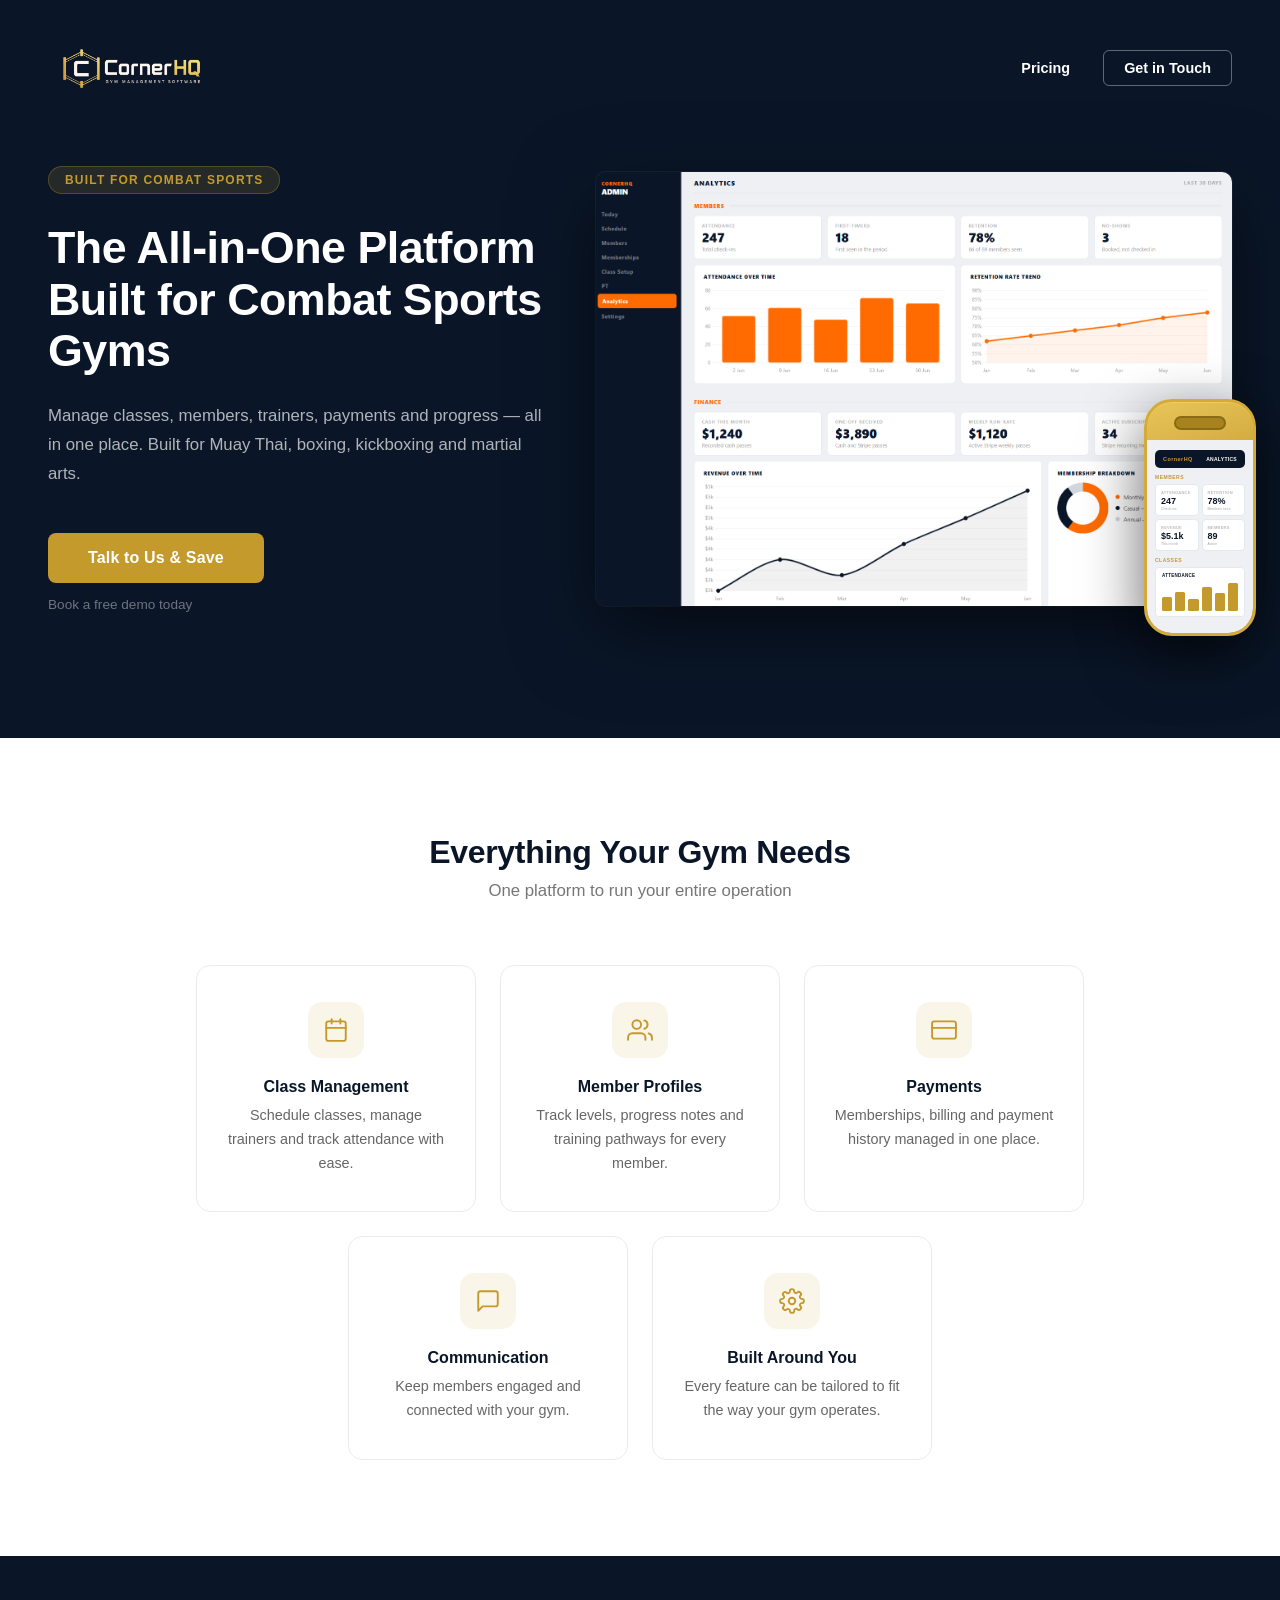
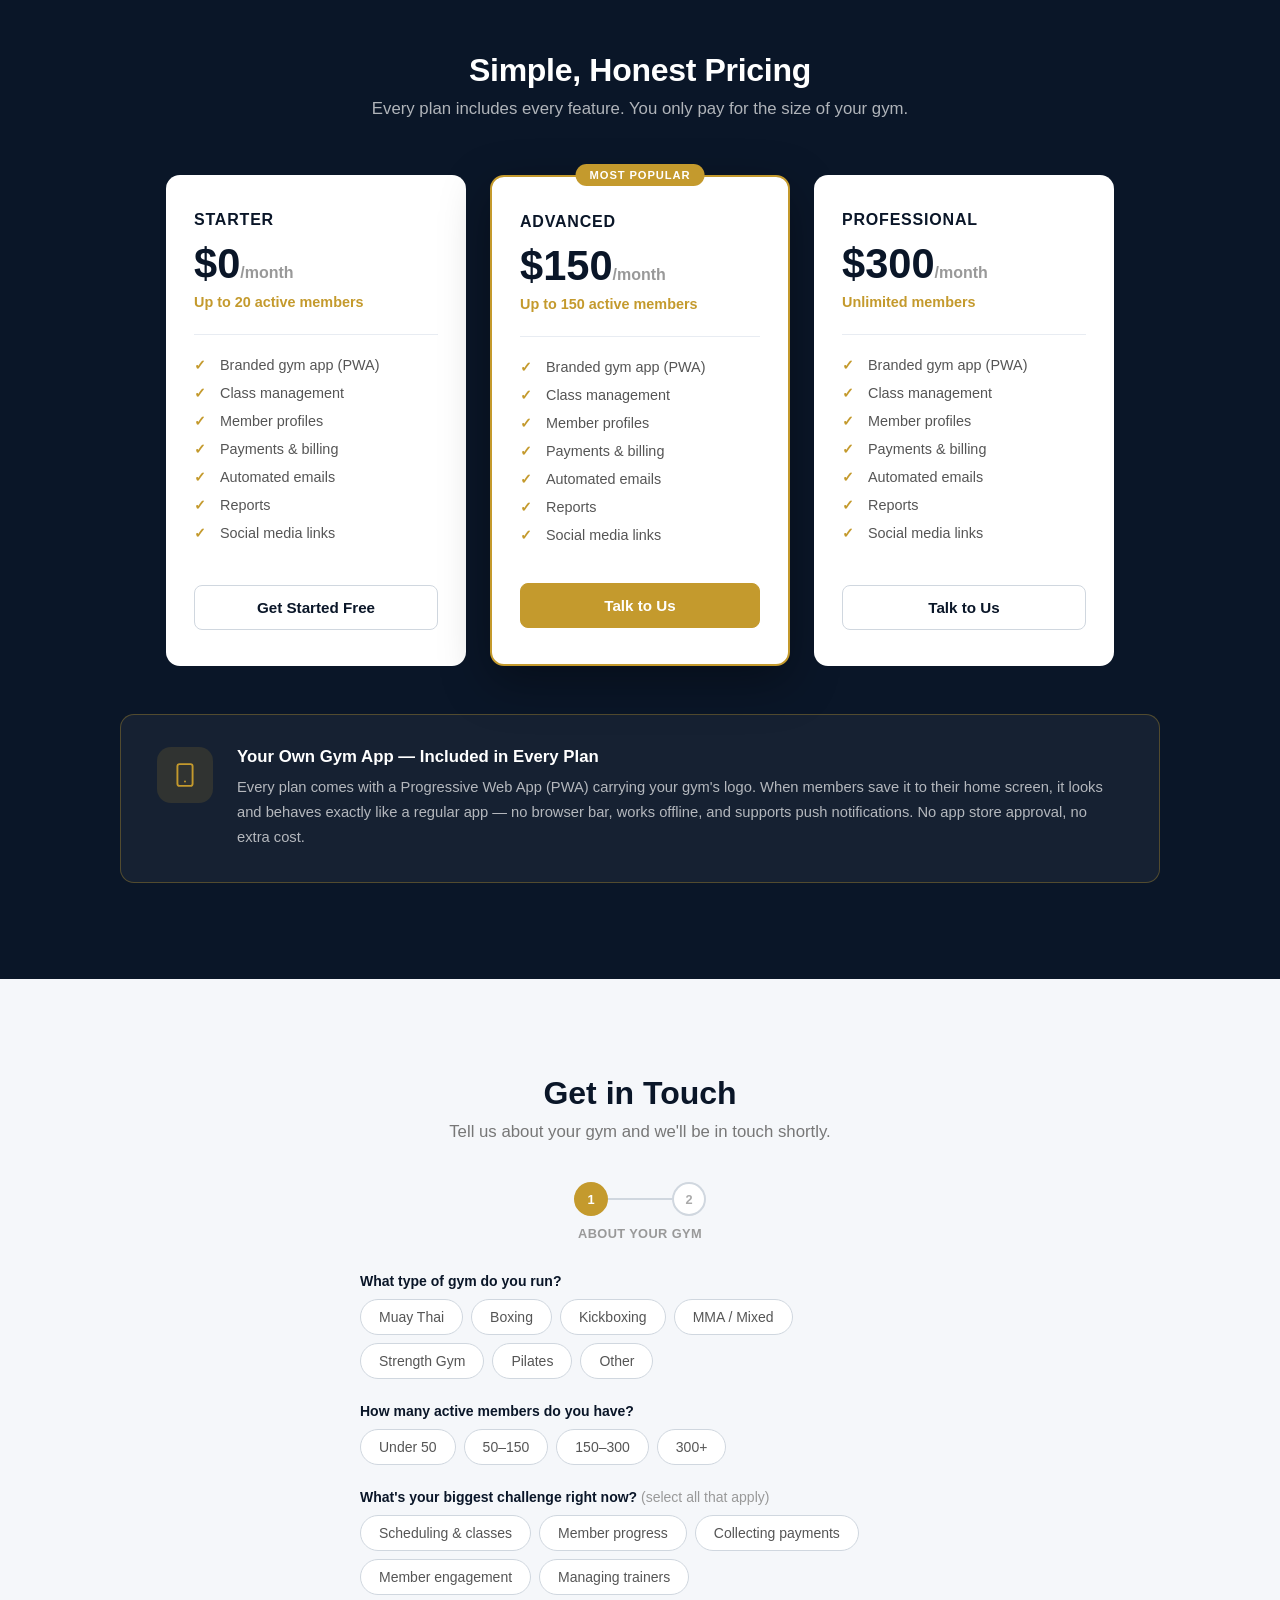
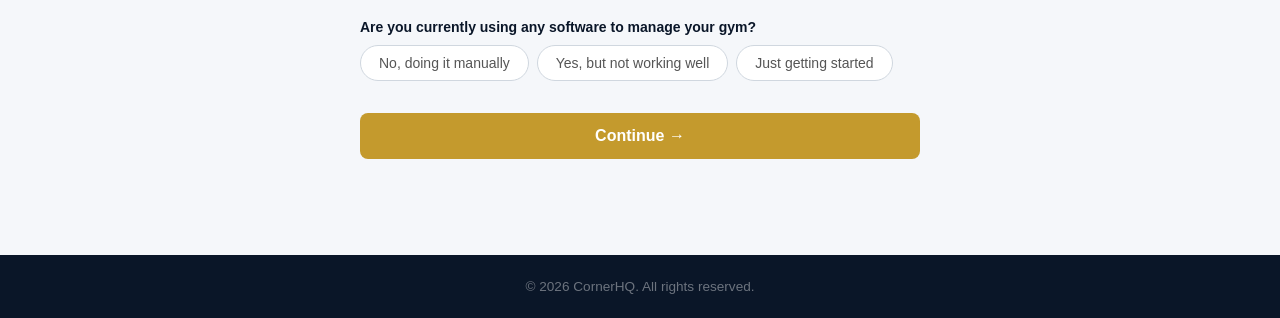
==== index.html @ 1eddb608 "Add pricing section with three tiers and PWA callout Co-Authored-By: Claude Fable 5 <noreply@anthrop" ====
<!DOCTYPE html>
<html lang="en">
<head>
  <meta charset="UTF-8">
  <meta name="viewport" content="width=device-width, initial-scale=1.0">
  <title>CornerHQ — Built for Combat Sports Gyms</title>
  <style>
    *, *::before, *::after { box-sizing: border-box; margin: 0; padding: 0; }

    body {
      font-family: -apple-system, BlinkMacSystemFont, 'Segoe UI', Roboto, sans-serif;
      color: #333333;
    }

    /* ── Nav ── */
    nav {
      position: absolute;
      top: 0; left: 0; right: 0;
      display: flex;
      justify-content: space-between;
      align-items: center;
      padding: 24px 48px;
      z-index: 10;
    }

    .nav-logo {
      display: block;
      height: 88px;
      width: auto;
    }

    .nav-link {
      color: #ffffff;
      text-decoration: none;
      font-size: 0.9rem;
      font-weight: 600;
      border: 1px solid rgba(255,255,255,0.35);
      padding: 9px 20px;
      border-radius: 6px;
      transition: background 0.2s, border-color 0.2s;
    }

    .nav-link:hover {
      background: rgba(255,255,255,0.1);
      border-color: rgba(255,255,255,0.7);
    }

    .nav-links {
      display: flex;
      align-items: center;
      gap: 12px;
    }

    .nav-link.nav-plain { border-color: transparent; }

    /* ── Hero ── */
    .hero {
      background: #0A1628;
      min-height: 82vh;
      display: flex;
      align-items: center;
      padding: 100px 48px 60px;
      gap: 48px;
      overflow: hidden;
    }

    .hero-inner {
      flex: 0 0 auto;
      max-width: 500px;
    }

    .hero-tag {
      display: inline-block;
      background: rgba(196,154,45,0.15);
      color: #C49A2D;
      font-size: 0.75rem;
      font-weight: 700;
      letter-spacing: 0.1em;
      text-transform: uppercase;
      padding: 6px 16px;
      border-radius: 20px;
      margin-bottom: 28px;
      border: 1px solid rgba(196,154,45,0.3);
    }

    .hero h1 {
      font-size: clamp(2rem, 3.5vw, 3rem);
      font-weight: 800;
      color: #ffffff;
      line-height: 1.15;
      letter-spacing: -0.5px;
      margin-bottom: 24px;
    }

    .hero-sub {
      font-size: 1.05rem;
      color: rgba(255,255,255,0.68);
      line-height: 1.75;
      margin-bottom: 44px;
    }

    .hero-visual {
      flex: 1;
      display: flex;
      align-items: center;
      justify-content: center;
      min-width: 0;
    }

    /* Wrapper that shrinks to fit the screenshot — phone positions relative to this */
    .hero-visual-inner {
      position: relative;
      display: inline-block;
      max-width: 680px;
      width: 100%;
    }

    /* Desktop screenshot */
    .hero-screenshot {
      width: 100%;
      border-radius: 10px;
      box-shadow: 0 24px 80px rgba(0,0,0,0.55), 0 0 0 1px rgba(255,255,255,0.06);
      display: block;
    }

    /* Phone mockup — gold frame */
    .phone-mockup {
      position: absolute;
      bottom: -30px;
      right: -24px;
      width: 112px;
      background: linear-gradient(160deg, #E8C55A 0%, #C49A2D 50%, #9A7520 100%);
      border-radius: 28px;
      border: 3px solid #D4AA3A;
      box-shadow: 0 20px 60px rgba(0,0,0,0.6), inset 0 1px 0 rgba(255,220,100,0.4);
      overflow: hidden;
      padding: 14px 0 0;
    }

    .phone-island {
      width: 52px;
      height: 14px;
      background: #A8821C;
      border-radius: 10px;
      margin: 0 auto 10px;
      border: 2px solid #8A6A14;
    }

    .phone-screen {
      background: #eef0f4;
      padding: 10px 8px 16px;
      border-radius: 0 0 24px 24px;
    }

    .phone-header {
      background: #0A1628;
      border-radius: 5px;
      padding: 6px 8px;
      margin-bottom: 6px;
      display: flex;
      align-items: center;
      justify-content: space-between;
    }
    .phone-brand { color: #C49A2D; font-size: 5.5px; font-weight: 800; letter-spacing: 0.08em; }
    .phone-title { color: #fff; font-size: 5px; font-weight: 700; letter-spacing: 0.06em; }

    .phone-section-label {
      font-size: 5px;
      font-weight: 800;
      color: #C49A2D;
      letter-spacing: 0.1em;
      text-transform: uppercase;
      margin-bottom: 4px;
    }

    .phone-cards {
      display: grid;
      grid-template-columns: 1fr 1fr;
      gap: 3px;
      margin-bottom: 6px;
    }
    .phone-card {
      background: #fff;
      border-radius: 4px;
      padding: 5px 5px 4px;
      border: 1px solid #e4e9f0;
    }
    .phone-card-label { font-size: 4px; color: #bbb; font-weight: 700; letter-spacing: 0.06em; text-transform: uppercase; margin-bottom: 2px; }
    .phone-card-val { font-size: 9px; font-weight: 800; color: #0A1628; line-height: 1; }
    .phone-card-desc { font-size: 3.5px; color: #aaa; margin-top: 1px; }

    .phone-chart {
      background: #fff;
      border-radius: 4px;
      padding: 5px 6px;
      border: 1px solid #e4e9f0;
    }
    .phone-chart-title { font-size: 4.5px; font-weight: 800; color: #0A1628; letter-spacing: 0.06em; text-transform: uppercase; margin-bottom: 5px; }
    .phone-bars {
      display: flex;
      align-items: flex-end;
      gap: 3px;
      height: 28px;
    }
    .phone-bar { flex: 1; background: #C49A2D; border-radius: 1.5px; }

    .btn-primary {
      display: inline-block;
      background: #C49A2D;
      color: #ffffff;
      font-size: 1rem;
      font-weight: 700;
      padding: 16px 40px;
      border-radius: 8px;
      text-decoration: none;
      transition: background 0.2s, transform 0.15s;
      letter-spacing: 0.01em;
    }

    .btn-primary:hover {
      background: #A8821C;
      transform: translateY(-1px);
    }

    .hero-demo {
      margin-top: 14px;
      font-size: 0.85rem;
      color: rgba(255,255,255,0.4);
    }

    /* ── Features ── */
    .features {
      background: #ffffff;
      padding: 96px 24px;
    }

    .features-header {
      text-align: center;
      margin-bottom: 64px;
    }

    .features-header h2 {
      font-size: 2rem;
      font-weight: 800;
      color: #0A1628;
      letter-spacing: -0.3px;
      margin-bottom: 10px;
    }

    .features-header p {
      color: #777;
      font-size: 1.05rem;
    }

    .features-grid {
      display: flex;
      flex-wrap: wrap;
      justify-content: center;
      gap: 24px;
      max-width: 1040px;
      margin: 0 auto;
    }

    .feature-item {
      flex: 0 1 280px;
      text-align: center;
      padding: 36px 28px;
      border-radius: 14px;
      border: 1px solid #E8ECF2;
      transition: box-shadow 0.2s, transform 0.2s;
    }

    .feature-item:hover {
      box-shadow: 0 10px 36px rgba(10,22,40,0.09);
      transform: translateY(-2px);
    }

    .feature-icon {
      width: 56px;
      height: 56px;
      background: rgba(196,154,45,0.1);
      border-radius: 14px;
      display: flex;
      align-items: center;
      justify-content: center;
      margin: 0 auto 20px;
    }

    .feature-icon svg {
      width: 26px;
      height: 26px;
      stroke: #C49A2D;
      fill: none;
      stroke-width: 1.75;
      stroke-linecap: round;
      stroke-linejoin: round;
    }

    .feature-item h3 {
      font-size: 1rem;
      font-weight: 700;
      color: #0A1628;
      margin-bottom: 8px;
    }

    .feature-item p {
      font-size: 0.9rem;
      color: #666;
      line-height: 1.65;
    }

    /* ── Pricing ── */
    .pricing {
      background: #0A1628;
      padding: 96px 24px;
    }

    .pricing-header {
      text-align: center;
      margin-bottom: 56px;
    }

    .pricing-header h2 {
      font-size: 2rem;
      font-weight: 800;
      color: #ffffff;
      letter-spacing: -0.3px;
      margin-bottom: 10px;
    }

    .pricing-header p {
      color: rgba(255,255,255,0.68);
      font-size: 1.05rem;
    }

    .pricing-grid {
      display: flex;
      flex-wrap: wrap;
      justify-content: center;
      align-items: stretch;
      gap: 24px;
      max-width: 1040px;
      margin: 0 auto;
    }

    .price-card {
      flex: 0 1 300px;
      background: #ffffff;
      border-radius: 14px;
      padding: 36px 28px;
      display: flex;
      flex-direction: column;
      position: relative;
    }

    .price-card.featured {
      border: 2px solid #C49A2D;
      box-shadow: 0 16px 48px rgba(0,0,0,0.35);
    }

    .price-badge {
      position: absolute;
      top: -13px;
      left: 50%;
      transform: translateX(-50%);
      background: #C49A2D;
      color: #ffffff;
      font-size: 0.7rem;
      font-weight: 800;
      letter-spacing: 0.08em;
      text-transform: uppercase;
      padding: 5px 14px;
      border-radius: 20px;
      white-space: nowrap;
    }

    .price-card h3 {
      font-size: 1rem;
      font-weight: 700;
      color: #0A1628;
      text-transform: uppercase;
      letter-spacing: 0.05em;
      margin-bottom: 14px;
    }

    .price-amount {
      font-size: 2.6rem;
      font-weight: 800;
      color: #0A1628;
      line-height: 1;
    }

    .price-amount span {
      font-size: 1rem;
      font-weight: 600;
      color: #999;
    }

    .price-cap {
      font-size: 0.9rem;
      font-weight: 600;
      color: #C49A2D;
      margin: 10px 0 24px;
    }

    .price-features {
      list-style: none;
      border-top: 1px solid #E8ECF2;
      padding-top: 22px;
      margin-bottom: 28px;
      flex: 1;
    }

    .price-features li {
      font-size: 0.9rem;
      color: #555;
      padding-left: 26px;
      position: relative;
      margin-bottom: 12px;
    }

    .price-features li::before {
      content: "\2713";
      position: absolute;
      left: 0;
      color: #C49A2D;
      font-weight: 800;
    }

    .price-cta {
      display: block;
      text-align: center;
      padding: 13px;
      border-radius: 8px;
      font-size: 0.95rem;
      font-weight: 700;
      text-decoration: none;
      border: 1.5px solid #D0D7DF;
      color: #0A1628;
      transition: border-color 0.15s, background 0.15s, color 0.15s;
    }

    .price-cta:hover {
      border-color: #C49A2D;
      color: #C49A2D;
    }

    .price-cta.gold {
      background: #C49A2D;
      border-color: #C49A2D;
      color: #ffffff;
    }

    .price-cta.gold:hover {
      background: #A8821C;
      border-color: #A8821C;
      color: #ffffff;
    }

    .pwa-callout {
      max-width: 1040px;
      margin: 48px auto 0;
      background: rgba(255,255,255,0.05);
      border: 1px solid rgba(196,154,45,0.35);
      border-radius: 14px;
      padding: 32px 36px;
      display: flex;
      gap: 24px;
      align-items: flex-start;
    }

    .pwa-icon {
      width: 56px;
      height: 56px;
      flex-shrink: 0;
      background: rgba(196,154,45,0.15);
      border-radius: 14px;
      display: flex;
      align-items: center;
      justify-content: center;
    }

    .pwa-icon svg {
      width: 26px;
      height: 26px;
      stroke: #C49A2D;
      fill: none;
      stroke-width: 1.75;
      stroke-linecap: round;
      stroke-linejoin: round;
    }

    .pwa-callout h3 {
      font-size: 1.05rem;
      font-weight: 700;
      color: #ffffff;
      margin-bottom: 8px;
    }

    .pwa-callout p {
      font-size: 0.92rem;
      color: rgba(255,255,255,0.68);
      line-height: 1.7;
    }

    /* ── Contact ── */
    .contact {
      background: #F5F7FA;
      padding: 96px 24px;
    }

    .contact-inner {
      max-width: 560px;
      margin: 0 auto;
      text-align: center;
    }

    .contact-inner h2 {
      font-size: 2rem;
      font-weight: 800;
      color: #0A1628;
      margin-bottom: 10px;
    }

    .contact-inner > p {
      color: #777;
      font-size: 1.05rem;
      margin-bottom: 40px;
    }

    .contact-form { text-align: left; }

    .form-group { margin-bottom: 20px; }

    .form-group label {
      display: block;
      font-size: 0.85rem;
      font-weight: 600;
      color: #0A1628;
      margin-bottom: 6px;
    }

    .form-group input,
    .form-group textarea {
      width: 100%;
      padding: 12px 16px;
      border: 1px solid #D0D7DF;
      border-radius: 8px;
      font-size: 0.95rem;
      font-family: inherit;
      color: #333;
      background: #ffffff;
      transition: border-color 0.2s, box-shadow 0.2s;
      outline: none;
    }

    .form-group input:focus,
    .form-group textarea:focus {
      border-color: #C49A2D;
      box-shadow: 0 0 0 3px rgba(196,154,45,0.12);
    }

    .form-group textarea {
      height: 110px;
      resize: vertical;
    }

    /* ── Step indicator ── */
    .step-indicator {
      display: flex;
      align-items: center;
      justify-content: center;
      margin-bottom: 10px;
    }

    .step-dot {
      width: 34px;
      height: 34px;
      border-radius: 50%;
      border: 2px solid #D0D7DF;
      background: #ffffff;
      display: flex;
      align-items: center;
      justify-content: center;
      font-size: 0.8rem;
      font-weight: 700;
      color: #aaa;
      transition: all 0.25s;
      flex-shrink: 0;
    }

    .step-dot.active {
      border-color: #C49A2D;
      background: #C49A2D;
      color: #ffffff;
    }

    .step-dot.done {
      border-color: #C49A2D;
      background: #C49A2D;
      color: #ffffff;
    }

    .step-line {
      width: 64px;
      height: 2px;
      background: #D0D7DF;
      transition: background 0.3s;
    }

    .step-line.done { background: #C49A2D; }

    .step-label {
      text-align: center;
      font-size: 0.8rem;
      font-weight: 600;
      color: #999;
      margin-bottom: 32px;
      letter-spacing: 0.03em;
      text-transform: uppercase;
    }

    /* ── Choice pills ── */
    fieldset { border: none; }

    .choice-group { margin-bottom: 24px; }

    .choice-group legend {
      font-size: 0.875rem;
      font-weight: 600;
      color: #0A1628;
      margin-bottom: 10px;
      width: 100%;
    }

    .choice-note {
      font-weight: 400;
      color: #999;
    }

    .choice-pills {
      display: flex;
      flex-wrap: wrap;
      gap: 8px;
    }

    .choice-pills input[type="radio"],
    .choice-pills input[type="checkbox"] {
      position: absolute;
      opacity: 0;
      pointer-events: none;
      width: 0;
      height: 0;
    }

    .choice-pills label {
      display: inline-block;
      padding: 9px 18px;
      border: 1.5px solid #D0D7DF;
      border-radius: 24px;
      font-size: 0.875rem;
      font-weight: 500;
      color: #555;
      cursor: pointer;
      transition: border-color 0.15s, background 0.15s, color 0.15s;
      background: #ffffff;
      user-select: none;
    }

    .choice-pills label:hover {
      border-color: #b0b8c4;
      color: #333;
    }

    .choice-pills input:checked + label {
      border-color: #C49A2D;
      background: rgba(196,154,45,0.08);
      color: #C49A2D;
      font-weight: 600;
    }

    .field-error {
      font-size: 0.78rem;
      color: #e53935;
      margin-top: 6px;
      display: none;
    }

    .form-submit {
      width: 100%;
      padding: 14px;
      background: #C49A2D;
      color: #ffffff;
      font-size: 1rem;
      font-weight: 700;
      border: none;
      border-radius: 8px;
      cursor: pointer;
      transition: background 0.2s;
      font-family: inherit;
      margin-top: 8px;
    }

    .form-submit:hover { background: #A8821C; }

    .form-nav {
      display: flex;
      align-items: center;
      gap: 12px;
      margin-top: 8px;
    }

    .btn-back {
      background: none;
      border: 1.5px solid #D0D7DF;
      color: #666;
      font-size: 0.9rem;
      font-weight: 600;
      padding: 13px 20px;
      border-radius: 8px;
      cursor: pointer;
      font-family: inherit;
      white-space: nowrap;
      transition: border-color 0.15s, color 0.15s;
    }

    .btn-back:hover { border-color: #aaa; color: #333; }

    .form-nav .form-submit { margin-top: 0; flex: 1; }

    .form-success {
      display: none;
      background: #ffffff;
      border: 1px solid #D0D7DF;
      border-radius: 14px;
      padding: 52px 32px;
      text-align: center;
    }

    .form-success-icon {
      width: 56px;
      height: 56px;
      background: rgba(196,154,45,0.1);
      border-radius: 50%;
      display: flex;
      align-items: center;
      justify-content: center;
      margin: 0 auto 20px;
    }

    .form-success-icon svg {
      width: 28px;
      height: 28px;
      stroke: #C49A2D;
      fill: none;
      stroke-width: 2;
      stroke-linecap: round;
      stroke-linejoin: round;
    }

    .form-success h3 {
      font-size: 1.25rem;
      font-weight: 700;
      color: #0A1628;
      margin-bottom: 8px;
    }

    .form-success p { color: #777; }

    /* ── Footer ── */
    footer {
      background: #0A1628;
      padding: 24px;
      text-align: center;
      color: rgba(255,255,255,0.4);
      font-size: 0.85rem;
    }

    /* ── Responsive ── */
    @media (max-width: 900px) {
      .hero {
        flex-direction: column;
        text-align: center;
        padding: 100px 24px 48px;
        gap: 40px;
      }
      .hero-inner { max-width: 600px; }
    }

    @media (max-width: 640px) {
      nav { padding: 20px 20px; }
      .nav-logo { height: 60px; }
      .feature-item { flex: 0 1 100%; }
      .hero { padding: 90px 20px 40px; }
      .price-card { flex: 0 1 100%; }
      .pwa-callout { flex-direction: column; padding: 28px 24px; }
    }
  </style>
</head>
<body>

  <nav>
    <img src="images/logo.png" alt="CornerHQ" class="nav-logo">
    <div class="nav-links">
      <a href="#pricing" class="nav-link nav-plain">Pricing</a>
      <a href="#contact" class="nav-link">Get in Touch</a>
    </div>
  </nav>

  <!-- Hero -->
  <section class="hero">
    <div class="hero-inner">
      <span class="hero-tag">Built for Combat Sports</span>
      <h1>The All-in-One Platform Built for Combat Sports Gyms</h1>
      <p class="hero-sub">Manage classes, members, trainers, payments and progress — all in one place. Built for Muay Thai, boxing, kickboxing and martial arts.</p>
      <a href="#contact" class="btn-primary">Talk to Us &amp; Save</a>
      <p class="hero-demo">Book a free demo today</p>
    </div>
    <div class="hero-visual">
      <div class="hero-visual-inner">
      <img src="images/dashboard-preview.png" class="hero-screenshot" alt="CornerHQ dashboard preview">

      <div class="phone-mockup">
        <div class="phone-island"></div>
        <div class="phone-screen">

          <div class="phone-header">
            <span class="phone-brand">CornerHQ</span>
            <span class="phone-title">ANALYTICS</span>
          </div>

          <div class="phone-section-label">Members</div>
          <div class="phone-cards">
            <div class="phone-card">
              <div class="phone-card-label">Attendance</div>
              <div class="phone-card-val">247</div>
              <div class="phone-card-desc">Check-ins</div>
            </div>
            <div class="phone-card">
              <div class="phone-card-label">Retention</div>
              <div class="phone-card-val">78%</div>
              <div class="phone-card-desc">Members seen</div>
            </div>
            <div class="phone-card">
              <div class="phone-card-label">Revenue</div>
              <div class="phone-card-val">$5.1k</div>
              <div class="phone-card-desc">This month</div>
            </div>
            <div class="phone-card">
              <div class="phone-card-label">Members</div>
              <div class="phone-card-val">89</div>
              <div class="phone-card-desc">Active</div>
            </div>
          </div>

          <div class="phone-section-label">Classes</div>
          <div class="phone-chart">
            <div class="phone-chart-title">Attendance</div>
            <div class="phone-bars">
              <div class="phone-bar" style="height:52%"></div>
              <div class="phone-bar" style="height:70%"></div>
              <div class="phone-bar" style="height:44%"></div>
              <div class="phone-bar" style="height:88%"></div>
              <div class="phone-bar" style="height:65%"></div>
              <div class="phone-bar" style="height:100%"></div>
            </div>
          </div>

        </div>
      </div>
      </div>
    </div>
  </section>

  <!-- Features -->
  <section class="features">
    <div class="features-header">
      <h2>Everything Your Gym Needs</h2>
      <p>One platform to run your entire operation</p>
    </div>
    <div class="features-grid">

      <div class="feature-item">
        <div class="feature-icon">
          <!-- Calendar icon -->
          <svg viewBox="0 0 24 24"><rect x="3" y="4" width="18" height="18" rx="2"/><line x1="16" y1="2" x2="16" y2="6"/><line x1="8" y1="2" x2="8" y2="6"/><line x1="3" y1="10" x2="21" y2="10"/></svg>
        </div>
        <h3>Class Management</h3>
        <p>Schedule classes, manage trainers and track attendance with ease.</p>
      </div>

      <div class="feature-item">
        <div class="feature-icon">
          <!-- Users icon -->
          <svg viewBox="0 0 24 24"><path d="M17 21v-2a4 4 0 0 0-4-4H5a4 4 0 0 0-4 4v2"/><circle cx="9" cy="7" r="4"/><path d="M23 21v-2a4 4 0 0 0-3-3.87"/><path d="M16 3.13a4 4 0 0 1 0 7.75"/></svg>
        </div>
        <h3>Member Profiles</h3>
        <p>Track levels, progress notes and training pathways for every member.</p>
      </div>

      <div class="feature-item">
        <div class="feature-icon">
          <!-- Credit card icon -->
          <svg viewBox="0 0 24 24"><rect x="1" y="4" width="22" height="16" rx="2"/><line x1="1" y1="10" x2="23" y2="10"/></svg>
        </div>
        <h3>Payments</h3>
        <p>Memberships, billing and payment history managed in one place.</p>
      </div>

      <div class="feature-item">
        <div class="feature-icon">
          <!-- Message icon -->
          <svg viewBox="0 0 24 24"><path d="M21 15a2 2 0 0 1-2 2H7l-4 4V5a2 2 0 0 1 2-2h14a2 2 0 0 1 2 2z"/></svg>
        </div>
        <h3>Communication</h3>
        <p>Keep members engaged and connected with your gym.</p>
      </div>

      <div class="feature-item">
        <div class="feature-icon">
          <!-- Settings icon -->
          <svg viewBox="0 0 24 24"><circle cx="12" cy="12" r="3"/><path d="M19.4 15a1.65 1.65 0 0 0 .33 1.82l.06.06a2 2 0 0 1-2.83 2.83l-.06-.06a1.65 1.65 0 0 0-1.82-.33 1.65 1.65 0 0 0-1 1.51V21a2 2 0 0 1-4 0v-.09A1.65 1.65 0 0 0 9 19.4a1.65 1.65 0 0 0-1.82.33l-.06.06a2 2 0 0 1-2.83-2.83l.06-.06A1.65 1.65 0 0 0 4.68 15a1.65 1.65 0 0 0-1.51-1H3a2 2 0 0 1 0-4h.09A1.65 1.65 0 0 0 4.6 9a1.65 1.65 0 0 0-.33-1.82l-.06-.06a2 2 0 0 1 2.83-2.83l.06.06A1.65 1.65 0 0 0 9 4.68a1.65 1.65 0 0 0 1-1.51V3a2 2 0 0 1 4 0v.09a1.65 1.65 0 0 0 1 1.51 1.65 1.65 0 0 0 1.82-.33l.06-.06a2 2 0 0 1 2.83 2.83l-.06.06A1.65 1.65 0 0 0 19.4 9a1.65 1.65 0 0 0 1.51 1H21a2 2 0 0 1 0 4h-.09a1.65 1.65 0 0 0-1.51 1z"/></svg>
        </div>
        <h3>Built Around You</h3>
        <p>Every feature can be tailored to fit the way your gym operates.</p>
      </div>

    </div>
  </section>

  <!-- Pricing -->
  <section class="pricing" id="pricing">
    <div class="pricing-header">
      <h2>Simple, Honest Pricing</h2>
      <p>Every plan includes every feature. You only pay for the size of your gym.</p>
    </div>

    <div class="pricing-grid">

      <div class="price-card">
        <h3>Starter</h3>
        <div class="price-amount">$0<span>/month</span></div>
        <p class="price-cap">Up to 20 active members</p>
        <ul class="price-features">
          <li>Branded gym app (PWA)</li>
          <li>Class management</li>
          <li>Member profiles</li>
          <li>Payments &amp; billing</li>
          <li>Automated emails</li>
          <li>Reports</li>
          <li>Social media links</li>
        </ul>
        <a href="#contact" class="price-cta">Get Started Free</a>
      </div>

      <div class="price-card featured">
        <span class="price-badge">Most Popular</span>
        <h3>Advanced</h3>
        <div class="price-amount">$150<span>/month</span></div>
        <p class="price-cap">Up to 150 active members</p>
        <ul class="price-features">
          <li>Branded gym app (PWA)</li>
          <li>Class management</li>
          <li>Member profiles</li>
          <li>Payments &amp; billing</li>
          <li>Automated emails</li>
          <li>Reports</li>
          <li>Social media links</li>
        </ul>
        <a href="#contact" class="price-cta gold">Talk to Us</a>
      </div>

      <div class="price-card">
        <h3>Professional</h3>
        <div class="price-amount">$300<span>/month</span></div>
        <p class="price-cap">Unlimited members</p>
        <ul class="price-features">
          <li>Branded gym app (PWA)</li>
          <li>Class management</li>
          <li>Member profiles</li>
          <li>Payments &amp; billing</li>
          <li>Automated emails</li>
          <li>Reports</li>
          <li>Social media links</li>
        </ul>
        <a href="#contact" class="price-cta">Talk to Us</a>
      </div>

    </div>

    <div class="pwa-callout">
      <div class="pwa-icon">
        <!-- Smartphone icon -->
        <svg viewBox="0 0 24 24"><rect x="5" y="2" width="14" height="20" rx="2"/><line x1="12" y1="18" x2="12.01" y2="18"/></svg>
      </div>
      <div>
        <h3>Your Own Gym App — Included in Every Plan</h3>
        <p>Every plan comes with a Progressive Web App (PWA) carrying your gym's logo. When members save it to their home screen, it looks and behaves exactly like a regular app — no browser bar, works offline, and supports push notifications. No app store approval, no extra cost.</p>
      </div>
    </div>
  </section>

  <!-- Contact -->
  <section class="contact" id="contact">
    <div class="contact-inner">
      <h2>Get in Touch</h2>
      <p>Tell us about your gym and we'll be in touch shortly.</p>

      <form class="contact-form" action="https://api.web3forms.com/submit" method="POST" id="contact-form">
        <input type="hidden" name="access_key" value="5406bfa5-c77e-400b-b2ca-8432e988be85">
        <input type="hidden" name="Biggest Challenges" id="challenges-hidden" value="">

        <!-- Step indicator -->
        <div class="step-indicator">
          <div class="step-dot active" id="dot-1">1</div>
          <div class="step-line" id="step-line"></div>
          <div class="step-dot" id="dot-2">2</div>
        </div>
        <p class="step-label" id="step-label">About Your Gym</p>

        <!-- Step 1: Multiple choice -->
        <div id="step-1">
          <fieldset class="choice-group">
            <legend>What type of gym do you run?</legend>
            <div class="choice-pills">
              <input type="radio" name="Gym Type" id="type-muaythai" value="Muay Thai">
              <label for="type-muaythai">Muay Thai</label>
              <input type="radio" name="Gym Type" id="type-boxing" value="Boxing">
              <label for="type-boxing">Boxing</label>
              <input type="radio" name="Gym Type" id="type-kickboxing" value="Kickboxing">
              <label for="type-kickboxing">Kickboxing</label>
              <input type="radio" name="Gym Type" id="type-mma" value="MMA / Mixed">
              <label for="type-mma">MMA / Mixed</label>
              <input type="radio" name="Gym Type" id="type-strength" value="Strength Gym">
              <label for="type-strength">Strength Gym</label>
              <input type="radio" name="Gym Type" id="type-pilates" value="Pilates">
              <label for="type-pilates">Pilates</label>
              <input type="radio" name="Gym Type" id="type-other" value="Other">
              <label for="type-other">Other</label>
            </div>
            <p class="field-error" id="err-gym-type">Please select a gym type.</p>
          </fieldset>

          <fieldset class="choice-group">
            <legend>How many active members do you have?</legend>
            <div class="choice-pills">
              <input type="radio" name="Member Count" id="size-50" value="Under 50">
              <label for="size-50">Under 50</label>
              <input type="radio" name="Member Count" id="size-150" value="50–150">
              <label for="size-150">50–150</label>
              <input type="radio" name="Member Count" id="size-300" value="150–300">
              <label for="size-300">150–300</label>
              <input type="radio" name="Member Count" id="size-300plus" value="300+">
              <label for="size-300plus">300+</label>
            </div>
            <p class="field-error" id="err-member-count">Please select a member count.</p>
          </fieldset>

          <fieldset class="choice-group">
            <legend>What's your biggest challenge right now? <span class="choice-note">(select all that apply)</span></legend>
            <div class="choice-pills">
              <input type="checkbox" class="challenge-check" id="ch-scheduling" value="Scheduling & class management">
              <label for="ch-scheduling">Scheduling & classes</label>
              <input type="checkbox" class="challenge-check" id="ch-progress" value="Tracking member progress">
              <label for="ch-progress">Member progress</label>
              <input type="checkbox" class="challenge-check" id="ch-payments" value="Collecting payments">
              <label for="ch-payments">Collecting payments</label>
              <input type="checkbox" class="challenge-check" id="ch-engagement" value="Keeping members engaged">
              <label for="ch-engagement">Member engagement</label>
              <input type="checkbox" class="challenge-check" id="ch-trainers" value="Managing trainers">
              <label for="ch-trainers">Managing trainers</label>
            </div>
          </fieldset>

          <fieldset class="choice-group">
            <legend>Are you currently using any software to manage your gym?</legend>
            <div class="choice-pills">
              <input type="radio" name="Current Software" id="sw-no" value="No, doing it manually">
              <label for="sw-no">No, doing it manually</label>
              <input type="radio" name="Current Software" id="sw-bad" value="Yes, but not working well">
              <label for="sw-bad">Yes, but not working well</label>
              <input type="radio" name="Current Software" id="sw-new" value="Just getting started">
              <label for="sw-new">Just getting started</label>
            </div>
            <p class="field-error" id="err-software">Please select an option.</p>
          </fieldset>

          <button type="button" class="form-submit" id="btn-next">Continue &rarr;</button>
        </div>

        <!-- Step 2: Contact details -->
        <div id="step-2" style="display:none">
          <div class="form-group">
            <label for="name">Your Name</label>
            <input type="text" id="name" name="name" placeholder="John Smith">
          </div>
          <div class="form-group">
            <label for="gym">Gym Name</label>
            <input type="text" id="gym" name="gym" placeholder="Apex Muay Thai">
          </div>
          <div class="form-group">
            <label for="email">Email Address</label>
            <input type="email" id="email" name="email" placeholder="john@yourgym.com">
          </div>
          <div class="form-group">
            <label for="message">Anything else you'd like us to know? <span style="color:#999;font-weight:400;">(optional)</span></label>
            <textarea id="message" name="message" placeholder="Any extra context about your gym or what you're looking for..."></textarea>
          </div>
          <div class="form-nav">
            <button type="button" class="btn-back" id="btn-back">&larr; Back</button>
            <button type="submit" class="form-submit">Send Message</button>
          </div>
        </div>
      </form>

      <div class="form-success" id="form-success">
        <div class="form-success-icon">
          <svg viewBox="0 0 24 24"><polyline points="20 6 9 17 4 12"/></svg>
        </div>
        <h3>Thanks! We'll be in touch soon.</h3>
        <p>We'll review your message and get back to you within one business day.</p>
      </div>
    </div>
  </section>

  <footer>
    <p>&copy; 2026 CornerHQ. All rights reserved.</p>
  </footer>

  <script>
    // Step navigation
    document.getElementById('btn-next').addEventListener('click', function () {
      var gymType = document.querySelector('input[name="Gym Type"]:checked');
      var memberCount = document.querySelector('input[name="Member Count"]:checked');
      var software = document.querySelector('input[name="Current Software"]:checked');
      var valid = true;

      document.getElementById('err-gym-type').style.display = gymType ? 'none' : 'block';
      document.getElementById('err-member-count').style.display = memberCount ? 'none' : 'block';
      document.getElementById('err-software').style.display = software ? 'none' : 'block';

      if (!gymType || !memberCount || !software) return;

      document.getElementById('step-1').style.display = 'none';
      document.getElementById('step-2').style.display = 'block';
      document.getElementById('dot-1').className = 'step-dot done';
      document.getElementById('dot-2').className = 'step-dot active';
      document.getElementById('step-line').className = 'step-line done';
      document.getElementById('step-label').textContent = 'Your Details';
    });

    document.getElementById('btn-back').addEventListener('click', function () {
      document.getElementById('step-2').style.display = 'none';
      document.getElementById('step-1').style.display = 'block';
      document.getElementById('dot-1').className = 'step-dot active';
      document.getElementById('dot-2').className = 'step-dot';
      document.getElementById('step-line').className = 'step-line';
      document.getElementById('step-label').textContent = 'About Your Gym';
    });

    // Submit
    document.getElementById('contact-form').addEventListener('submit', async function (e) {
      e.preventDefault();
      var form = e.target;
      var name = form.querySelector('#name').value.trim();
      var email = form.querySelector('#email').value.trim();
      if (!name || !email) return;
      var checked = Array.from(document.querySelectorAll('.challenge-check:checked')).map(function(el) { return el.value; });
      document.getElementById('challenges-hidden').value = checked.length ? checked.join(', ') : 'None selected';
      try {
        var res = await fetch(form.action, {
          method: 'POST',
          body: new FormData(form),
          headers: { 'Accept': 'application/json' }
        });
        if (res.ok) {
          form.style.display = 'none';
          document.getElementById('form-success').style.display = 'block';
        }
      } catch (_) {}
    });

    document.querySelectorAll('a[href^="#"]').forEach(function (anchor) {
      anchor.addEventListener('click', function (e) {
        e.preventDefault();
        document.querySelector(this.getAttribute('href')).scrollIntoView({ behavior: 'smooth' });
      });
    });
  </script>

</body>
</html>
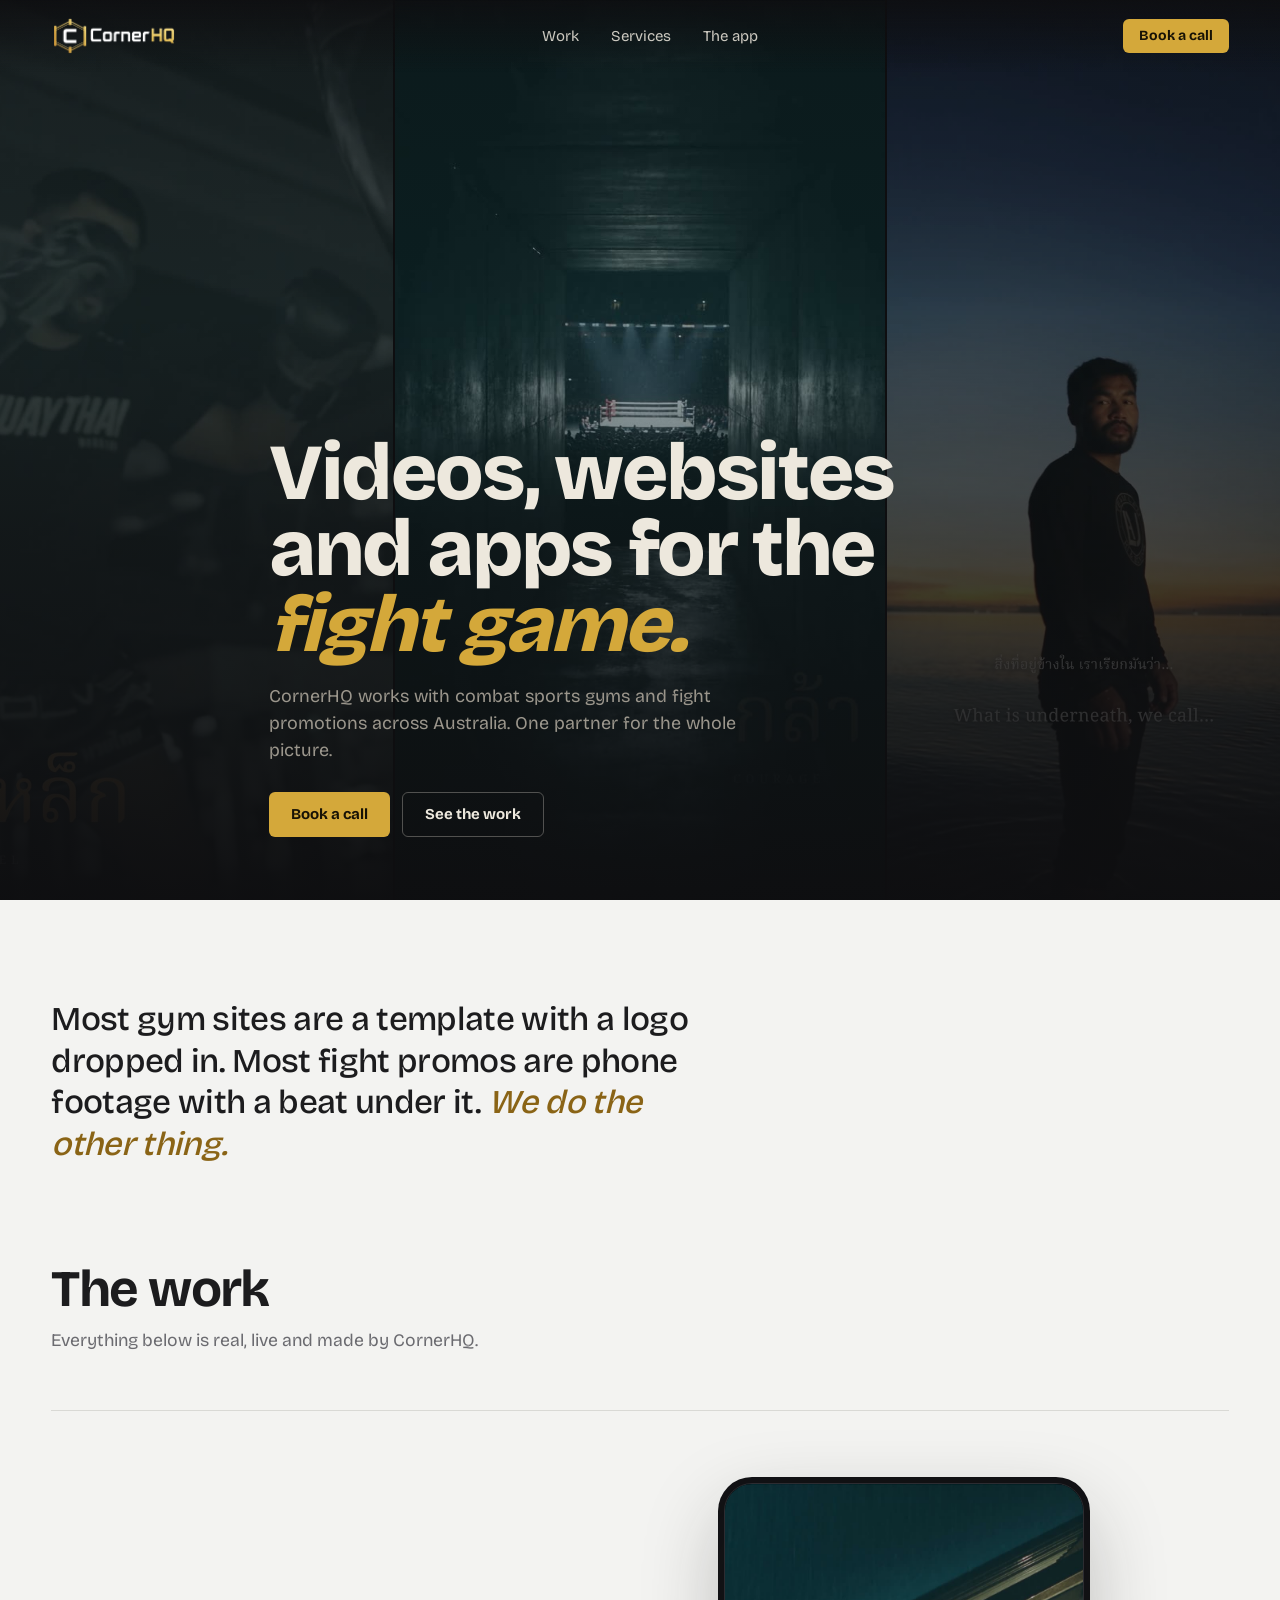
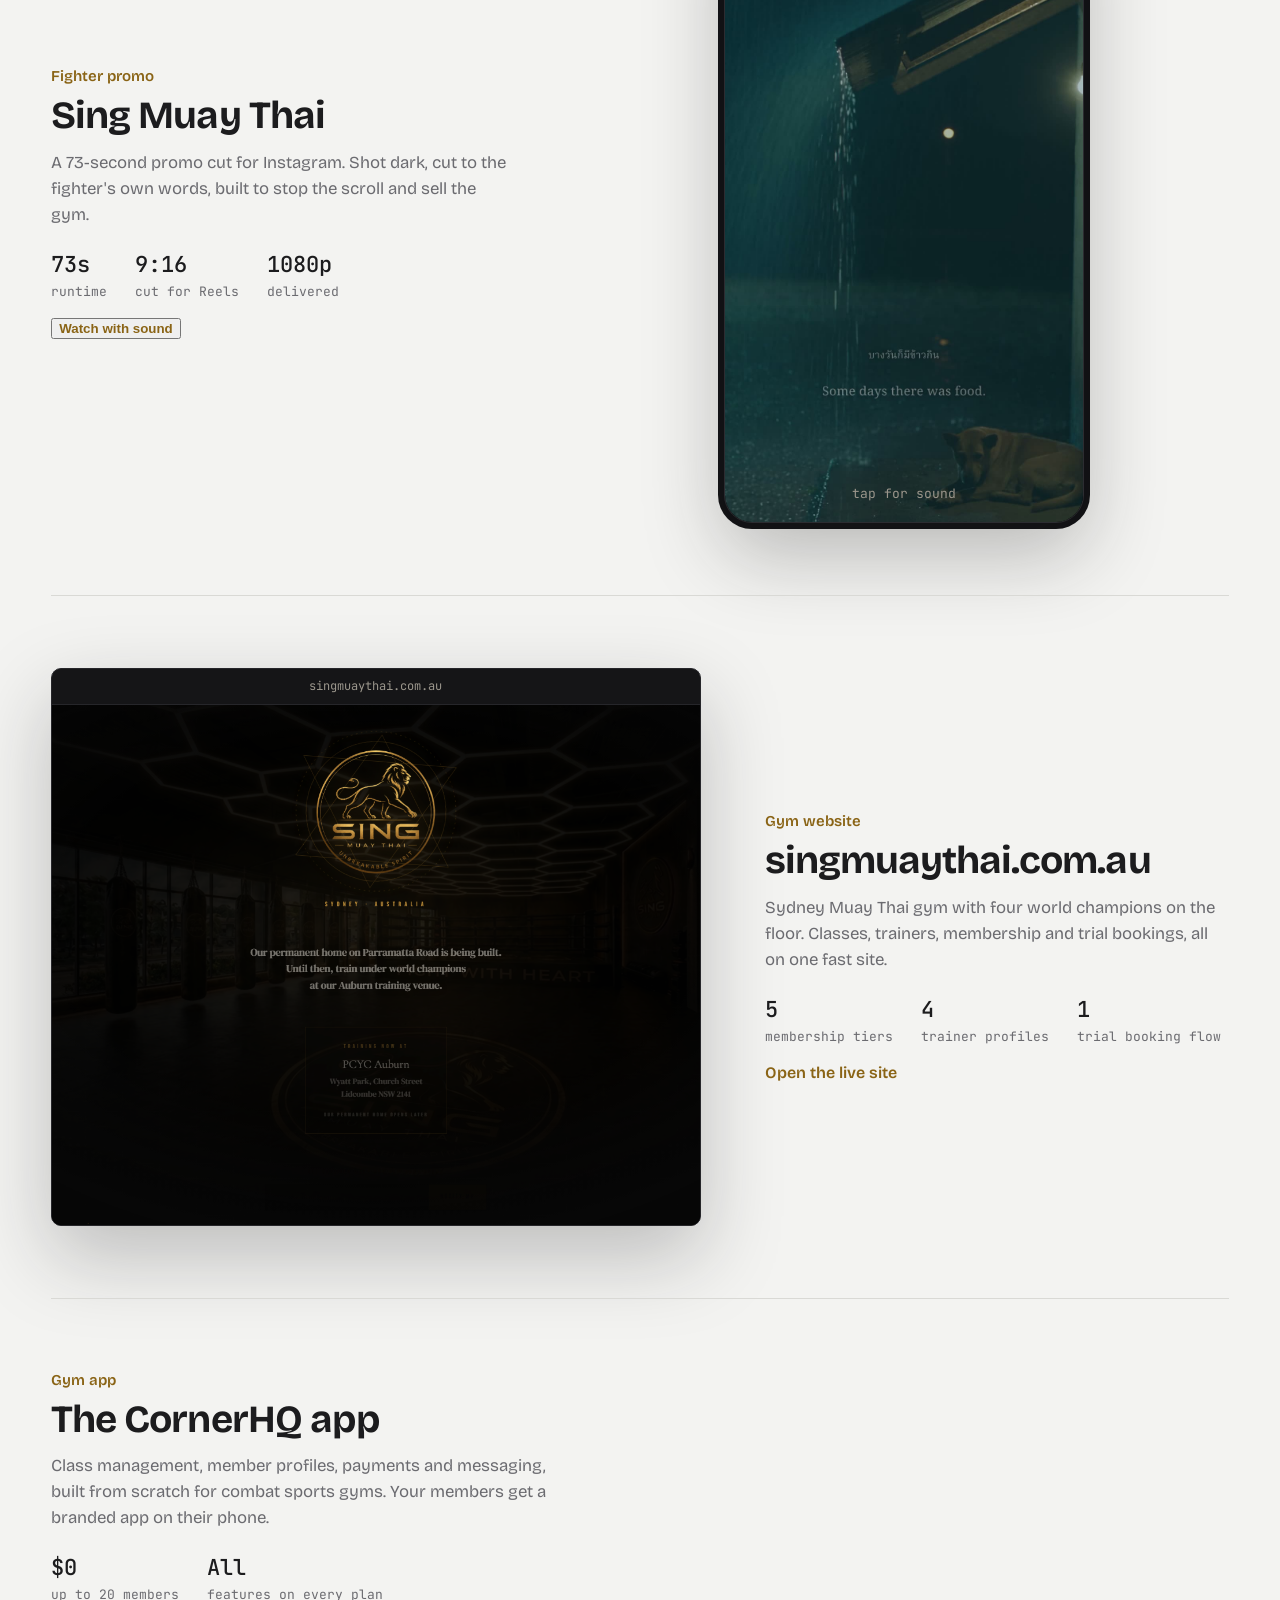
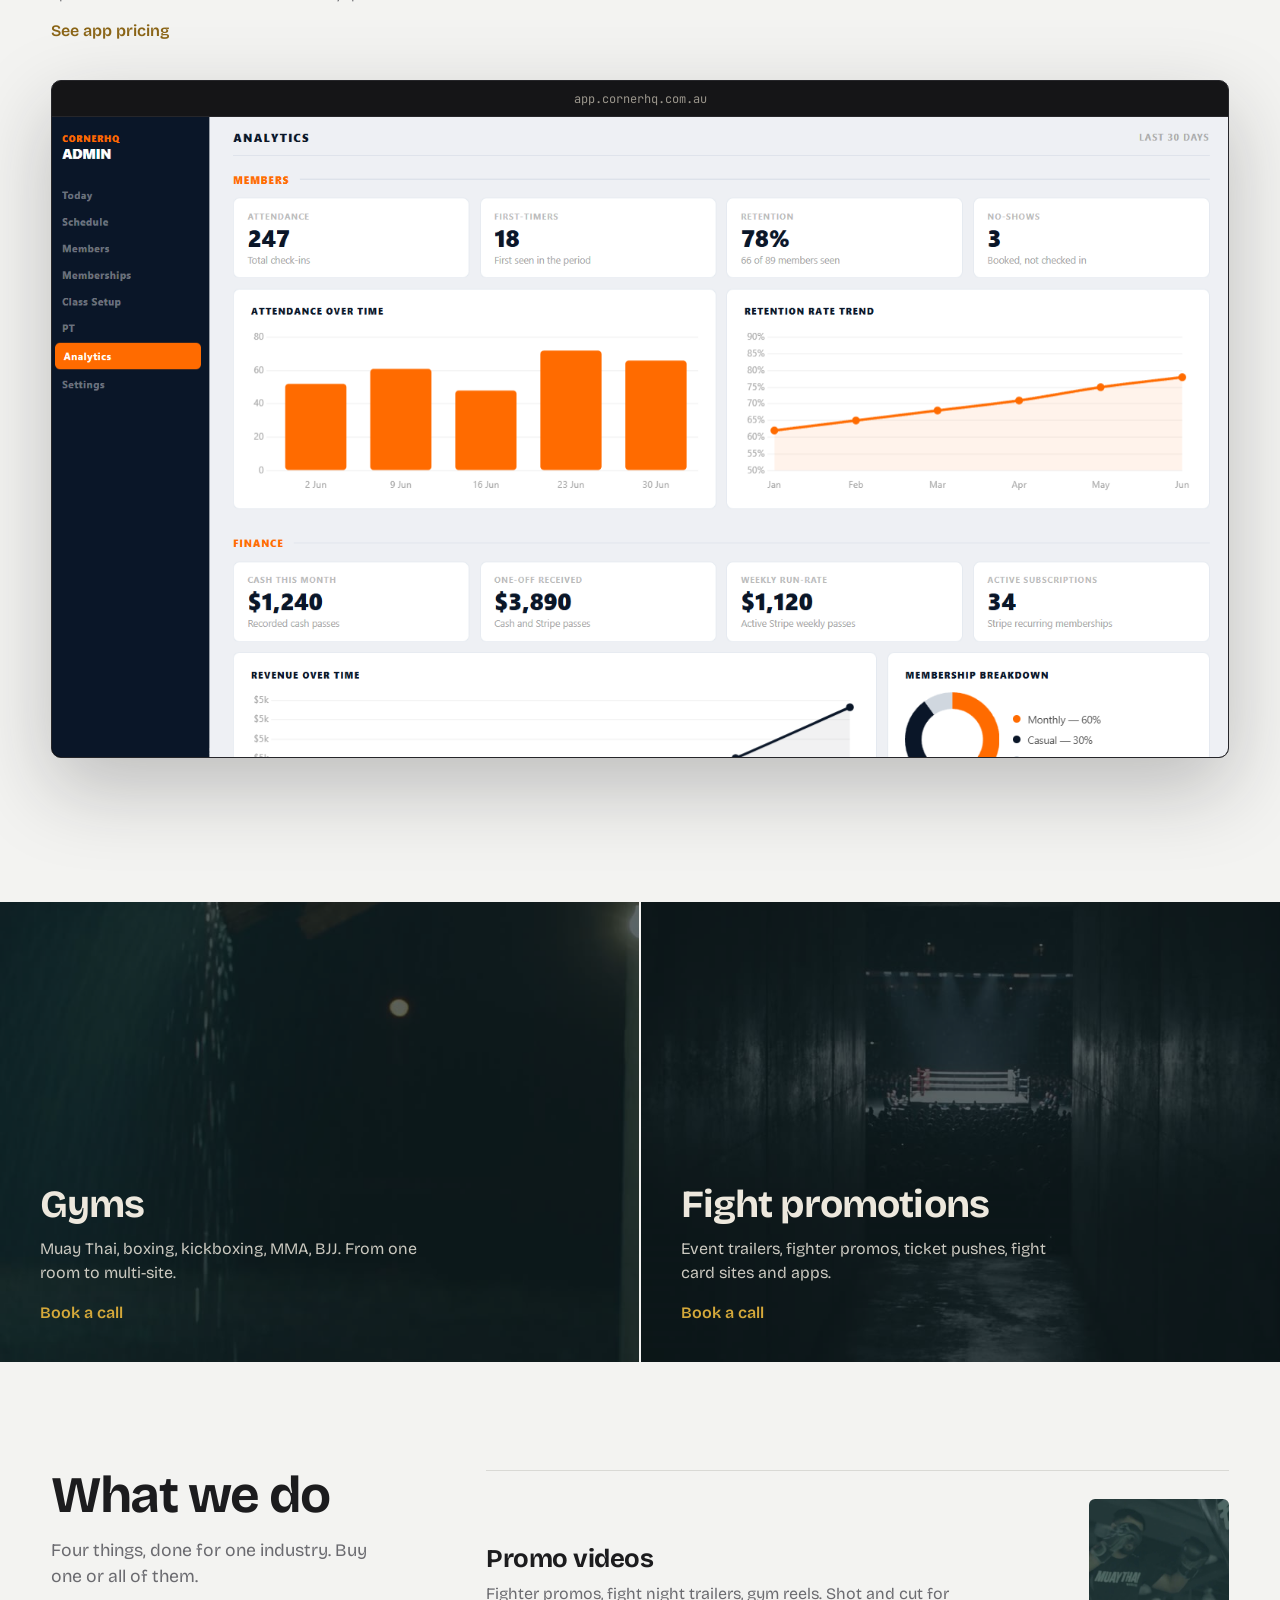
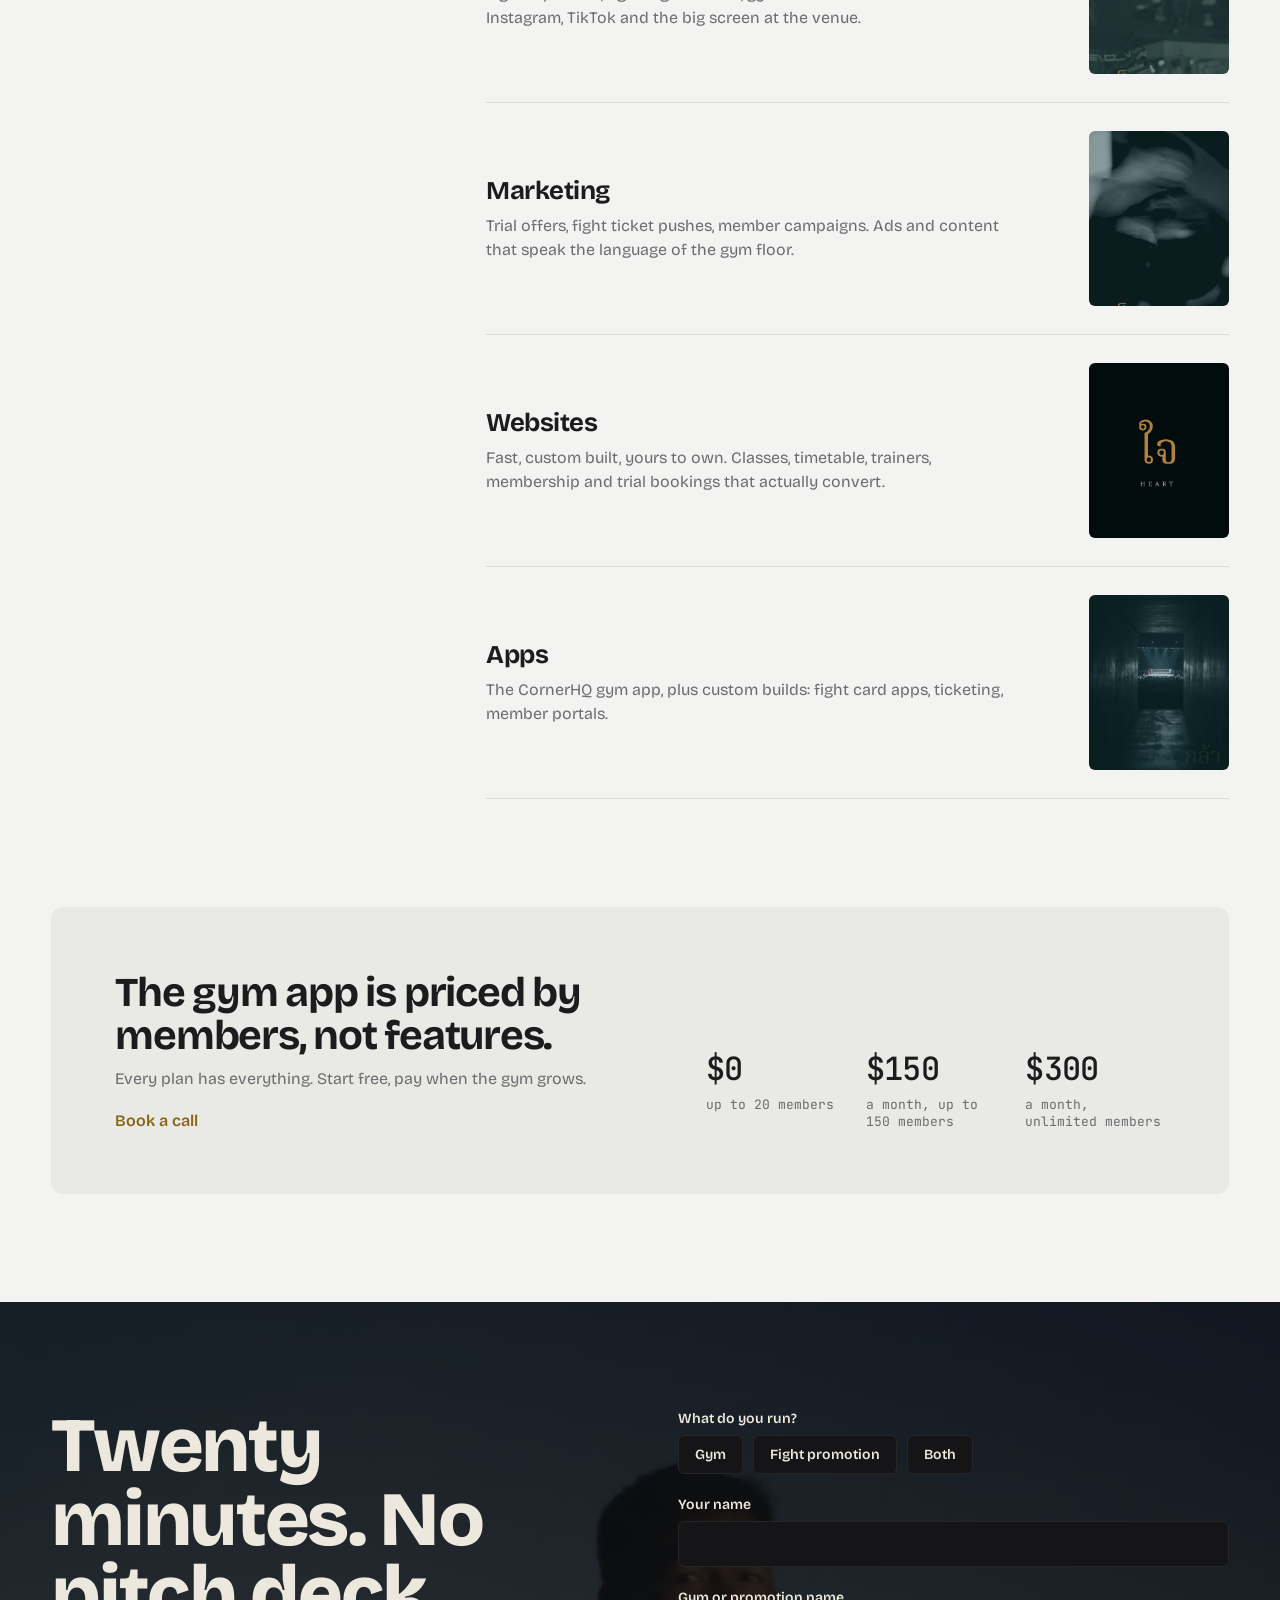
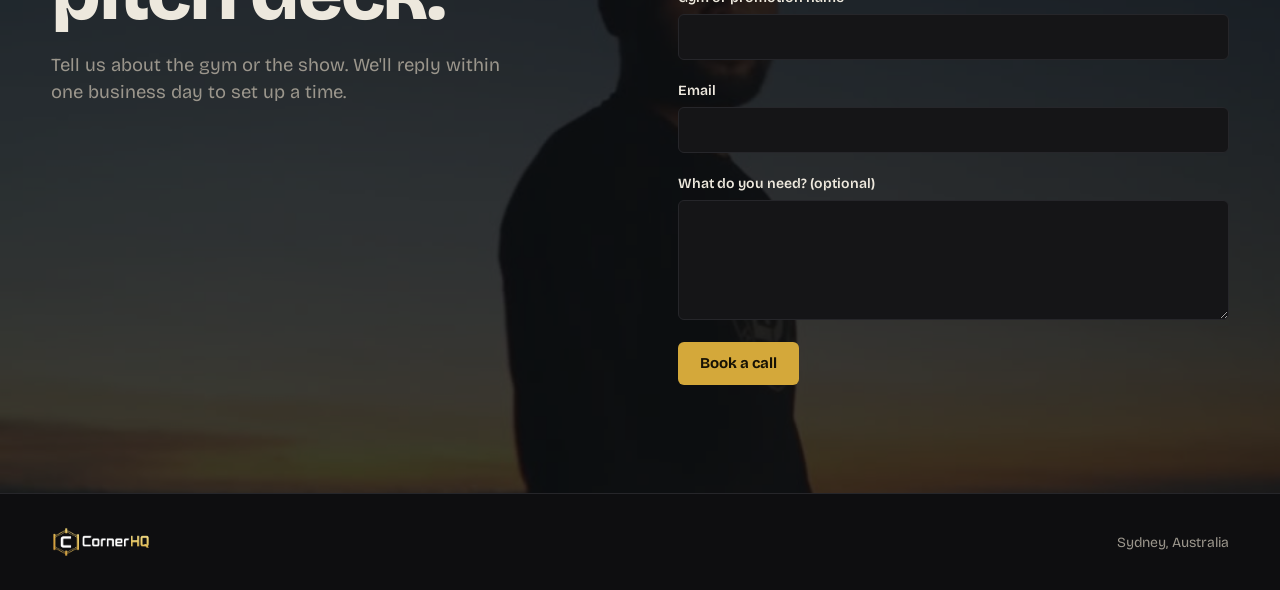
==== commit e34d60d3: "Rebuild homepage as reel-first services site Co-Authored-By: Claude Fable 5.1 <noreply@anthropic.com" ====
--- a/index.html
+++ b/index.html
@@ -1,1192 +1,266 @@
 <!DOCTYPE html>
-<html lang="en">
+<html lang="en-AU">
 <head>
   <meta charset="UTF-8">
   <meta name="viewport" content="width=device-width, initial-scale=1.0">
-  <title>CornerHQ — Built for Combat Sports Gyms</title>
-  <style>
-    *, *::before, *::after { box-sizing: border-box; margin: 0; padding: 0; }
-
-    body {
-      font-family: -apple-system, BlinkMacSystemFont, 'Segoe UI', Roboto, sans-serif;
-      color: #333333;
-    }
-
-    /* ── Nav ── */
-    nav {
-      position: absolute;
-      top: 0; left: 0; right: 0;
-      display: flex;
-      justify-content: space-between;
-      align-items: center;
-      padding: 24px 48px;
-      z-index: 10;
-    }
-
-    .nav-logo {
-      display: block;
-      height: 88px;
-      width: auto;
-    }
-
-    .nav-link {
-      color: #ffffff;
-      text-decoration: none;
-      font-size: 0.9rem;
-      font-weight: 600;
-      border: 1px solid rgba(255,255,255,0.35);
-      padding: 9px 20px;
-      border-radius: 6px;
-      transition: background 0.2s, border-color 0.2s;
-    }
-
-    .nav-link:hover {
-      background: rgba(255,255,255,0.1);
-      border-color: rgba(255,255,255,0.7);
-    }
-
-    .nav-links {
-      display: flex;
-      align-items: center;
-      gap: 12px;
-    }
-
-    .nav-link.nav-plain { border-color: transparent; }
-
-    /* ── Hero ── */
-    .hero {
-      background: #0A1628;
-      min-height: 82vh;
-      display: flex;
-      align-items: center;
-      padding: 100px 48px 60px;
-      gap: 48px;
-      overflow: hidden;
-    }
-
-    .hero-inner {
-      flex: 0 0 auto;
-      max-width: 500px;
-    }
-
-    .hero-tag {
-      display: inline-block;
-      background: rgba(196,154,45,0.15);
-      color: #C49A2D;
-      font-size: 0.75rem;
-      font-weight: 700;
-      letter-spacing: 0.1em;
-      text-transform: uppercase;
-      padding: 6px 16px;
-      border-radius: 20px;
-      margin-bottom: 28px;
-      border: 1px solid rgba(196,154,45,0.3);
-    }
-
-    .hero h1 {
-      font-size: clamp(2rem, 3.5vw, 3rem);
-      font-weight: 800;
-      color: #ffffff;
-      line-height: 1.15;
-      letter-spacing: -0.5px;
-      margin-bottom: 24px;
-    }
-
-    .hero-sub {
-      font-size: 1.05rem;
-      color: rgba(255,255,255,0.68);
-      line-height: 1.75;
-      margin-bottom: 44px;
-    }
-
-    .hero-visual {
-      flex: 1;
-      display: flex;
-      align-items: center;
-      justify-content: center;
-      min-width: 0;
-    }
-
-    /* Wrapper that shrinks to fit the screenshot — phone positions relative to this */
-    .hero-visual-inner {
-      position: relative;
-      display: inline-block;
-      max-width: 680px;
-      width: 100%;
-    }
-
-    /* Desktop screenshot */
-    .hero-screenshot {
-      width: 100%;
-      border-radius: 10px;
-      box-shadow: 0 24px 80px rgba(0,0,0,0.55), 0 0 0 1px rgba(255,255,255,0.06);
-      display: block;
-    }
-
-    /* Phone mockup — gold frame */
-    .phone-mockup {
-      position: absolute;
-      bottom: -30px;
-      right: -24px;
-      width: 112px;
-      background: linear-gradient(160deg, #E8C55A 0%, #C49A2D 50%, #9A7520 100%);
-      border-radius: 28px;
-      border: 3px solid #D4AA3A;
-      box-shadow: 0 20px 60px rgba(0,0,0,0.6), inset 0 1px 0 rgba(255,220,100,0.4);
-      overflow: hidden;
-      padding: 14px 0 0;
-    }
-
-    .phone-island {
-      width: 52px;
-      height: 14px;
-      background: #A8821C;
-      border-radius: 10px;
-      margin: 0 auto 10px;
-      border: 2px solid #8A6A14;
-    }
-
-    .phone-screen {
-      background: #eef0f4;
-      padding: 10px 8px 16px;
-      border-radius: 0 0 24px 24px;
-    }
-
-    .phone-header {
-      background: #0A1628;
-      border-radius: 5px;
-      padding: 6px 8px;
-      margin-bottom: 6px;
-      display: flex;
-      align-items: center;
-      justify-content: space-between;
-    }
-    .phone-brand { color: #C49A2D; font-size: 5.5px; font-weight: 800; letter-spacing: 0.08em; }
-    .phone-title { color: #fff; font-size: 5px; font-weight: 700; letter-spacing: 0.06em; }
-
-    .phone-section-label {
-      font-size: 5px;
-      font-weight: 800;
-      color: #C49A2D;
-      letter-spacing: 0.1em;
-      text-transform: uppercase;
-      margin-bottom: 4px;
-    }
-
-    .phone-cards {
-      display: grid;
-      grid-template-columns: 1fr 1fr;
-      gap: 3px;
-      margin-bottom: 6px;
-    }
-    .phone-card {
-      background: #fff;
-      border-radius: 4px;
-      padding: 5px 5px 4px;
-      border: 1px solid #e4e9f0;
-    }
-    .phone-card-label { font-size: 4px; color: #bbb; font-weight: 700; letter-spacing: 0.06em; text-transform: uppercase; margin-bottom: 2px; }
-    .phone-card-val { font-size: 9px; font-weight: 800; color: #0A1628; line-height: 1; }
-    .phone-card-desc { font-size: 3.5px; color: #aaa; margin-top: 1px; }
-
-    .phone-chart {
-      background: #fff;
-      border-radius: 4px;
-      padding: 5px 6px;
-      border: 1px solid #e4e9f0;
-    }
-    .phone-chart-title { font-size: 4.5px; font-weight: 800; color: #0A1628; letter-spacing: 0.06em; text-transform: uppercase; margin-bottom: 5px; }
-    .phone-bars {
-      display: flex;
-      align-items: flex-end;
-      gap: 3px;
-      height: 28px;
-    }
-    .phone-bar { flex: 1; background: #C49A2D; border-radius: 1.5px; }
-
-    .btn-primary {
-      display: inline-block;
-      background: #C49A2D;
-      color: #ffffff;
-      font-size: 1rem;
-      font-weight: 700;
-      padding: 16px 40px;
-      border-radius: 8px;
-      text-decoration: none;
-      transition: background 0.2s, transform 0.15s;
-      letter-spacing: 0.01em;
-    }
-
-    .btn-primary:hover {
-      background: #A8821C;
-      transform: translateY(-1px);
-    }
-
-    .hero-demo {
-      margin-top: 14px;
-      font-size: 0.85rem;
-      color: rgba(255,255,255,0.4);
-    }
-
-    /* ── Features ── */
-    .features {
-      background: #ffffff;
-      padding: 96px 24px;
-    }
-
-    .features-header {
-      text-align: center;
-      margin-bottom: 64px;
-    }
-
-    .features-header h2 {
-      font-size: 2rem;
-      font-weight: 800;
-      color: #0A1628;
-      letter-spacing: -0.3px;
-      margin-bottom: 10px;
-    }
-
-    .features-header p {
-      color: #777;
-      font-size: 1.05rem;
-    }
-
-    .features-grid {
-      display: flex;
-      flex-wrap: wrap;
-      justify-content: center;
-      gap: 24px;
-      max-width: 1040px;
-      margin: 0 auto;
-    }
-
-    .feature-item {
-      flex: 0 1 280px;
-      text-align: center;
-      padding: 36px 28px;
-      border-radius: 14px;
-      border: 1px solid #E8ECF2;
-      transition: box-shadow 0.2s, transform 0.2s;
-    }
-
-    .feature-item:hover {
-      box-shadow: 0 10px 36px rgba(10,22,40,0.09);
-      transform: translateY(-2px);
-    }
-
-    .feature-icon {
-      width: 56px;
-      height: 56px;
-      background: rgba(196,154,45,0.1);
-      border-radius: 14px;
-      display: flex;
-      align-items: center;
-      justify-content: center;
-      margin: 0 auto 20px;
-    }
-
-    .feature-icon svg {
-      width: 26px;
-      height: 26px;
-      stroke: #C49A2D;
-      fill: none;
-      stroke-width: 1.75;
-      stroke-linecap: round;
-      stroke-linejoin: round;
-    }
-
-    .feature-item h3 {
-      font-size: 1rem;
-      font-weight: 700;
-      color: #0A1628;
-      margin-bottom: 8px;
-    }
-
-    .feature-item p {
-      font-size: 0.9rem;
-      color: #666;
-      line-height: 1.65;
-    }
-
-    /* ── Pricing ── */
-    .pricing {
-      background: #0A1628;
-      padding: 96px 24px;
-    }
-
-    .pricing-header {
-      text-align: center;
-      margin-bottom: 56px;
-    }
-
-    .pricing-header h2 {
-      font-size: 2rem;
-      font-weight: 800;
-      color: #ffffff;
-      letter-spacing: -0.3px;
-      margin-bottom: 10px;
-    }
-
-    .pricing-header p {
-      color: rgba(255,255,255,0.68);
-      font-size: 1.05rem;
-    }
-
-    .pricing-grid {
-      display: flex;
-      flex-wrap: wrap;
-      justify-content: center;
-      align-items: stretch;
-      gap: 24px;
-      max-width: 1040px;
-      margin: 0 auto;
-    }
-
-    .price-card {
-      flex: 0 1 300px;
-      background: #ffffff;
-      border-radius: 14px;
-      padding: 36px 28px;
-      display: flex;
-      flex-direction: column;
-      position: relative;
-    }
-
-    .price-card.featured {
-      border: 2px solid #C49A2D;
-      box-shadow: 0 16px 48px rgba(0,0,0,0.35);
-    }
-
-    .price-badge {
-      position: absolute;
-      top: -13px;
-      left: 50%;
-      transform: translateX(-50%);
-      background: #C49A2D;
-      color: #ffffff;
-      font-size: 0.7rem;
-      font-weight: 800;
-      letter-spacing: 0.08em;
-      text-transform: uppercase;
-      padding: 5px 14px;
-      border-radius: 20px;
-      white-space: nowrap;
-    }
-
-    .price-card h3 {
-      font-size: 1rem;
-      font-weight: 700;
-      color: #0A1628;
-      text-transform: uppercase;
-      letter-spacing: 0.05em;
-      margin-bottom: 14px;
-    }
-
-    .price-amount {
-      font-size: 2.6rem;
-      font-weight: 800;
-      color: #0A1628;
-      line-height: 1;
-    }
-
-    .price-amount span {
-      font-size: 1rem;
-      font-weight: 600;
-      color: #999;
-    }
-
-    .price-cap {
-      font-size: 0.9rem;
-      font-weight: 600;
-      color: #C49A2D;
-      margin: 10px 0 24px;
-    }
-
-    .price-features {
-      list-style: none;
-      border-top: 1px solid #E8ECF2;
-      padding-top: 22px;
-      margin-bottom: 28px;
-      flex: 1;
-    }
-
-    .price-features li {
-      font-size: 0.9rem;
-      color: #555;
-      padding-left: 26px;
-      position: relative;
-      margin-bottom: 12px;
-    }
-
-    .price-features li::before {
-      content: "\2713";
-      position: absolute;
-      left: 0;
-      color: #C49A2D;
-      font-weight: 800;
-    }
-
-    .price-cta {
-      display: block;
-      text-align: center;
-      padding: 13px;
-      border-radius: 8px;
-      font-size: 0.95rem;
-      font-weight: 700;
-      text-decoration: none;
-      border: 1.5px solid #D0D7DF;
-      color: #0A1628;
-      transition: border-color 0.15s, background 0.15s, color 0.15s;
-    }
-
-    .price-cta:hover {
-      border-color: #C49A2D;
-      color: #C49A2D;
-    }
-
-    .price-cta.gold {
-      background: #C49A2D;
-      border-color: #C49A2D;
-      color: #ffffff;
-    }
-
-    .price-cta.gold:hover {
-      background: #A8821C;
-      border-color: #A8821C;
-      color: #ffffff;
-    }
-
-    .pwa-callout {
-      max-width: 1040px;
-      margin: 48px auto 0;
-      background: rgba(255,255,255,0.05);
-      border: 1px solid rgba(196,154,45,0.35);
-      border-radius: 14px;
-      padding: 32px 36px;
-      display: flex;
-      gap: 24px;
-      align-items: flex-start;
-    }
-
-    .pwa-icon {
-      width: 56px;
-      height: 56px;
-      flex-shrink: 0;
-      background: rgba(196,154,45,0.15);
-      border-radius: 14px;
-      display: flex;
-      align-items: center;
-      justify-content: center;
-    }
-
-    .pwa-icon svg {
-      width: 26px;
-      height: 26px;
-      stroke: #C49A2D;
-      fill: none;
-      stroke-width: 1.75;
-      stroke-linecap: round;
-      stroke-linejoin: round;
-    }
-
-    .pwa-callout h3 {
-      font-size: 1.05rem;
-      font-weight: 700;
-      color: #ffffff;
-      margin-bottom: 8px;
-    }
-
-    .pwa-callout p {
-      font-size: 0.92rem;
-      color: rgba(255,255,255,0.68);
-      line-height: 1.7;
-    }
-
-    /* ── Contact ── */
-    .contact {
-      background: #F5F7FA;
-      padding: 96px 24px;
-    }
-
-    .contact-inner {
-      max-width: 560px;
-      margin: 0 auto;
-      text-align: center;
-    }
-
-    .contact-inner h2 {
-      font-size: 2rem;
-      font-weight: 800;
-      color: #0A1628;
-      margin-bottom: 10px;
-    }
-
-    .contact-inner > p {
-      color: #777;
-      font-size: 1.05rem;
-      margin-bottom: 40px;
-    }
-
-    .contact-form { text-align: left; }
-
-    .form-group { margin-bottom: 20px; }
-
-    .form-group label {
-      display: block;
-      font-size: 0.85rem;
-      font-weight: 600;
-      color: #0A1628;
-      margin-bottom: 6px;
-    }
-
-    .form-group input,
-    .form-group textarea {
-      width: 100%;
-      padding: 12px 16px;
-      border: 1px solid #D0D7DF;
-      border-radius: 8px;
-      font-size: 0.95rem;
-      font-family: inherit;
-      color: #333;
-      background: #ffffff;
-      transition: border-color 0.2s, box-shadow 0.2s;
-      outline: none;
-    }
-
-    .form-group input:focus,
-    .form-group textarea:focus {
-      border-color: #C49A2D;
-      box-shadow: 0 0 0 3px rgba(196,154,45,0.12);
-    }
-
-    .form-group textarea {
-      height: 110px;
-      resize: vertical;
-    }
-
-    /* ── Step indicator ── */
-    .step-indicator {
-      display: flex;
-      align-items: center;
-      justify-content: center;
-      margin-bottom: 10px;
-    }
-
-    .step-dot {
-      width: 34px;
-      height: 34px;
-      border-radius: 50%;
-      border: 2px solid #D0D7DF;
-      background: #ffffff;
-      display: flex;
-      align-items: center;
-      justify-content: center;
-      font-size: 0.8rem;
-      font-weight: 700;
-      color: #aaa;
-      transition: all 0.25s;
-      flex-shrink: 0;
-    }
-
-    .step-dot.active {
-      border-color: #C49A2D;
-      background: #C49A2D;
-      color: #ffffff;
-    }
-
-    .step-dot.done {
-      border-color: #C49A2D;
-      background: #C49A2D;
-      color: #ffffff;
-    }
-
-    .step-line {
-      width: 64px;
-      height: 2px;
-      background: #D0D7DF;
-      transition: background 0.3s;
-    }
-
-    .step-line.done { background: #C49A2D; }
-
-    .step-label {
-      text-align: center;
-      font-size: 0.8rem;
-      font-weight: 600;
-      color: #999;
-      margin-bottom: 32px;
-      letter-spacing: 0.03em;
-      text-transform: uppercase;
-    }
-
-    /* ── Choice pills ── */
-    fieldset { border: none; }
-
-    .choice-group { margin-bottom: 24px; }
-
-    .choice-group legend {
-      font-size: 0.875rem;
-      font-weight: 600;
-      color: #0A1628;
-      margin-bottom: 10px;
-      width: 100%;
-    }
-
-    .choice-note {
-      font-weight: 400;
-      color: #999;
-    }
-
-    .choice-pills {
-      display: flex;
-      flex-wrap: wrap;
-      gap: 8px;
-    }
-
-    .choice-pills input[type="radio"],
-    .choice-pills input[type="checkbox"] {
-      position: absolute;
-      opacity: 0;
-      pointer-events: none;
-      width: 0;
-      height: 0;
-    }
-
-    .choice-pills label {
-      display: inline-block;
-      padding: 9px 18px;
-      border: 1.5px solid #D0D7DF;
-      border-radius: 24px;
-      font-size: 0.875rem;
-      font-weight: 500;
-      color: #555;
-      cursor: pointer;
-      transition: border-color 0.15s, background 0.15s, color 0.15s;
-      background: #ffffff;
-      user-select: none;
-    }
-
-    .choice-pills label:hover {
-      border-color: #b0b8c4;
-      color: #333;
-    }
-
-    .choice-pills input:checked + label {
-      border-color: #C49A2D;
-      background: rgba(196,154,45,0.08);
-      color: #C49A2D;
-      font-weight: 600;
-    }
-
-    .field-error {
-      font-size: 0.78rem;
-      color: #e53935;
-      margin-top: 6px;
-      display: none;
-    }
-
-    .form-submit {
-      width: 100%;
-      padding: 14px;
-      background: #C49A2D;
-      color: #ffffff;
-      font-size: 1rem;
-      font-weight: 700;
-      border: none;
-      border-radius: 8px;
-      cursor: pointer;
-      transition: background 0.2s;
-      font-family: inherit;
-      margin-top: 8px;
-    }
-
-    .form-submit:hover { background: #A8821C; }
-
-    .form-nav {
-      display: flex;
-      align-items: center;
-      gap: 12px;
-      margin-top: 8px;
-    }
-
-    .btn-back {
-      background: none;
-      border: 1.5px solid #D0D7DF;
-      color: #666;
-      font-size: 0.9rem;
-      font-weight: 600;
-      padding: 13px 20px;
-      border-radius: 8px;
-      cursor: pointer;
-      font-family: inherit;
-      white-space: nowrap;
-      transition: border-color 0.15s, color 0.15s;
-    }
-
-    .btn-back:hover { border-color: #aaa; color: #333; }
-
-    .form-nav .form-submit { margin-top: 0; flex: 1; }
-
-    .form-success {
-      display: none;
-      background: #ffffff;
-      border: 1px solid #D0D7DF;
-      border-radius: 14px;
-      padding: 52px 32px;
-      text-align: center;
-    }
-
-    .form-success-icon {
-      width: 56px;
-      height: 56px;
-      background: rgba(196,154,45,0.1);
-      border-radius: 50%;
-      display: flex;
-      align-items: center;
-      justify-content: center;
-      margin: 0 auto 20px;
-    }
-
-    .form-success-icon svg {
-      width: 28px;
-      height: 28px;
-      stroke: #C49A2D;
-      fill: none;
-      stroke-width: 2;
-      stroke-linecap: round;
-      stroke-linejoin: round;
-    }
-
-    .form-success h3 {
-      font-size: 1.25rem;
-      font-weight: 700;
-      color: #0A1628;
-      margin-bottom: 8px;
-    }
-
-    .form-success p { color: #777; }
-
-    /* ── Footer ── */
-    footer {
-      background: #0A1628;
-      padding: 24px;
-      text-align: center;
-      color: rgba(255,255,255,0.4);
-      font-size: 0.85rem;
-    }
-
-    /* ── Responsive ── */
-    @media (max-width: 900px) {
-      .hero {
-        flex-direction: column;
-        text-align: center;
-        padding: 100px 24px 48px;
-        gap: 40px;
-      }
-      .hero-inner { max-width: 600px; }
-    }
-
-    @media (max-width: 640px) {
-      nav { padding: 20px 20px; }
-      .nav-logo { height: 60px; }
-      .feature-item { flex: 0 1 100%; }
-      .hero { padding: 90px 20px 40px; }
-      .price-card { flex: 0 1 100%; }
-      .pwa-callout { flex-direction: column; padding: 28px 24px; }
-    }
-  </style>
+  <title>CornerHQ: videos, websites and apps for the fight game</title>
+  <meta name="description" content="CornerHQ makes promo videos, marketing, websites and apps for combat sports gyms and fight promotions across Australia.">
+  <meta property="og:title" content="CornerHQ: videos, websites and apps for the fight game">
+  <meta property="og:description" content="Promo videos, marketing, websites and apps for combat sports gyms and fight promotions across Australia.">
+  <meta property="og:image" content="https://www.cornerhq.com.au/images/reel/f27.jpg">
+  <meta property="og:type" content="website">
+  <meta property="og:url" content="https://www.cornerhq.com.au/">
+  <meta name="theme-color" content="#0E0E10">
+  <link rel="preload" href="fonts/bricolage-grotesque.woff2" as="font" type="font/woff2" crossorigin>
+  <link rel="preload" href="images/reel/poster.jpg" as="image">
+  <link rel="stylesheet" href="css/site.css">
 </head>
 <body>
 
-  <nav>
-    <img src="images/logo.png" alt="CornerHQ" class="nav-logo">
-    <div class="nav-links">
-      <a href="#pricing" class="nav-link nav-plain">Pricing</a>
-      <a href="#contact" class="nav-link">Get in Touch</a>
+  <header class="nav" id="nav">
+    <a class="nav-logo" href="#top" aria-label="CornerHQ home">
+      <img class="logo-light" src="images/logo-light.png" alt="CornerHQ" width="220" height="70">
+      <img class="logo-dark" src="images/logo-dark.png" alt="CornerHQ" width="220" height="70">
+    </a>
+    <nav class="nav-links" aria-label="Main">
+      <a href="#work">Work</a>
+      <a href="#services">Services</a>
+      <a href="#app">The app</a>
+    </nav>
+    <a class="btn" href="#book">Book a call</a>
+  </header>
+
+  <main id="top">
+
+    <section class="hero" id="hero">
+      <div class="hero-strip" aria-hidden="true">
+        <div class="hero-still"><img src="images/reel/f54.jpg" alt="" loading="eager"></div>
+        <div>
+          <video class="hero-video" src="video/reel-loop.mp4" poster="images/reel/poster.jpg" autoplay muted loop playsinline preload="metadata"></video>
+        </div>
+        <div class="hero-still"><img src="images/reel/f63.jpg" alt="" loading="eager"></div>
+      </div>
+      <div class="wrap hero-copy">
+        <h1 class="rise">Videos, websites and apps for the <em>fight game.</em></h1>
+        <p class="hero-sub rise">CornerHQ works with combat sports gyms and fight promotions across Australia. One partner for the whole picture.</p>
+        <div class="hero-ctas rise">
+          <a class="btn" href="#book">Book a call</a>
+          <a class="btn btn-ghost" href="#work">See the work</a>
+        </div>
+      </div>
+    </section>
+
+    <section class="opinion">
+      <div class="wrap">
+        <p class="reveal">Most gym sites are a template with a logo dropped in. Most fight promos are phone footage with a beat under it. <em>We do the other thing.</em></p>
+      </div>
+    </section>
+
+    <section class="work" id="work">
+      <div class="wrap">
+        <h2 class="section-title reveal">The work</h2>
+        <p class="section-lead reveal">Everything below is real, live and made by CornerHQ.</p>
+
+        <article class="piece reveal">
+          <div class="piece-text">
+            <p class="piece-kind">Fighter promo</p>
+            <h3>Sing Muay Thai</h3>
+            <p>A 73-second promo cut for Instagram. Shot dark, cut to the fighter's own words, built to stop the scroll and sell the gym.</p>
+            <div class="facts">
+              <div><b>73s</b>runtime</div>
+              <div><b>9:16</b>cut for Reels</div>
+              <div><b>1080p</b>delivered</div>
+            </div>
+            <button class="link btn-watch" type="button">Watch with sound</button>
+          </div>
+          <div class="phone">
+            <video class="loop-video" src="video/reel-loop.mp4" poster="images/reel/f10.jpg" autoplay muted loop playsinline preload="metadata"></video>
+            <button class="phone-open btn-watch" type="button" aria-label="Watch the full promo with sound"><span>tap for sound</span></button>
+          </div>
+        </article>
+
+        <article class="piece piece-flip reveal">
+          <div class="piece-text">
+            <p class="piece-kind">Gym website</p>
+            <h3>singmuaythai.com.au</h3>
+            <p>Sydney Muay Thai gym with four world champions on the floor. Classes, trainers, membership and trial bookings, all on one fast site.</p>
+            <div class="facts">
+              <div><b>5</b>membership tiers</div>
+              <div><b>4</b>trainer profiles</div>
+              <div><b>1</b>trial booking flow</div>
+            </div>
+            <a class="link" href="https://singmuaythai.com.au" target="_blank" rel="noopener">Open the live site</a>
+          </div>
+          <div class="browser">
+            <div class="browser-bar">singmuaythai.com.au</div>
+            <div class="browser-body">
+              <img src="images/sing-site.png" alt="Screenshot of the Sing Muay Thai website" loading="lazy" width="1280" height="900">
+              <iframe class="site-frame" data-src="https://singmuaythai.com.au" title="Sing Muay Thai website, live" tabindex="-1"></iframe>
+            </div>
+          </div>
+        </article>
+
+        <article class="piece piece-wide reveal">
+          <div class="piece-text">
+            <p class="piece-kind">Gym app</p>
+            <h3>The CornerHQ app</h3>
+            <p>Class management, member profiles, payments and messaging, built from scratch for combat sports gyms. Your members get a branded app on their phone.</p>
+            <div class="facts">
+              <div><b>$0</b>up to 20 members</div>
+              <div><b>All</b>features on every plan</div>
+            </div>
+            <a class="link" href="#app">See app pricing</a>
+          </div>
+          <div class="browser">
+            <div class="browser-bar">app.cornerhq.com.au</div>
+            <div class="browser-body">
+              <img src="images/dashboard-preview.png" alt="CornerHQ dashboard showing members, attendance and revenue" loading="lazy" width="1547" height="1058">
+            </div>
+          </div>
+        </article>
+      </div>
+
+      <div class="who">
+        <a href="#book">
+          <img src="images/reel/f10.jpg" alt="" loading="lazy">
+          <div class="who-text">
+            <h3>Gyms</h3>
+            <p>Muay Thai, boxing, kickboxing, MMA, BJJ. From one room to multi-site.</p>
+            <span class="link">Book a call</span>
+          </div>
+        </a>
+        <a href="#book">
+          <img src="images/reel/f27.jpg" alt="" loading="lazy">
+          <div class="who-text">
+            <h3>Fight promotions</h3>
+            <p>Event trailers, fighter promos, ticket pushes, fight card sites and apps.</p>
+            <span class="link">Book a call</span>
+          </div>
+        </a>
+      </div>
+    </section>
+
+    <section class="services" id="services">
+      <div class="wrap services-grid">
+        <div>
+          <h2 class="section-title reveal">What we do</h2>
+          <p class="section-lead reveal">Four things, done for one industry. Buy one or all of them.</p>
+        </div>
+        <div>
+          <div class="svc reveal">
+            <div>
+              <h3>Promo videos</h3>
+              <p>Fighter promos, fight night trailers, gym reels. Shot and cut for Instagram, TikTok and the big screen at the venue.</p>
+            </div>
+            <img src="images/reel/f54.jpg" alt="" loading="lazy">
+          </div>
+          <div class="svc reveal">
+            <div>
+              <h3>Marketing</h3>
+              <p>Trial offers, fight ticket pushes, member campaigns. Ads and content that speak the language of the gym floor.</p>
+            </div>
+            <img src="images/reel/f45.jpg" alt="" loading="lazy">
+          </div>
+          <div class="svc reveal">
+            <div>
+              <h3>Websites</h3>
+              <p>Fast, custom built, yours to own. Classes, timetable, trainers, membership and trial bookings that actually convert.</p>
+            </div>
+            <img src="images/reel/f70.jpg" alt="" loading="lazy">
+          </div>
+          <div class="svc reveal">
+            <div>
+              <h3>Apps</h3>
+              <p>The CornerHQ gym app, plus custom builds: fight card apps, ticketing, member portals.</p>
+            </div>
+            <img src="images/reel/f27.jpg" alt="" loading="lazy">
+          </div>
+        </div>
+      </div>
+    </section>
+
+    <section class="app" id="app">
+      <div class="wrap">
+        <div class="app-box reveal">
+          <div>
+            <h2>The gym app is priced by members, not features.</h2>
+            <p>Every plan has everything. Start free, pay when the gym grows.</p>
+            <a class="link" href="#book">Book a call</a>
+          </div>
+          <div class="tiers">
+            <div><b>$0</b>up to 20 members</div>
+            <div><b>$150</b>a month, up to 150 members</div>
+            <div><b>$300</b>a month, unlimited members</div>
+          </div>
+        </div>
+      </div>
+    </section>
+
+    <section class="book on-dark" id="book">
+      <img class="book-bg" src="images/reel/f63.jpg" alt="" loading="lazy">
+      <div class="wrap">
+        <div class="book-intro">
+          <h2 class="reveal">Twenty minutes. No pitch deck.</h2>
+          <p class="reveal">Tell us about the gym or the show. We'll reply within one business day to set up a time.</p>
+        </div>
+        <form class="form" id="enquiry" action="https://api.web3forms.com/submit" method="POST" novalidate>
+          <input type="hidden" name="access_key" value="5406bfa5-c77e-400b-b2ca-8432e988be85">
+          <input type="hidden" name="subject" value="New enquiry from cornerhq.com.au">
+          <input type="checkbox" name="botcheck" class="visually-hidden" tabindex="-1" autocomplete="off">
+
+          <fieldset class="field">
+            <legend class="label">What do you run?</legend>
+            <div class="pills">
+              <label><input type="radio" name="Business type" value="Gym" required><span>Gym</span></label>
+              <label><input type="radio" name="Business type" value="Fight promotion"><span>Fight promotion</span></label>
+              <label><input type="radio" name="Business type" value="Both"><span>Both</span></label>
+            </div>
+          </fieldset>
+
+          <div class="field">
+            <label for="f-name">Your name</label>
+            <input id="f-name" name="Name" type="text" autocomplete="name" required>
+          </div>
+          <div class="field">
+            <label for="f-business">Gym or promotion name</label>
+            <input id="f-business" name="Business" type="text" autocomplete="organization" required>
+          </div>
+          <div class="field">
+            <label for="f-email">Email</label>
+            <input id="f-email" name="Email" type="email" autocomplete="email" required>
+          </div>
+          <div class="field">
+            <label for="f-message">What do you need? (optional)</label>
+            <textarea id="f-message" name="Message"></textarea>
+          </div>
+
+          <p class="form-error" id="form-error" role="alert"></p>
+          <div>
+            <button class="btn" type="submit" id="form-submit">Book a call</button>
+          </div>
+        </form>
+        <div class="form-success" id="form-success" role="status" tabindex="-1">
+          Got it. We'll reply within one business day to set up a time.
+        </div>
+      </div>
+    </section>
+
+  </main>
+
+  <footer>
+    <div class="wrap">
+      <img src="images/logo-light.png" alt="CornerHQ" width="176" height="56">
+      <span>Sydney, Australia</span>
     </div>
-  </nav>
-
-  <!-- Hero -->
-  <section class="hero">
-    <div class="hero-inner">
-      <span class="hero-tag">Built for Combat Sports</span>
-      <h1>The All-in-One Platform Built for Combat Sports Gyms</h1>
-      <p class="hero-sub">Manage classes, members, trainers, payments and progress — all in one place. Built for Muay Thai, boxing, kickboxing and martial arts.</p>
-      <a href="#contact" class="btn-primary">Talk to Us &amp; Save</a>
-      <p class="hero-demo">Book a free demo today</p>
+  </footer>
+
+  <dialog class="lightbox" id="lightbox">
+    <div class="lightbox-inner">
+      <video id="lightbox-video" controls playsinline preload="none" poster="images/reel/poster.jpg"></video>
+      <button class="lightbox-close" type="button" id="lightbox-close">Close</button>
     </div>
-    <div class="hero-visual">
-      <div class="hero-visual-inner">
-      <img src="images/dashboard-preview.png" class="hero-screenshot" alt="CornerHQ dashboard preview">
-
-      <div class="phone-mockup">
-        <div class="phone-island"></div>
-        <div class="phone-screen">
-
-          <div class="phone-header">
-            <span class="phone-brand">CornerHQ</span>
-            <span class="phone-title">ANALYTICS</span>
-          </div>
-
-          <div class="phone-section-label">Members</div>
-          <div class="phone-cards">
-            <div class="phone-card">
-              <div class="phone-card-label">Attendance</div>
-              <div class="phone-card-val">247</div>
-              <div class="phone-card-desc">Check-ins</div>
-            </div>
-            <div class="phone-card">
-              <div class="phone-card-label">Retention</div>
-              <div class="phone-card-val">78%</div>
-              <div class="phone-card-desc">Members seen</div>
-            </div>
-            <div class="phone-card">
-              <div class="phone-card-label">Revenue</div>
-              <div class="phone-card-val">$5.1k</div>
-              <div class="phone-card-desc">This month</div>
-            </div>
-            <div class="phone-card">
-              <div class="phone-card-label">Members</div>
-              <div class="phone-card-val">89</div>
-              <div class="phone-card-desc">Active</div>
-            </div>
-          </div>
-
-          <div class="phone-section-label">Classes</div>
-          <div class="phone-chart">
-            <div class="phone-chart-title">Attendance</div>
-            <div class="phone-bars">
-              <div class="phone-bar" style="height:52%"></div>
-              <div class="phone-bar" style="height:70%"></div>
-              <div class="phone-bar" style="height:44%"></div>
-              <div class="phone-bar" style="height:88%"></div>
-              <div class="phone-bar" style="height:65%"></div>
-              <div class="phone-bar" style="height:100%"></div>
-            </div>
-          </div>
-
-        </div>
-      </div>
-      </div>
-    </div>
-  </section>
-
-  <!-- Features -->
-  <section class="features">
-    <div class="features-header">
-      <h2>Everything Your Gym Needs</h2>
-      <p>One platform to run your entire operation</p>
-    </div>
-    <div class="features-grid">
-
-      <div class="feature-item">
-        <div class="feature-icon">
-          <!-- Calendar icon -->
-          <svg viewBox="0 0 24 24"><rect x="3" y="4" width="18" height="18" rx="2"/><line x1="16" y1="2" x2="16" y2="6"/><line x1="8" y1="2" x2="8" y2="6"/><line x1="3" y1="10" x2="21" y2="10"/></svg>
-        </div>
-        <h3>Class Management</h3>
-        <p>Schedule classes, manage trainers and track attendance with ease.</p>
-      </div>
-
-      <div class="feature-item">
-        <div class="feature-icon">
-          <!-- Users icon -->
-          <svg viewBox="0 0 24 24"><path d="M17 21v-2a4 4 0 0 0-4-4H5a4 4 0 0 0-4 4v2"/><circle cx="9" cy="7" r="4"/><path d="M23 21v-2a4 4 0 0 0-3-3.87"/><path d="M16 3.13a4 4 0 0 1 0 7.75"/></svg>
-        </div>
-        <h3>Member Profiles</h3>
-        <p>Track levels, progress notes and training pathways for every member.</p>
-      </div>
-
-      <div class="feature-item">
-        <div class="feature-icon">
-          <!-- Credit card icon -->
-          <svg viewBox="0 0 24 24"><rect x="1" y="4" width="22" height="16" rx="2"/><line x1="1" y1="10" x2="23" y2="10"/></svg>
-        </div>
-        <h3>Payments</h3>
-        <p>Memberships, billing and payment history managed in one place.</p>
-      </div>
-
-      <div class="feature-item">
-        <div class="feature-icon">
-          <!-- Message icon -->
-          <svg viewBox="0 0 24 24"><path d="M21 15a2 2 0 0 1-2 2H7l-4 4V5a2 2 0 0 1 2-2h14a2 2 0 0 1 2 2z"/></svg>
-        </div>
-        <h3>Communication</h3>
-        <p>Keep members engaged and connected with your gym.</p>
-      </div>
-
-      <div class="feature-item">
-        <div class="feature-icon">
-          <!-- Settings icon -->
-          <svg viewBox="0 0 24 24"><circle cx="12" cy="12" r="3"/><path d="M19.4 15a1.65 1.65 0 0 0 .33 1.82l.06.06a2 2 0 0 1-2.83 2.83l-.06-.06a1.65 1.65 0 0 0-1.82-.33 1.65 1.65 0 0 0-1 1.51V21a2 2 0 0 1-4 0v-.09A1.65 1.65 0 0 0 9 19.4a1.65 1.65 0 0 0-1.82.33l-.06.06a2 2 0 0 1-2.83-2.83l.06-.06A1.65 1.65 0 0 0 4.68 15a1.65 1.65 0 0 0-1.51-1H3a2 2 0 0 1 0-4h.09A1.65 1.65 0 0 0 4.6 9a1.65 1.65 0 0 0-.33-1.82l-.06-.06a2 2 0 0 1 2.83-2.83l.06.06A1.65 1.65 0 0 0 9 4.68a1.65 1.65 0 0 0 1-1.51V3a2 2 0 0 1 4 0v.09a1.65 1.65 0 0 0 1 1.51 1.65 1.65 0 0 0 1.82-.33l.06-.06a2 2 0 0 1 2.83 2.83l-.06.06A1.65 1.65 0 0 0 19.4 9a1.65 1.65 0 0 0 1.51 1H21a2 2 0 0 1 0 4h-.09a1.65 1.65 0 0 0-1.51 1z"/></svg>
-        </div>
-        <h3>Built Around You</h3>
-        <p>Every feature can be tailored to fit the way your gym operates.</p>
-      </div>
-
-    </div>
-  </section>
-
-  <!-- Pricing -->
-  <section class="pricing" id="pricing">
-    <div class="pricing-header">
-      <h2>Simple, Honest Pricing</h2>
-      <p>Every plan includes every feature. You only pay for the size of your gym.</p>
-    </div>
-
-    <div class="pricing-grid">
-
-      <div class="price-card">
-        <h3>Starter</h3>
-        <div class="price-amount">$0<span>/month</span></div>
-        <p class="price-cap">Up to 20 active members</p>
-        <ul class="price-features">
-          <li>Branded gym app (PWA)</li>
-          <li>Class management</li>
-          <li>Member profiles</li>
-          <li>Payments &amp; billing</li>
-          <li>Automated emails</li>
-          <li>Reports</li>
-          <li>Social media links</li>
-        </ul>
-        <a href="#contact" class="price-cta">Get Started Free</a>
-      </div>
-
-      <div class="price-card featured">
-        <span class="price-badge">Most Popular</span>
-        <h3>Advanced</h3>
-        <div class="price-amount">$150<span>/month</span></div>
-        <p class="price-cap">Up to 150 active members</p>
-        <ul class="price-features">
-          <li>Branded gym app (PWA)</li>
-          <li>Class management</li>
-          <li>Member profiles</li>
-          <li>Payments &amp; billing</li>
-          <li>Automated emails</li>
-          <li>Reports</li>
-          <li>Social media links</li>
-        </ul>
-        <a href="#contact" class="price-cta gold">Talk to Us</a>
-      </div>
-
-      <div class="price-card">
-        <h3>Professional</h3>
-        <div class="price-amount">$300<span>/month</span></div>
-        <p class="price-cap">Unlimited members</p>
-        <ul class="price-features">
-          <li>Branded gym app (PWA)</li>
-          <li>Class management</li>
-          <li>Member profiles</li>
-          <li>Payments &amp; billing</li>
-          <li>Automated emails</li>
-          <li>Reports</li>
-          <li>Social media links</li>
-        </ul>
-        <a href="#contact" class="price-cta">Talk to Us</a>
-      </div>
-
-    </div>
-
-    <div class="pwa-callout">
-      <div class="pwa-icon">
-        <!-- Smartphone icon -->
-        <svg viewBox="0 0 24 24"><rect x="5" y="2" width="14" height="20" rx="2"/><line x1="12" y1="18" x2="12.01" y2="18"/></svg>
-      </div>
-      <div>
-        <h3>Your Own Gym App — Included in Every Plan</h3>
-        <p>Every plan comes with a Progressive Web App (PWA) carrying your gym's logo. When members save it to their home screen, it looks and behaves exactly like a regular app — no browser bar, works offline, and supports push notifications. No app store approval, no extra cost.</p>
-      </div>
-    </div>
-  </section>
-
-  <!-- Contact -->
-  <section class="contact" id="contact">
-    <div class="contact-inner">
-      <h2>Get in Touch</h2>
-      <p>Tell us about your gym and we'll be in touch shortly.</p>
-
-      <form class="contact-form" action="https://api.web3forms.com/submit" method="POST" id="contact-form">
-        <input type="hidden" name="access_key" value="5406bfa5-c77e-400b-b2ca-8432e988be85">
-        <input type="hidden" name="Biggest Challenges" id="challenges-hidden" value="">
-
-        <!-- Step indicator -->
-        <div class="step-indicator">
-          <div class="step-dot active" id="dot-1">1</div>
-          <div class="step-line" id="step-line"></div>
-          <div class="step-dot" id="dot-2">2</div>
-        </div>
-        <p class="step-label" id="step-label">About Your Gym</p>
-
-        <!-- Step 1: Multiple choice -->
-        <div id="step-1">
-          <fieldset class="choice-group">
-            <legend>What type of gym do you run?</legend>
-            <div class="choice-pills">
-              <input type="radio" name="Gym Type" id="type-muaythai" value="Muay Thai">
-              <label for="type-muaythai">Muay Thai</label>
-              <input type="radio" name="Gym Type" id="type-boxing" value="Boxing">
-              <label for="type-boxing">Boxing</label>
-              <input type="radio" name="Gym Type" id="type-kickboxing" value="Kickboxing">
-              <label for="type-kickboxing">Kickboxing</label>
-              <input type="radio" name="Gym Type" id="type-mma" value="MMA / Mixed">
-              <label for="type-mma">MMA / Mixed</label>
-              <input type="radio" name="Gym Type" id="type-strength" value="Strength Gym">
-              <label for="type-strength">Strength Gym</label>
-              <input type="radio" name="Gym Type" id="type-pilates" value="Pilates">
-              <label for="type-pilates">Pilates</label>
-              <input type="radio" name="Gym Type" id="type-other" value="Other">
-              <label for="type-other">Other</label>
-            </div>
-            <p class="field-error" id="err-gym-type">Please select a gym type.</p>
-          </fieldset>
-
-          <fieldset class="choice-group">
-            <legend>How many active members do you have?</legend>
-            <div class="choice-pills">
-              <input type="radio" name="Member Count" id="size-50" value="Under 50">
-              <label for="size-50">Under 50</label>
-              <input type="radio" name="Member Count" id="size-150" value="50–150">
-              <label for="size-150">50–150</label>
-              <input type="radio" name="Member Count" id="size-300" value="150–300">
-              <label for="size-300">150–300</label>
-              <input type="radio" name="Member Count" id="size-300plus" value="300+">
-              <label for="size-300plus">300+</label>
-            </div>
-            <p class="field-error" id="err-member-count">Please select a member count.</p>
-          </fieldset>
-
-          <fieldset class="choice-group">
-            <legend>What's your biggest challenge right now? <span class="choice-note">(select all that apply)</span></legend>
-            <div class="choice-pills">
-              <input type="checkbox" class="challenge-check" id="ch-scheduling" value="Scheduling & class management">
-              <label for="ch-scheduling">Scheduling & classes</label>
-              <input type="checkbox" class="challenge-check" id="ch-progress" value="Tracking member progress">
-              <label for="ch-progress">Member progress</label>
-              <input type="checkbox" class="challenge-check" id="ch-payments" value="Collecting payments">
-              <label for="ch-payments">Collecting payments</label>
-              <input type="checkbox" class="challenge-check" id="ch-engagement" value="Keeping members engaged">
-              <label for="ch-engagement">Member engagement</label>
-              <input type="checkbox" class="challenge-check" id="ch-trainers" value="Managing trainers">
-              <label for="ch-trainers">Managing trainers</label>
-            </div>
-          </fieldset>
-
-          <fieldset class="choice-group">
-            <legend>Are you currently using any software to manage your gym?</legend>
-            <div class="choice-pills">
-              <input type="radio" name="Current Software" id="sw-no" value="No, doing it manually">
-              <label for="sw-no">No, doing it manually</label>
-              <input type="radio" name="Current Software" id="sw-bad" value="Yes, but not working well">
-              <label for="sw-bad">Yes, but not working well</label>
-              <input type="radio" name="Current Software" id="sw-new" value="Just getting started">
-              <label for="sw-new">Just getting started</label>
-            </div>
-            <p class="field-error" id="err-software">Please select an option.</p>
-          </fieldset>
-
-          <button type="button" class="form-submit" id="btn-next">Continue &rarr;</button>
-        </div>
-
-        <!-- Step 2: Contact details -->
-        <div id="step-2" style="display:none">
-          <div class="form-group">
-            <label for="name">Your Name</label>
-            <input type="text" id="name" name="name" placeholder="John Smith">
-          </div>
-          <div class="form-group">
-            <label for="gym">Gym Name</label>
-            <input type="text" id="gym" name="gym" placeholder="Apex Muay Thai">
-          </div>
-          <div class="form-group">
-            <label for="email">Email Address</label>
-            <input type="email" id="email" name="email" placeholder="john@yourgym.com">
-          </div>
-          <div class="form-group">
-            <label for="message">Anything else you'd like us to know? <span style="color:#999;font-weight:400;">(optional)</span></label>
-            <textarea id="message" name="message" placeholder="Any extra context about your gym or what you're looking for..."></textarea>
-          </div>
-          <div class="form-nav">
-            <button type="button" class="btn-back" id="btn-back">&larr; Back</button>
-            <button type="submit" class="form-submit">Send Message</button>
-          </div>
-        </div>
-      </form>
-
-      <div class="form-success" id="form-success">
-        <div class="form-success-icon">
-          <svg viewBox="0 0 24 24"><polyline points="20 6 9 17 4 12"/></svg>
-        </div>
-        <h3>Thanks! We'll be in touch soon.</h3>
-        <p>We'll review your message and get back to you within one business day.</p>
-      </div>
-    </div>
-  </section>
-
-  <footer>
-    <p>&copy; 2026 CornerHQ. All rights reserved.</p>
-  </footer>
-
-  <script>
-    // Step navigation
-    document.getElementById('btn-next').addEventListener('click', function () {
-      var gymType = document.querySelector('input[name="Gym Type"]:checked');
-      var memberCount = document.querySelector('input[name="Member Count"]:checked');
-      var software = document.querySelector('input[name="Current Software"]:checked');
-      var valid = true;
-
-      document.getElementById('err-gym-type').style.display = gymType ? 'none' : 'block';
-      document.getElementById('err-member-count').style.display = memberCount ? 'none' : 'block';
-      document.getElementById('err-software').style.display = software ? 'none' : 'block';
-
-      if (!gymType || !memberCount || !software) return;
-
-      document.getElementById('step-1').style.display = 'none';
-      document.getElementById('step-2').style.display = 'block';
-      document.getElementById('dot-1').className = 'step-dot done';
-      document.getElementById('dot-2').className = 'step-dot active';
-      document.getElementById('step-line').className = 'step-line done';
-      document.getElementById('step-label').textContent = 'Your Details';
-    });
-
-    document.getElementById('btn-back').addEventListener('click', function () {
-      document.getElementById('step-2').style.display = 'none';
-      document.getElementById('step-1').style.display = 'block';
-      document.getElementById('dot-1').className = 'step-dot active';
-      document.getElementById('dot-2').className = 'step-dot';
-      document.getElementById('step-line').className = 'step-line';
-      document.getElementById('step-label').textContent = 'About Your Gym';
-    });
-
-    // Submit
-    document.getElementById('contact-form').addEventListener('submit', async function (e) {
-      e.preventDefault();
-      var form = e.target;
-      var name = form.querySelector('#name').value.trim();
-      var email = form.querySelector('#email').value.trim();
-      if (!name || !email) return;
-      var checked = Array.from(document.querySelectorAll('.challenge-check:checked')).map(function(el) { return el.value; });
-      document.getElementById('challenges-hidden').value = checked.length ? checked.join(', ') : 'None selected';
-      try {
-        var res = await fetch(form.action, {
-          method: 'POST',
-          body: new FormData(form),
-          headers: { 'Accept': 'application/json' }
-        });
-        if (res.ok) {
-          form.style.display = 'none';
-          document.getElementById('form-success').style.display = 'block';
-        }
-      } catch (_) {}
-    });
-
-    document.querySelectorAll('a[href^="#"]').forEach(function (anchor) {
-      anchor.addEventListener('click', function (e) {
-        e.preventDefault();
-        document.querySelector(this.getAttribute('href')).scrollIntoView({ behavior: 'smooth' });
-      });
-    });
-  </script>
-
+  </dialog>
+
+  <script src="js/site.js" defer></script>
 </body>
 </html>
--- a/css/site.css
+++ b/css/site.css
@@ -0,0 +1,259 @@
+/* CornerHQ site styles.
+   Locked rules (spec section 7): light paper page, dark surfaces only where media
+   lives (hero, "who" blocks, closing band). One accent (gold). Bricolage Grotesque
+   for everything, JetBrains Mono for numbers only. Radius rule: 6px buttons and
+   thumbnails, 10px browser frames, 28px phone frame. */
+
+@font-face {
+  font-family: "Bricolage Grotesque";
+  src: url("../fonts/bricolage-grotesque.woff2") format("woff2");
+  font-weight: 200 800;
+  font-display: swap;
+}
+@font-face {
+  font-family: "JetBrains Mono";
+  src: url("../fonts/jetbrains-mono.woff2") format("woff2");
+  font-weight: 100 800;
+  font-display: swap;
+}
+
+:root {
+  --paper: #F3F3F1;
+  --paper-2: #E9E9E6;
+  --ink: #1C1C1E;
+  --ink-2: #6B6B70;
+  --line: #D9D9D5;
+  --dark: #0E0E10;
+  --dark-2: #151517;
+  --dark-line: #26262A;
+  --bone: #EDE8DD;
+  --bone-2: #9B968C;
+  --gold: #8A6416;
+  --gold-dark: #D4A83A;
+  --gold-hover: #E2B84C;
+  --r: 6px;
+  --r-frame: 10px;
+  --r-phone: 28px;
+  --font: "Bricolage Grotesque", system-ui, -apple-system, "Segoe UI", sans-serif;
+  --mono: "JetBrains Mono", ui-monospace, "Cascadia Code", monospace;
+  --ease: cubic-bezier(0.16, 1, 0.3, 1);
+  --nav-h: 72px;
+}
+
+* { box-sizing: border-box; }
+html { scroll-behavior: smooth; }
+body {
+  margin: 0;
+  background: var(--paper);
+  color: var(--ink);
+  font-family: var(--font);
+  -webkit-font-smoothing: antialiased;
+  text-rendering: optimizeLegibility;
+}
+img, video { display: block; max-width: 100%; }
+a { color: inherit; text-decoration: none; }
+h1, h2, h3 { margin: 0; }
+p { margin: 0; }
+:focus-visible { outline: 2px solid var(--gold-dark); outline-offset: 3px; }
+.wrap { max-width: 1280px; margin: 0 auto; padding: 0 clamp(20px, 4vw, 56px); }
+.visually-hidden { position: absolute; width: 1px; height: 1px; overflow: hidden; clip: rect(0 0 0 0); white-space: nowrap; }
+
+/* Buttons */
+.btn {
+  display: inline-flex; align-items: center; gap: 10px;
+  padding: 14px 22px; border: 0; border-radius: var(--r); cursor: pointer;
+  font: inherit; font-weight: 700; font-size: 15px; line-height: 1;
+  background: var(--gold-dark); color: #171205;
+  transition: transform .25s var(--ease), background .2s;
+}
+.btn:hover { transform: translateY(-2px); background: var(--gold-hover); }
+.btn:active { transform: scale(.98); }
+.btn-ghost { background: transparent; color: var(--bone); border: 1px solid rgba(237, 232, 221, .3); }
+.btn-ghost:hover { background: rgba(255, 255, 255, .06); }
+.link { color: var(--gold); font-weight: 600; }
+.link:hover { text-decoration: underline; }
+
+/* Nav: dark over the hero, paper once the hero has scrolled away */
+.nav {
+  position: fixed; inset: 0 0 auto 0; z-index: 20; height: var(--nav-h);
+  display: flex; align-items: center; justify-content: space-between;
+  padding: 0 clamp(20px, 4vw, 56px);
+  color: var(--bone);
+  background: linear-gradient(180deg, rgba(14, 14, 16, .85), transparent);
+  transition: background .35s, color .35s, box-shadow .35s;
+}
+.nav-logo img { height: 40px; width: auto; }
+.nav-logo .logo-dark { display: none; }
+.nav-links { display: flex; gap: 32px; font-size: 15px; opacity: .85; }
+.nav-links a:hover { opacity: 1; }
+.nav .btn { padding: 10px 16px; font-size: 14px; }
+.nav.is-light { color: var(--ink); background: rgba(243, 243, 241, .88); backdrop-filter: blur(12px); box-shadow: 0 1px 0 var(--line); }
+.nav.is-light .logo-light { display: none; }
+.nav.is-light .logo-dark { display: block; }
+
+/* Hero: dark triptych of the reel */
+.hero { position: relative; min-height: 100vh; min-height: 100dvh; display: grid; grid-template-rows: 1fr auto; background: var(--dark); color: var(--bone); }
+.hero-strip { position: absolute; inset: 0; display: grid; grid-template-columns: 1fr 1.25fr 1fr; gap: 2px; background: var(--dark); }
+.hero-strip > div { position: relative; overflow: hidden; }
+.hero-strip img, .hero-strip video { width: 100%; height: 100%; object-fit: cover; filter: saturate(.9); }
+.hero-still img { opacity: .55; }
+.hero-strip::after {
+  content: ""; position: absolute; inset: 0; pointer-events: none;
+  background: linear-gradient(180deg, rgba(14, 14, 16, .25) 0%, rgba(14, 14, 16, 0) 35%, rgba(14, 14, 16, .5) 60%, rgba(14, 14, 16, .96) 100%);
+}
+.hero-copy { position: relative; z-index: 2; grid-row: 2; padding-bottom: clamp(40px, 7vh, 80px); }
+.hero h1 { font-size: clamp(2.6rem, 6.2vw, 5.6rem); line-height: .96; letter-spacing: -.03em; font-weight: 800; max-width: 14ch; margin-bottom: 20px; }
+.hero h1 em { font-style: italic; color: var(--gold-dark); }
+.hero-sub { font-size: clamp(1.05rem, 1.4vw, 1.3rem); color: var(--bone-2); max-width: 42ch; margin-bottom: 28px; line-height: 1.5; }
+.hero-ctas { display: flex; gap: 12px; flex-wrap: wrap; }
+.rise { animation: rise .9s var(--ease) both; }
+.rise:nth-child(2) { animation-delay: .1s; }
+.rise:nth-child(3) { animation-delay: .2s; }
+@keyframes rise { from { opacity: 0; transform: translateY(18px); } to { opacity: 1; transform: none; } }
+
+/* Opinion line */
+.opinion { padding: clamp(72px, 11vh, 130px) 0 0; }
+.opinion p { font-size: clamp(1.5rem, 2.6vw, 2.3rem); line-height: 1.25; letter-spacing: -.02em; font-weight: 500; max-width: 30ch; }
+.opinion em { font-style: italic; color: var(--gold); }
+
+/* The work */
+.work { padding: clamp(72px, 11vh, 130px) 0 0; }
+.section-title { font-size: clamp(2rem, 4vw, 3.4rem); letter-spacing: -.03em; font-weight: 700; line-height: 1; margin-bottom: 12px; }
+.section-lead { color: var(--ink-2); font-size: 1.1rem; max-width: 55ch; line-height: 1.5; }
+.work .section-lead { margin-bottom: 56px; }
+.piece { display: grid; grid-template-columns: 5fr 7fr; gap: clamp(28px, 5vw, 80px); align-items: center; padding: clamp(48px, 8vh, 96px) 0; border-top: 1px solid var(--line); }
+.piece-flip { grid-template-columns: 7fr 5fr; }
+.piece-flip .piece-text { order: 2; }
+.piece-wide { display: block; }
+.piece-wide .piece-text { max-width: 60ch; margin-bottom: 40px; }
+.piece-kind { color: var(--gold); font-weight: 600; font-size: 15px; margin-bottom: 10px; }
+.piece h3 { font-size: clamp(1.7rem, 3vw, 2.6rem); letter-spacing: -.025em; font-weight: 700; line-height: 1.05; margin-bottom: 14px; }
+.piece-text p:not(.piece-kind) { color: var(--ink-2); line-height: 1.55; max-width: 48ch; margin-bottom: 22px; font-size: 1.05rem; }
+.facts { display: flex; gap: 28px; font-family: var(--mono); font-size: 13px; color: var(--ink-2); }
+.facts b { display: block; color: var(--ink); font-size: 22px; font-weight: 500; margin-bottom: 4px; }
+.piece .link { display: inline-block; margin-top: 18px; }
+.phone {
+  position: relative; width: min(100%, 360px); aspect-ratio: 9 / 16; margin: 0 auto;
+  border-radius: var(--r-phone); overflow: hidden; background: #000;
+  border: 1px solid #2C2C31; box-shadow: 0 30px 80px rgba(28, 28, 30, .28), 0 0 0 6px #111114;
+}
+.phone video { width: 100%; height: 100%; object-fit: cover; }
+.phone-open { position: absolute; inset: 0; width: 100%; border: 0; background: transparent; cursor: pointer; color: var(--bone); font: inherit; }
+.phone-open span { position: absolute; inset: auto 0 20px 0; text-align: center; font-family: var(--mono); font-size: 13px; color: var(--bone-2); }
+.phone-open:hover span { color: var(--bone); }
+.browser { border-radius: var(--r-frame); overflow: hidden; border: 1px solid var(--dark-line); background: var(--dark-2); box-shadow: 0 30px 80px rgba(28, 28, 30, .25); transition: transform .3s var(--ease); }
+.browser:hover { transform: translateY(-4px); }
+.browser-bar { height: 36px; display: flex; align-items: center; justify-content: center; border-bottom: 1px solid var(--dark-line); font-family: var(--mono); font-size: 12px; color: var(--bone-2); }
+.browser-body { position: relative; height: 520px; background: #000; }
+.browser-body img { width: 100%; height: 100%; object-fit: cover; object-position: top; }
+.browser-body iframe { position: absolute; inset: 0; width: 100%; height: 100%; border: 0; pointer-events: none; opacity: 0; transition: opacity .4s; }
+.browser-body iframe.is-loaded { opacity: 1; }
+.piece-wide .browser-body { height: auto; }
+.piece-wide .browser-body img { max-height: 640px; }
+
+/* Who it's for: the one mid-page dark media block */
+.who { display: grid; grid-template-columns: 1fr 1fr; gap: 2px; background: var(--paper); margin-top: clamp(48px, 8vh, 96px); }
+.who a { position: relative; min-height: 460px; overflow: hidden; display: flex; align-items: flex-end; padding: 40px; color: var(--bone); background: var(--dark); }
+.who img { position: absolute; inset: 0; width: 100%; height: 100%; object-fit: cover; opacity: .5; transition: transform .8s var(--ease), opacity .4s; }
+.who a:hover img { transform: scale(1.04); opacity: .65; }
+.who-text { position: relative; z-index: 1; }
+.who h3 { font-size: clamp(1.8rem, 3vw, 2.6rem); letter-spacing: -.025em; font-weight: 700; margin-bottom: 10px; }
+.who p { opacity: .85; max-width: 40ch; line-height: 1.5; }
+.who .link { display: inline-block; margin-top: 18px; color: var(--gold-dark); }
+
+/* What we do */
+.services { padding: clamp(80px, 12vh, 140px) 0; }
+.services-grid { display: grid; grid-template-columns: 4fr 8fr; gap: clamp(28px, 5vw, 80px); }
+.services .section-title { position: sticky; top: 100px; margin-bottom: 16px; }
+.services .section-lead { max-width: 30ch; }
+.svc { display: grid; grid-template-columns: 1fr 140px; gap: 24px; align-items: center; padding: 28px 0; border-bottom: 1px solid var(--line); }
+.svc:first-child { border-top: 1px solid var(--line); }
+.svc h3 { font-size: 1.6rem; letter-spacing: -.02em; font-weight: 700; margin-bottom: 8px; }
+.svc p { color: var(--ink-2); max-width: 52ch; line-height: 1.5; }
+.svc img { width: 140px; aspect-ratio: 4 / 5; object-fit: cover; border-radius: var(--r); transition: transform .3s var(--ease); }
+.svc:hover img { transform: scale(1.03); }
+
+/* App pricing */
+.app { padding: 0 0 clamp(80px, 12vh, 140px); }
+.app-box { background: var(--paper-2); border-radius: 12px; padding: clamp(32px, 5vw, 64px); display: grid; grid-template-columns: 1.2fr 1fr; gap: 40px; align-items: end; }
+.app h2 { font-size: clamp(1.8rem, 3.2vw, 2.8rem); letter-spacing: -.03em; font-weight: 700; line-height: 1.05; max-width: 22ch; margin-bottom: 10px; }
+.app-box > div > p { color: var(--ink-2); max-width: 55ch; line-height: 1.5; }
+.tiers { display: grid; grid-template-columns: repeat(3, 1fr); gap: 20px; font-family: var(--mono); font-size: 13px; color: var(--ink-2); }
+.tiers b { display: block; font-size: 32px; color: var(--ink); font-weight: 500; letter-spacing: -.02em; margin-bottom: 6px; }
+.app .link { display: inline-block; margin-top: 20px; }
+
+/* Closing band: heading + enquiry form, the single dark band */
+.book { position: relative; overflow: hidden; background: var(--dark); color: var(--bone); padding: clamp(80px, 12vh, 140px) 0; }
+.book-bg { position: absolute; inset: 0; width: 100%; height: 100%; object-fit: cover; opacity: .22; }
+.book .wrap { position: relative; z-index: 1; display: grid; grid-template-columns: 1fr 1fr; gap: clamp(40px, 6vw, 96px); align-items: start; }
+.book h2 { font-size: clamp(2.6rem, 6vw, 5.2rem); letter-spacing: -.03em; font-weight: 800; line-height: .96; max-width: 12ch; margin-bottom: 20px; }
+.book-intro p { color: var(--bone-2); font-size: 1.15rem; max-width: 40ch; line-height: 1.5; }
+.form { display: grid; gap: 22px; }
+.field { display: grid; gap: 8px; }
+.field label, .field .label { font-size: 14px; font-weight: 600; color: var(--bone); }
+.pills { position: relative; display: flex; gap: 10px; flex-wrap: wrap; }
+.field .pills input { position: absolute; opacity: 0; width: 0; height: 0; }
+.pills span { display: inline-block; padding: 10px 16px; border-radius: var(--r); border: 1px solid var(--dark-line); background: var(--dark-2); color: var(--bone); font-size: 14px; cursor: pointer; transition: border-color .2s, background .2s; }
+.field .pills input:checked + span { border-color: var(--gold-dark); background: rgba(212, 168, 58, .12); }
+.field .pills input:focus-visible + span { outline: 2px solid var(--gold-dark); outline-offset: 2px; }
+.field input, .field textarea {
+  width: 100%; padding: 13px 14px; border-radius: var(--r);
+  border: 1px solid var(--dark-line); background: var(--dark-2); color: var(--bone);
+  font: inherit; font-size: 15px;
+}
+.field input::placeholder, .field textarea::placeholder { color: #7A7570; }
+.field input:focus, .field textarea:focus { outline: 2px solid var(--gold-dark); outline-offset: 0; border-color: var(--gold-dark); }
+.field textarea { min-height: 120px; resize: vertical; }
+.form-error { display: none; color: #F0A38B; font-size: 14px; }
+.form-error.is-visible { display: block; }
+.form-success { display: none; padding: 24px; border-radius: var(--r); border: 1px solid var(--gold-dark); background: rgba(212, 168, 58, .1); font-size: 1.05rem; line-height: 1.5; }
+.form-success.is-visible { display: block; }
+fieldset.field { border: 0; padding: 0; margin: 0; min-width: 0; }
+fieldset.field legend { padding: 0; margin-bottom: 8px; }
+
+footer { background: var(--dark); color: var(--bone-2); border-top: 1px solid var(--dark-line); padding: 32px 0; }
+footer .wrap { display: flex; justify-content: space-between; align-items: center; gap: 20px; flex-wrap: wrap; font-size: 14px; }
+footer img { height: 32px; width: auto; }
+footer a:hover { color: var(--bone); }
+
+/* Lightbox for the full reel */
+.lightbox { inset: 0; margin: 0; border: 0; padding: 0; background: transparent; max-width: none; max-height: none; width: 100%; height: 100vh; height: 100dvh; }
+.lightbox::backdrop { background: rgba(14, 14, 16, .92); }
+.lightbox-inner { position: relative; width: 100%; height: 100%; display: grid; place-items: center; }
+.lightbox video { height: min(90dvh, 960px); max-width: 100%; aspect-ratio: 9 / 16; border-radius: var(--r-frame); background: #000; }
+.lightbox-close { position: absolute; top: 20px; right: 20px; padding: 12px 16px; border: 1px solid rgba(237, 232, 221, .3); border-radius: var(--r); background: rgba(14, 14, 16, .6); color: var(--bone); font: inherit; font-size: 14px; cursor: pointer; }
+.lightbox-close:hover { background: rgba(14, 14, 16, .9); }
+
+/* Scroll reveal: CSS scroll-driven, no JS, progressive enhancement */
+@media (prefers-reduced-motion: no-preference) {
+  @supports (animation-timeline: view()) {
+    .reveal { animation: reveal both; animation-timeline: view(); animation-range: entry 0% entry 45%; }
+    @keyframes reveal { from { opacity: 0; transform: translateY(24px); } to { opacity: 1; transform: none; } }
+  }
+}
+@media (prefers-reduced-motion: reduce) {
+  html { scroll-behavior: auto; }
+  .rise { animation: none; }
+  .btn, .browser, .who img, .svc img, .nav { transition: none; }
+  .btn:hover, .browser:hover, .who a:hover img, .svc:hover img { transform: none; }
+}
+
+/* Mobile collapse */
+@media (max-width: 860px) {
+  .nav-links { display: none; }
+  .hero-strip { grid-template-columns: 1fr; }
+  .hero-still { display: none; }
+  .piece, .piece-flip { grid-template-columns: 1fr; }
+  .piece-flip .piece-text { order: 0; }
+  .browser-body { height: 380px; }
+  .who { grid-template-columns: 1fr; }
+  .who a { min-height: 340px; padding: 28px; }
+  .services-grid { grid-template-columns: 1fr; }
+  .services .section-title { position: static; }
+  .svc { grid-template-columns: 1fr 96px; }
+  .svc img { width: 96px; }
+  .app-box { grid-template-columns: 1fr; }
+  .tiers { grid-template-columns: 1fr; gap: 14px; }
+  .book .wrap { grid-template-columns: 1fr; }
+  .facts { flex-wrap: wrap; gap: 18px; }
+}
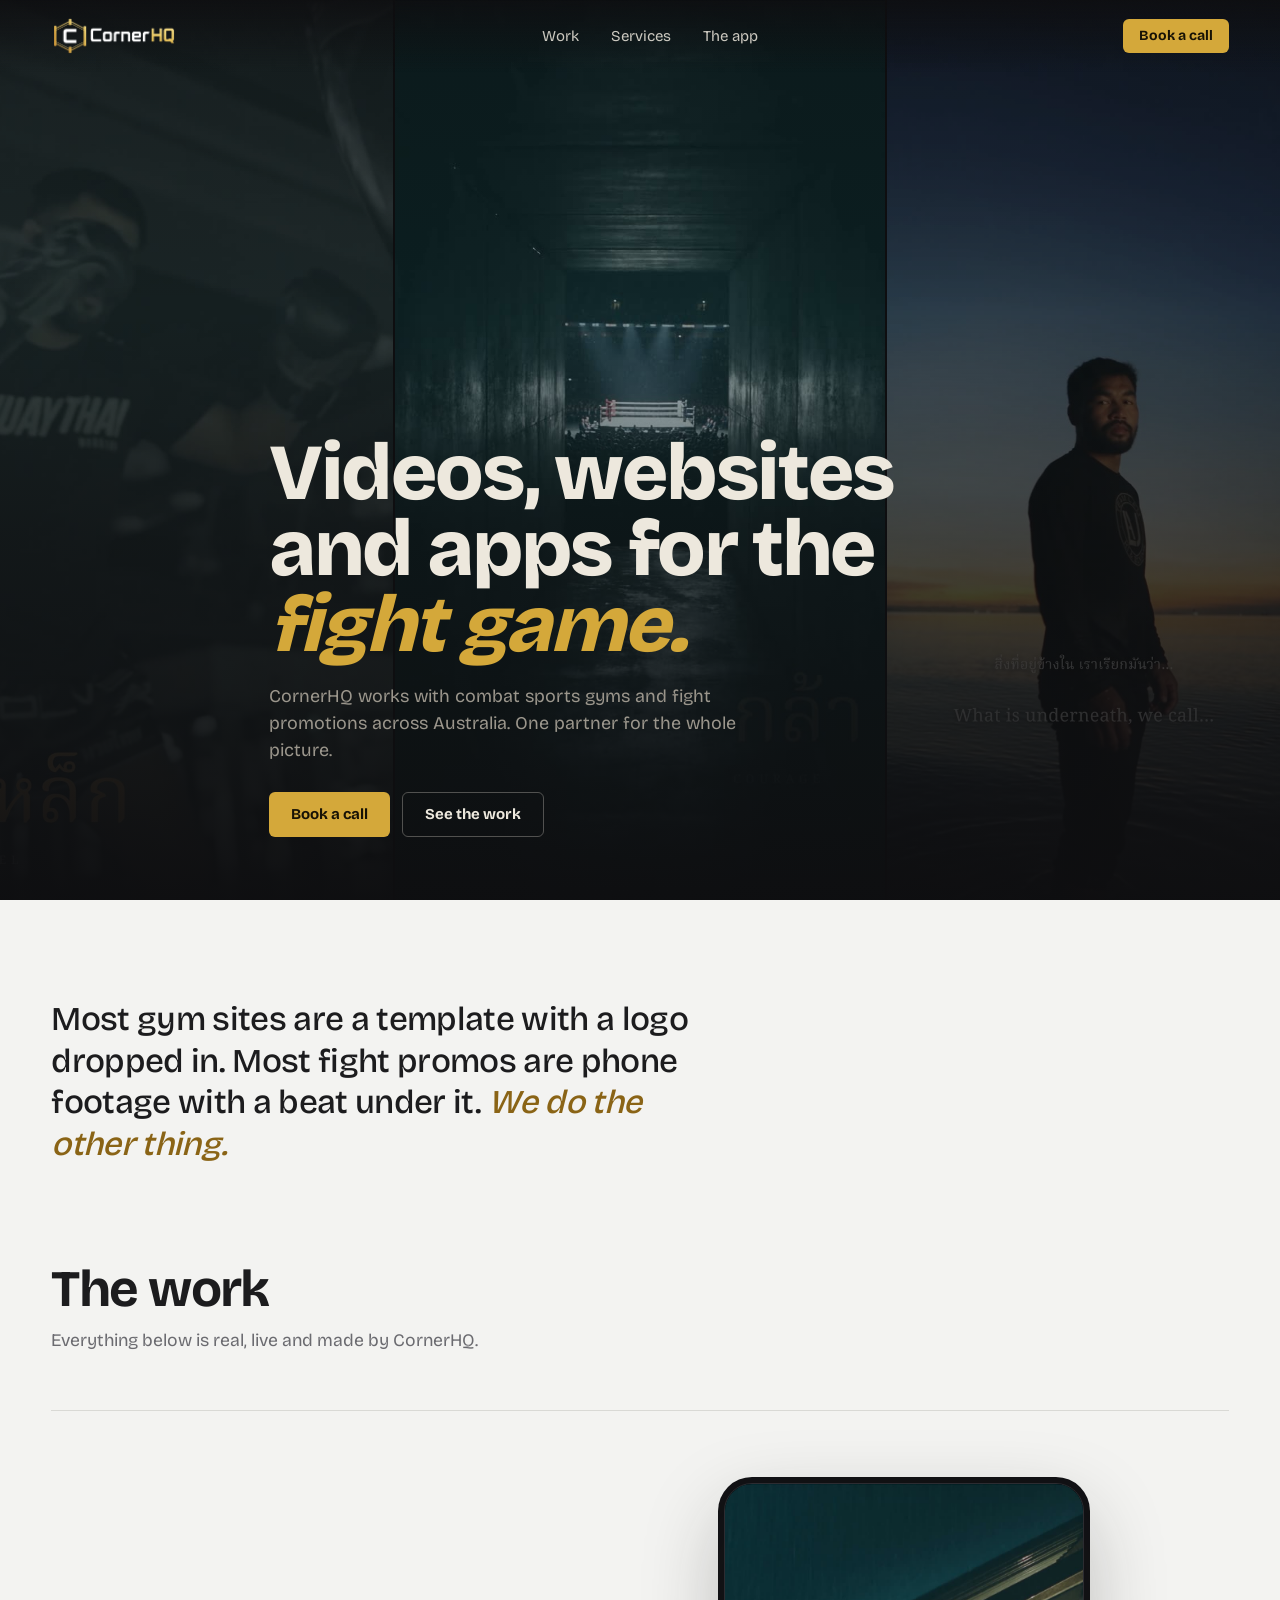
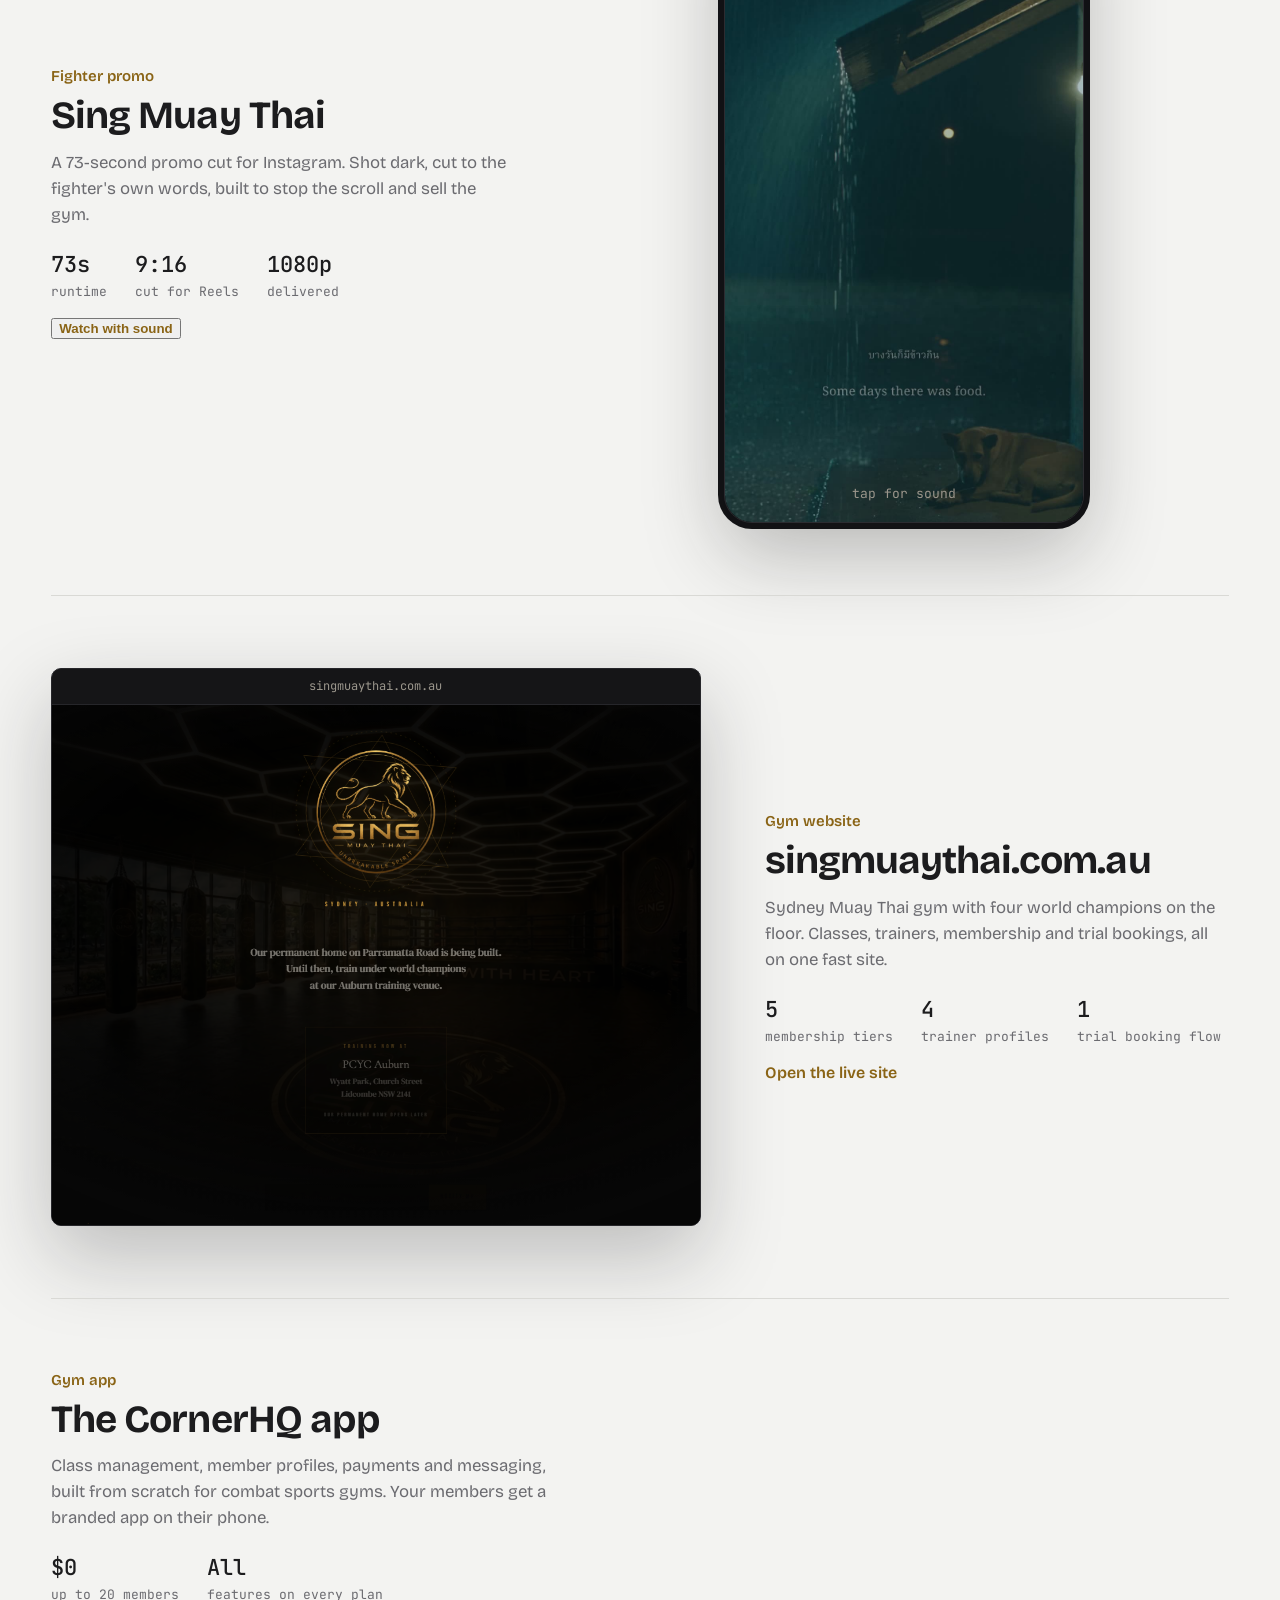
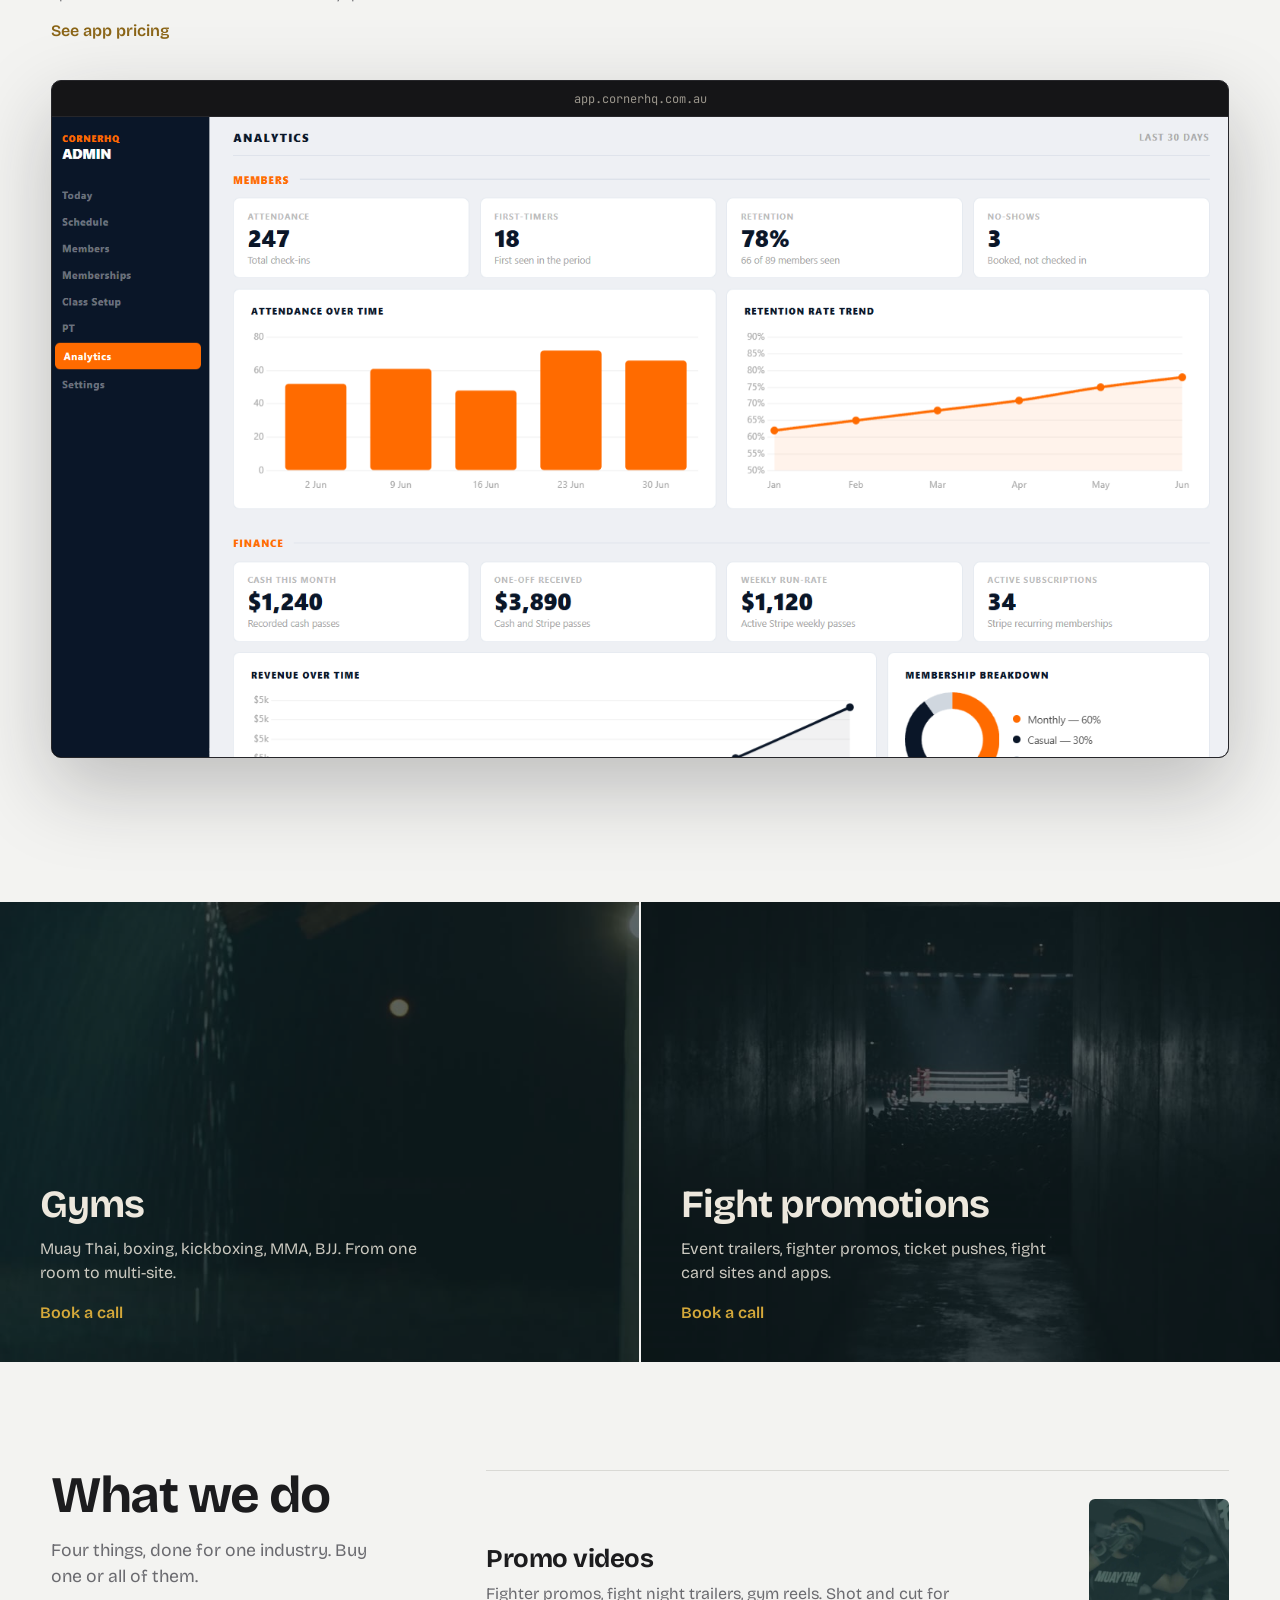
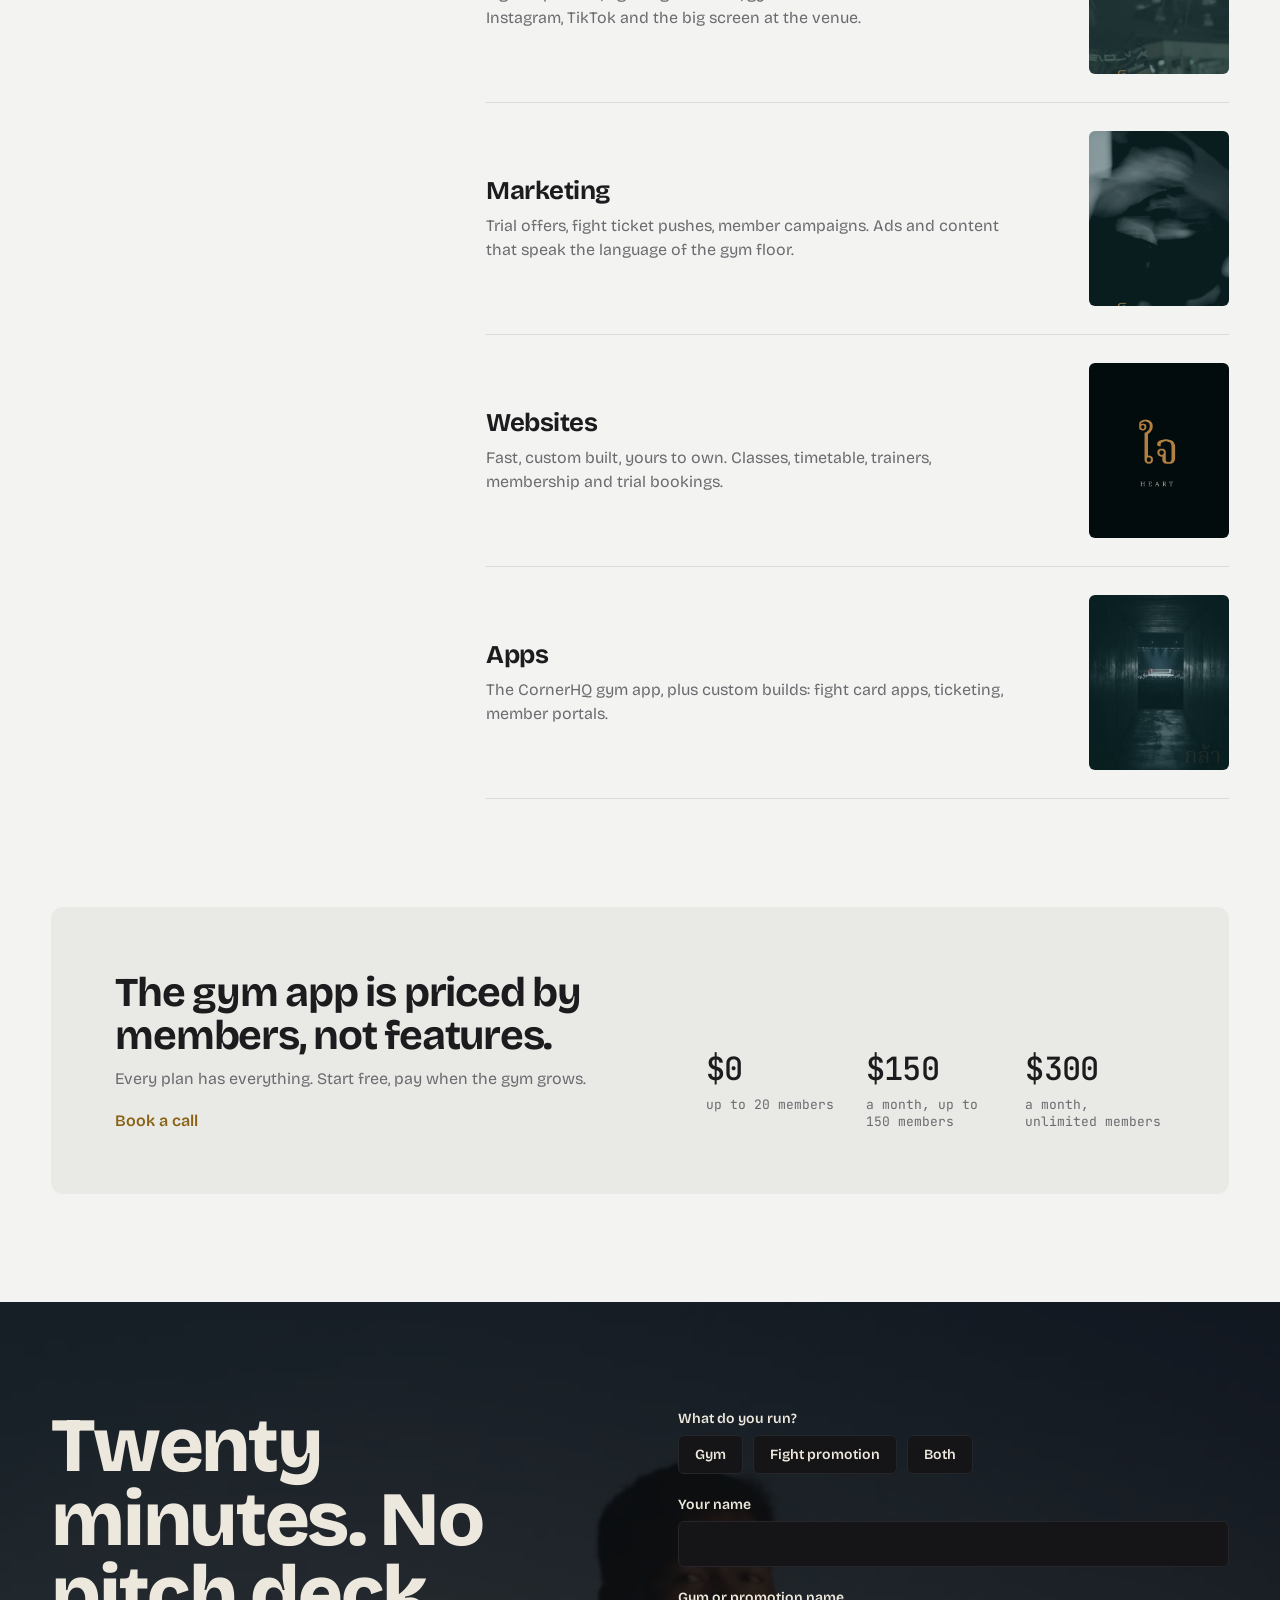
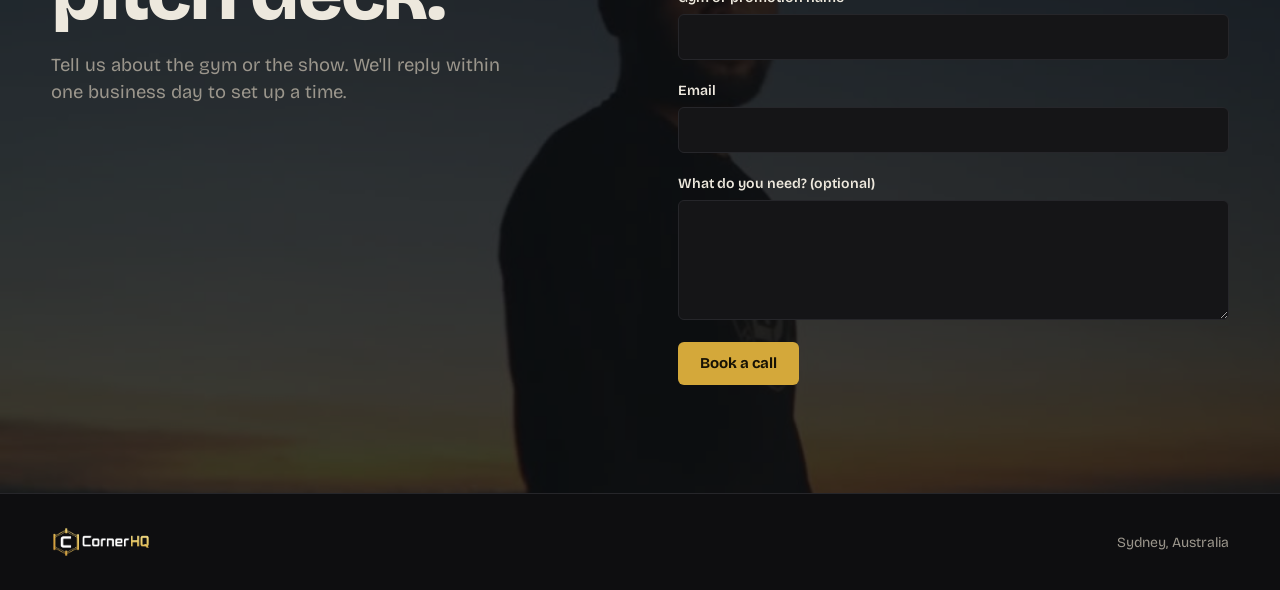
==== commit 6a60b505: "Fix markup accessibility, add landscape social image Co-Authored-By: Claude Fable 5.1 <noreply@anthr" ====
--- a/index.html
+++ b/index.html
@@ -7,7 +7,9 @@
   <meta name="description" content="CornerHQ makes promo videos, marketing, websites and apps for combat sports gyms and fight promotions across Australia.">
   <meta property="og:title" content="CornerHQ: videos, websites and apps for the fight game">
   <meta property="og:description" content="Promo videos, marketing, websites and apps for combat sports gyms and fight promotions across Australia.">
-  <meta property="og:image" content="https://www.cornerhq.com.au/images/reel/f27.jpg">
+  <meta property="og:image" content="https://www.cornerhq.com.au/images/og.jpg">
+  <meta property="og:image:width" content="1200">
+  <meta property="og:image:height" content="630">
   <meta property="og:type" content="website">
   <meta property="og:url" content="https://www.cornerhq.com.au/">
   <meta name="theme-color" content="#0E0E10">
@@ -75,7 +77,7 @@
           </div>
           <div class="phone">
             <video class="loop-video" src="video/reel-loop.mp4" poster="images/reel/f10.jpg" autoplay muted loop playsinline preload="metadata"></video>
-            <button class="phone-open btn-watch" type="button" aria-label="Watch the full promo with sound"><span>tap for sound</span></button>
+            <button class="phone-open btn-watch" type="button" aria-label="Tap for sound: watch the full promo"><span>tap for sound</span></button>
           </div>
         </article>
 
@@ -164,7 +166,7 @@
           <div class="svc reveal">
             <div>
               <h3>Websites</h3>
-              <p>Fast, custom built, yours to own. Classes, timetable, trainers, membership and trial bookings that actually convert.</p>
+              <p>Fast, custom built, yours to own. Classes, timetable, trainers, membership and trial bookings.</p>
             </div>
             <img src="images/reel/f70.jpg" alt="" loading="lazy">
           </div>
@@ -196,7 +198,7 @@
       </div>
     </section>
 
-    <section class="book on-dark" id="book">
+    <section class="book" id="book">
       <img class="book-bg" src="images/reel/f63.jpg" alt="" loading="lazy">
       <div class="wrap">
         <div class="book-intro">
@@ -206,7 +208,7 @@
         <form class="form" id="enquiry" action="https://api.web3forms.com/submit" method="POST" novalidate>
           <input type="hidden" name="access_key" value="5406bfa5-c77e-400b-b2ca-8432e988be85">
           <input type="hidden" name="subject" value="New enquiry from cornerhq.com.au">
-          <input type="checkbox" name="botcheck" class="visually-hidden" tabindex="-1" autocomplete="off">
+          <input type="checkbox" name="botcheck" class="visually-hidden" tabindex="-1" autocomplete="off" aria-hidden="true">
 
           <fieldset class="field">
             <legend class="label">What do you run?</legend>
@@ -254,7 +256,7 @@
     </div>
   </footer>
 
-  <dialog class="lightbox" id="lightbox">
+  <dialog class="lightbox" id="lightbox" aria-label="Full promo video">
     <div class="lightbox-inner">
       <video id="lightbox-video" controls playsinline preload="none" poster="images/reel/poster.jpg"></video>
       <button class="lightbox-close" type="button" id="lightbox-close">Close</button>
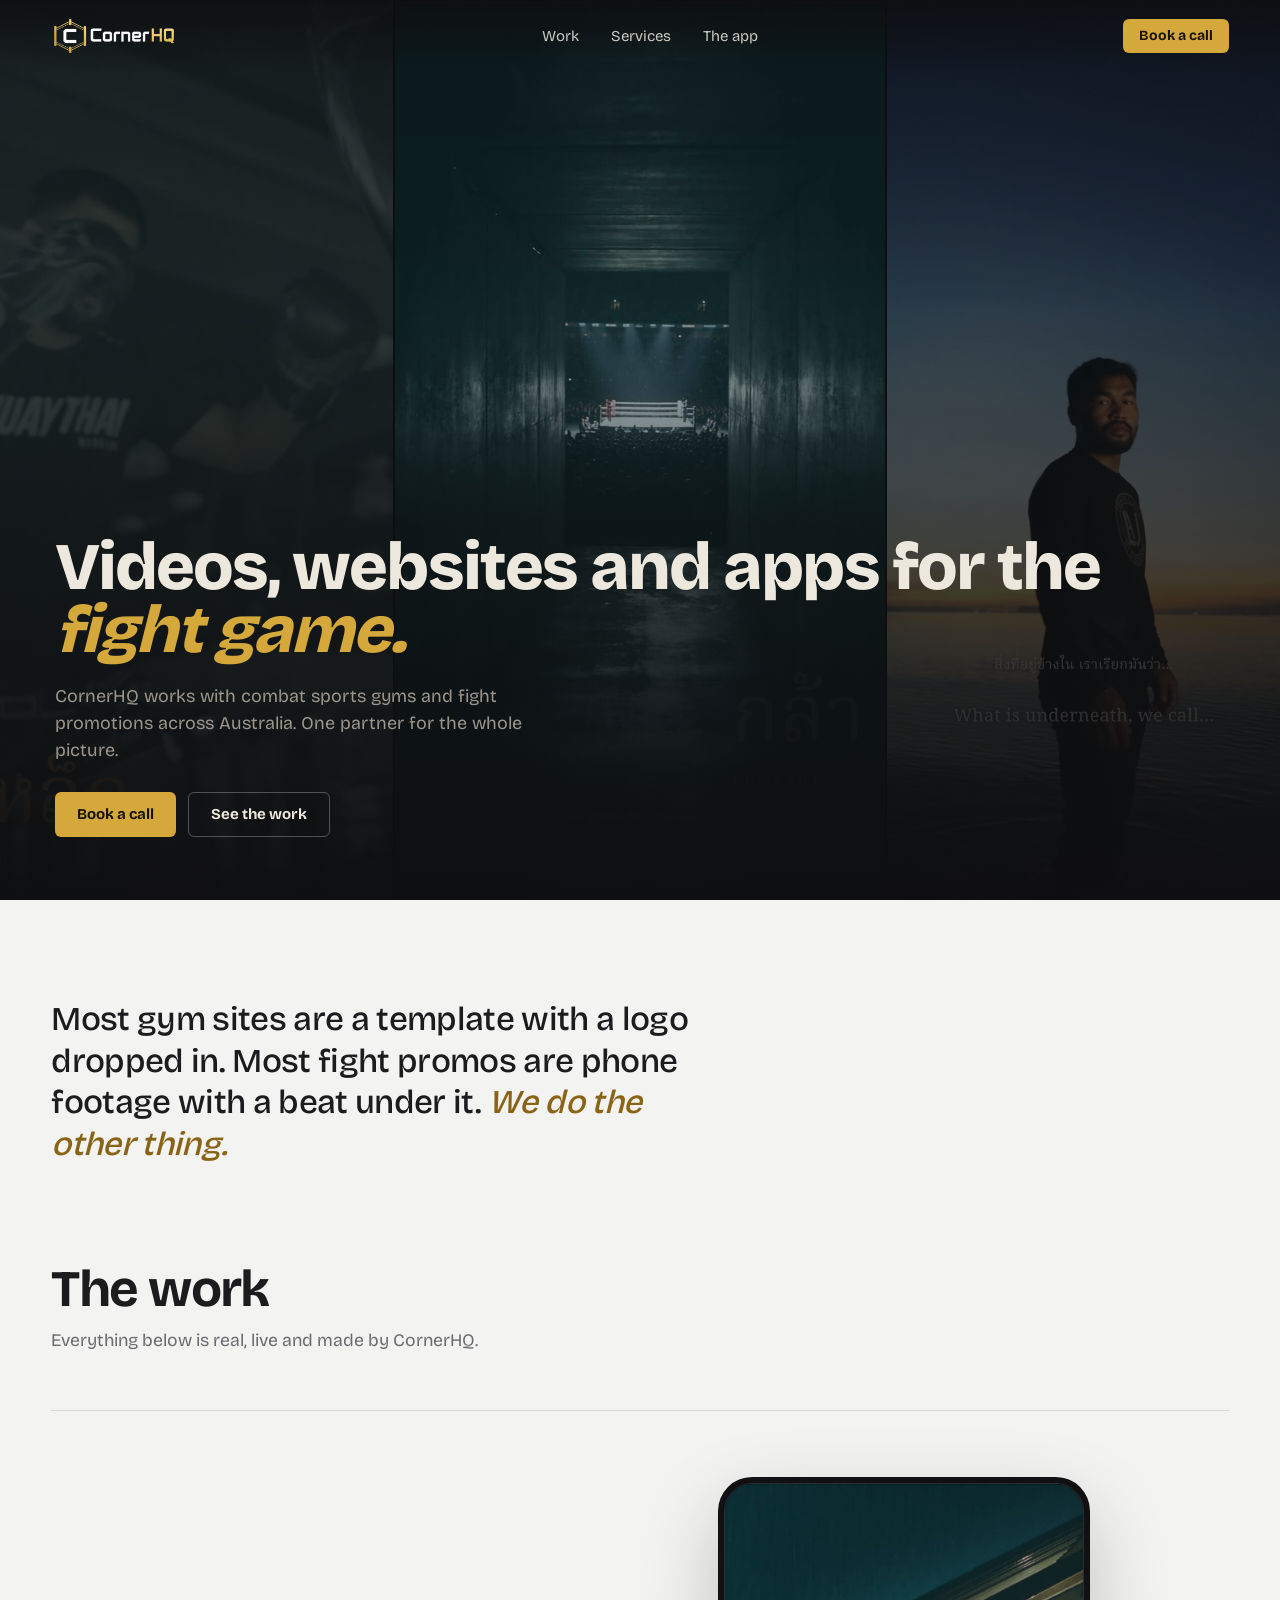
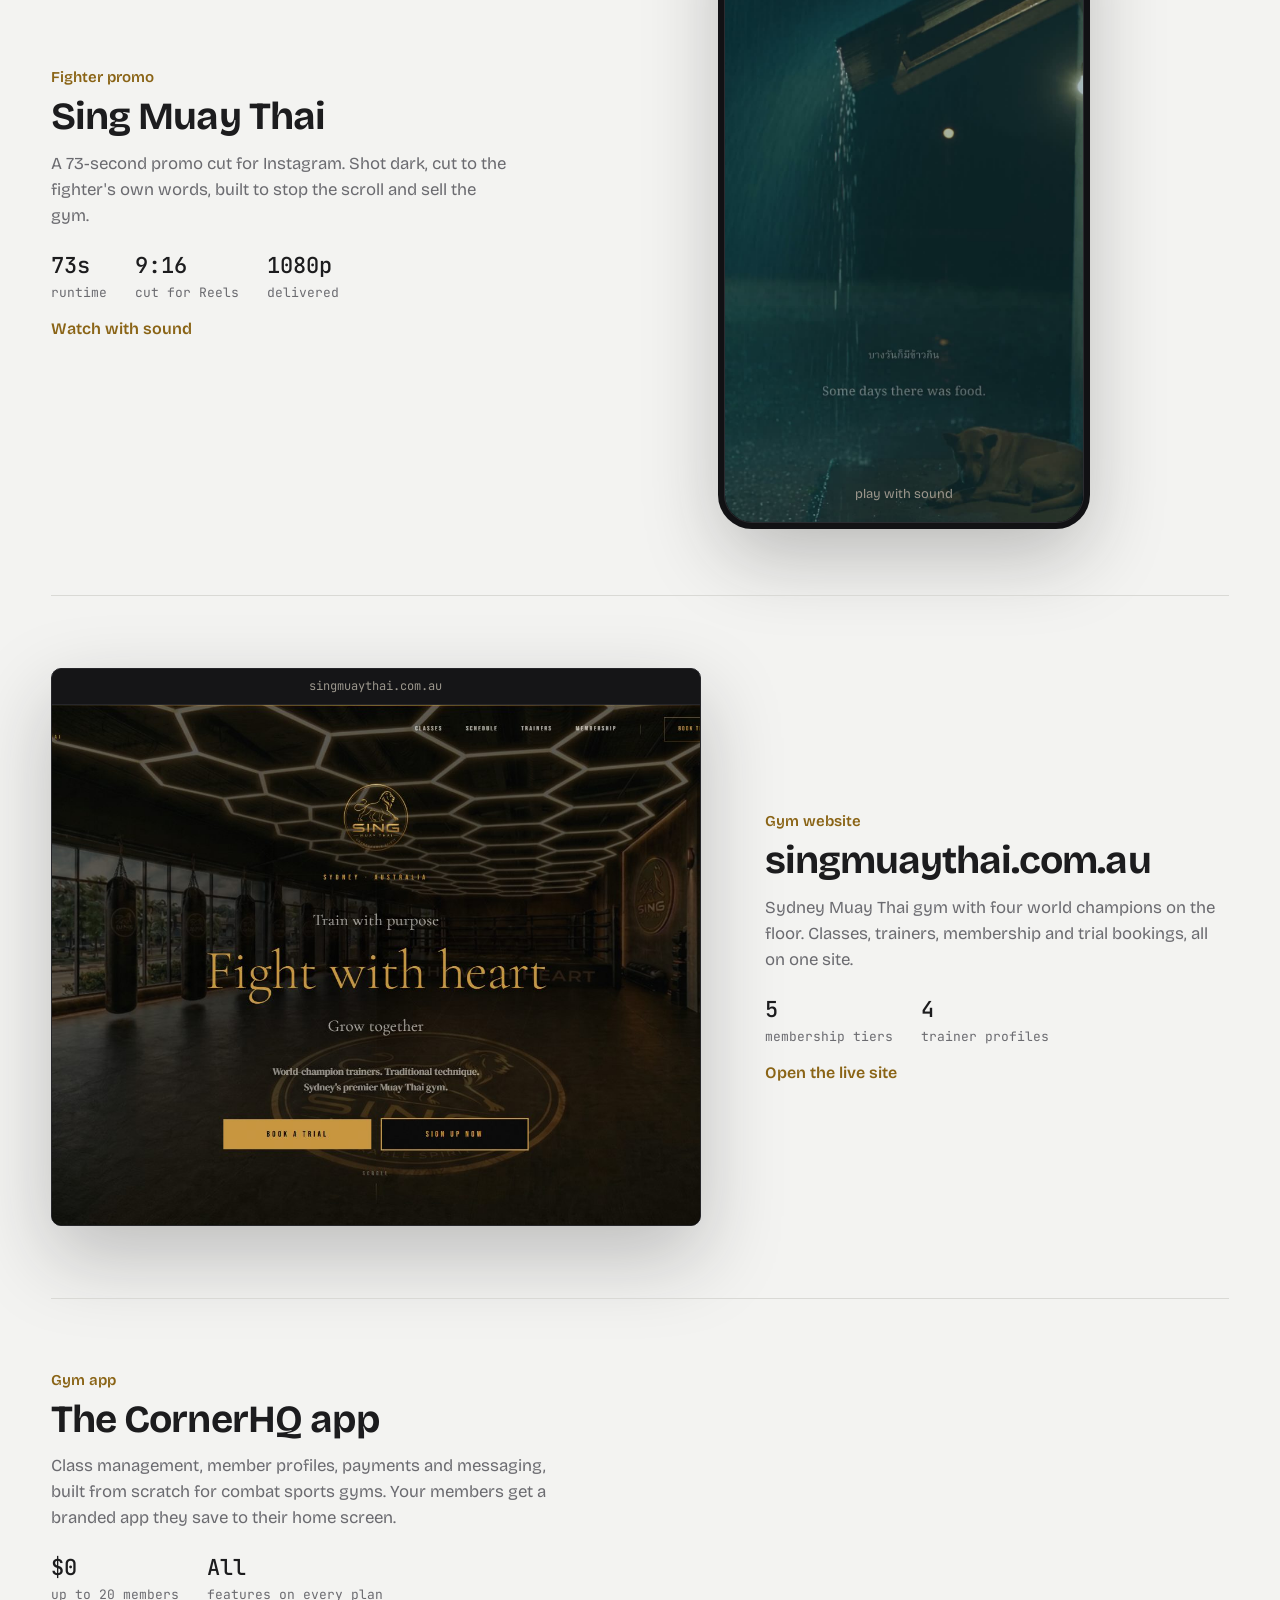
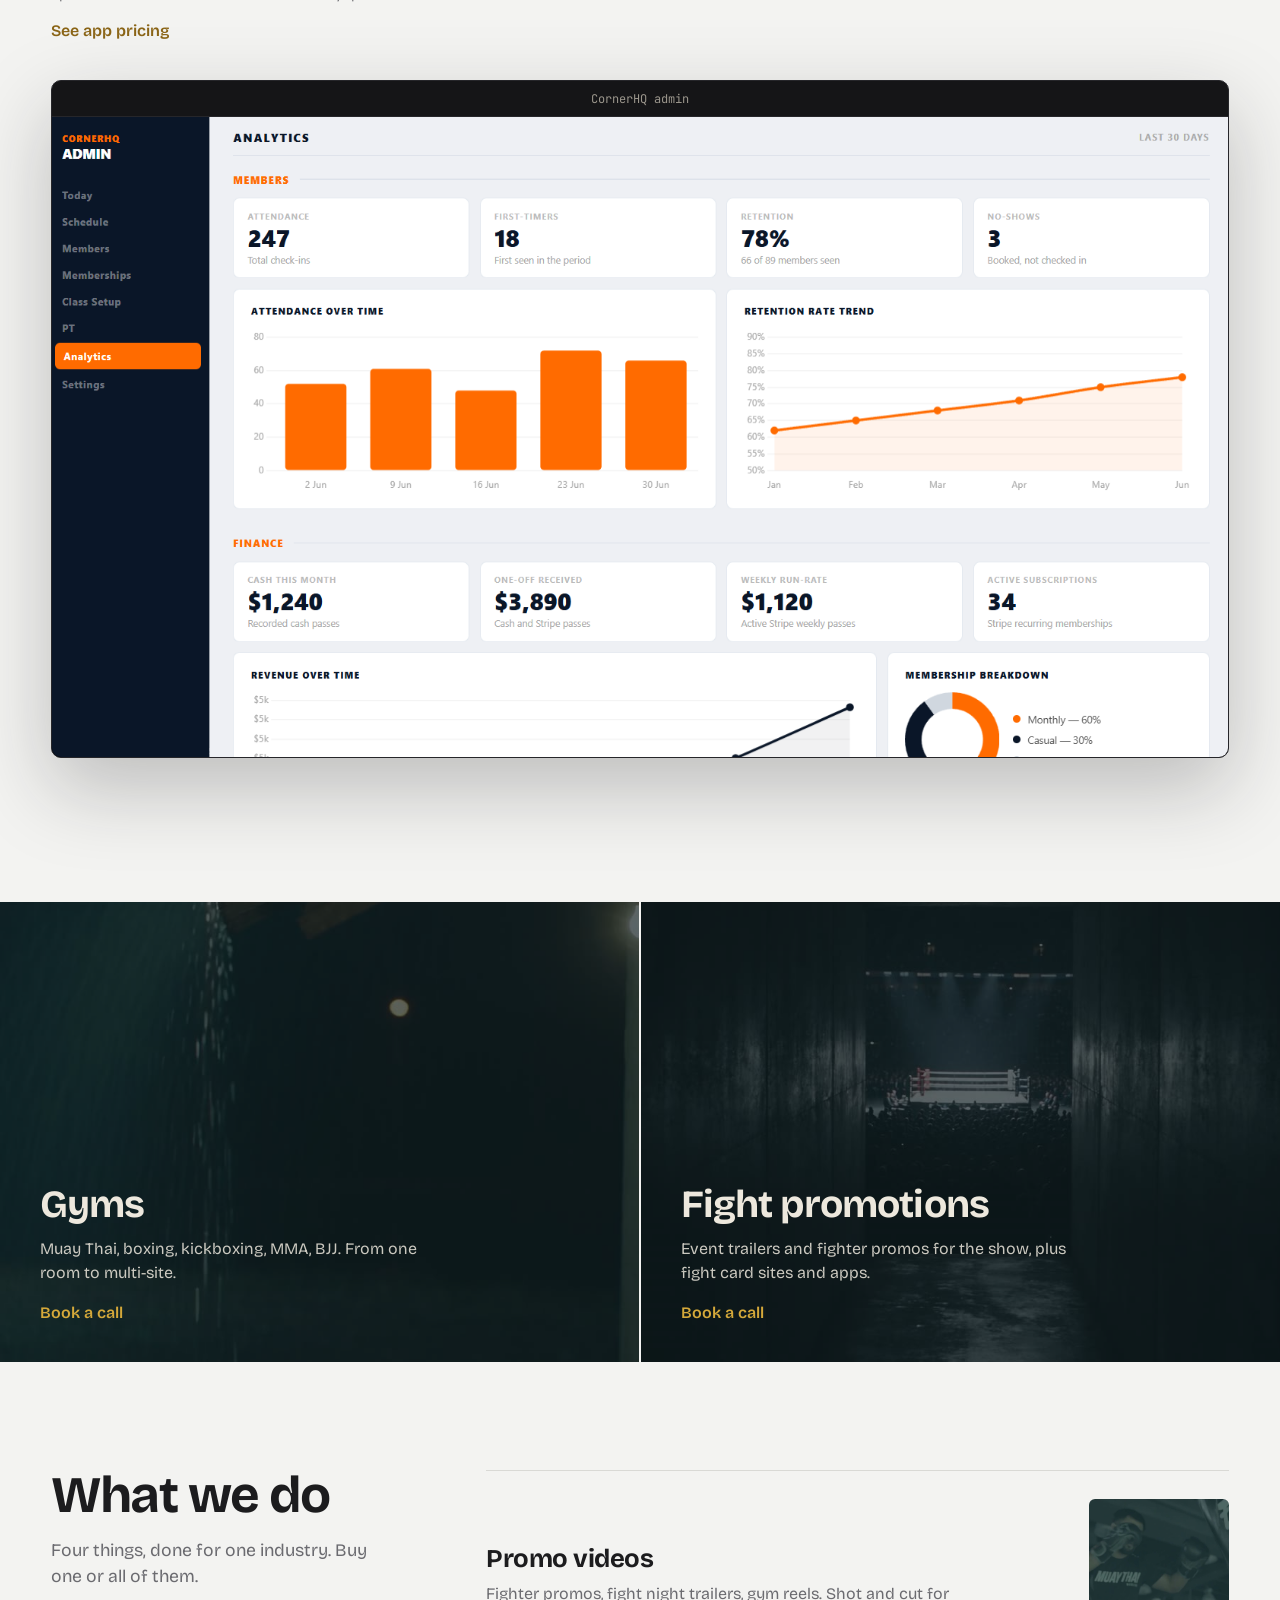
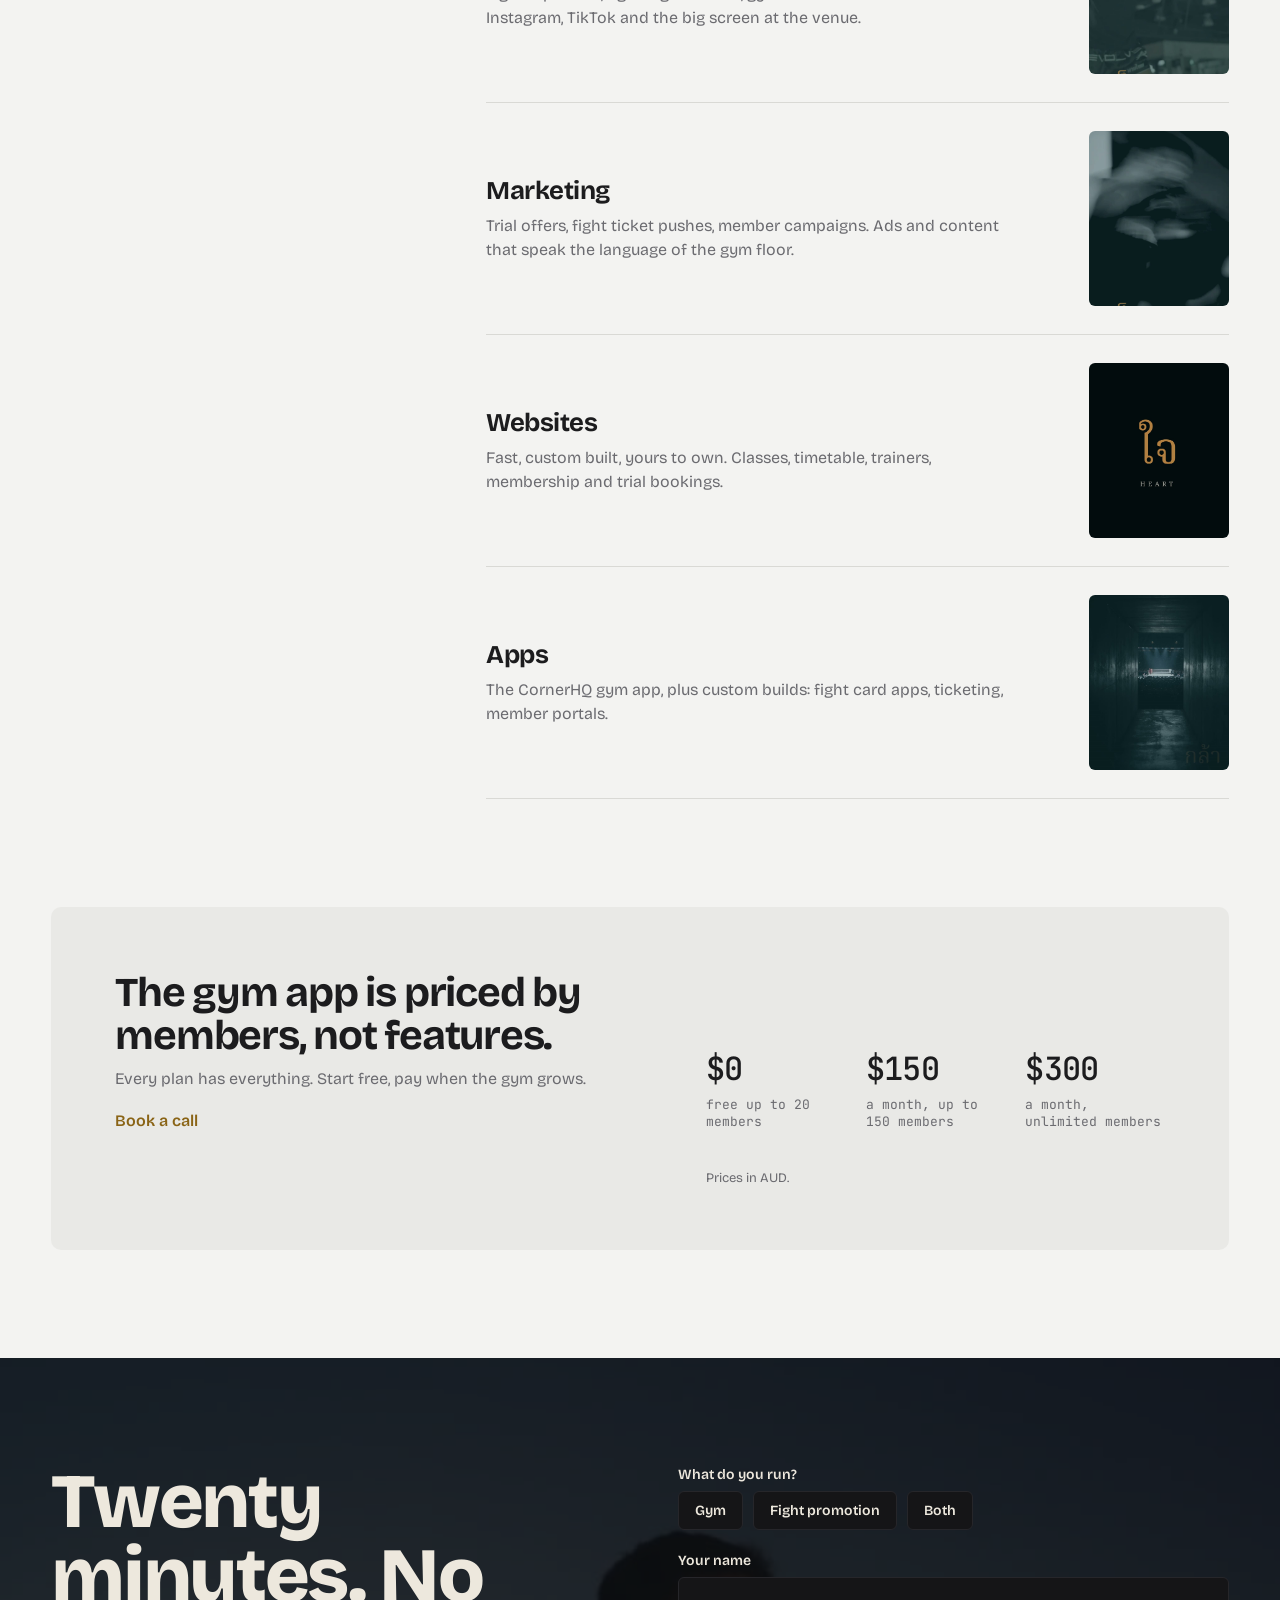
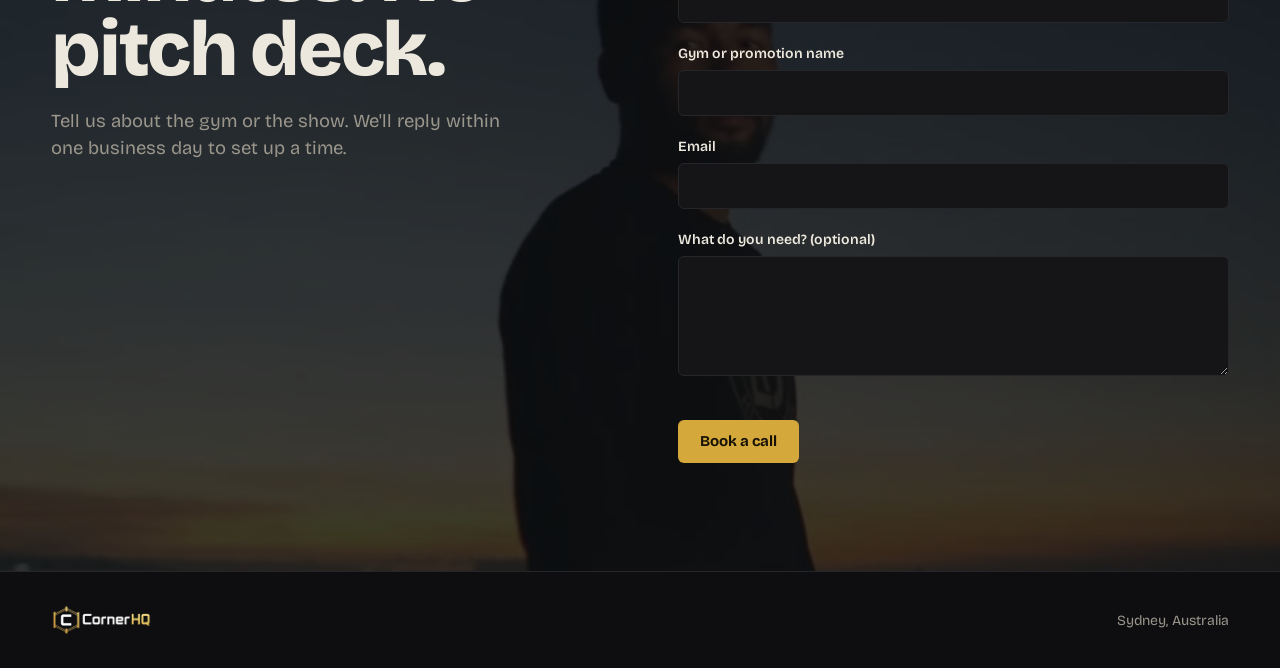
==== commit a6f2ccd8: "Final pass: Sing screenshot past splash, anchors, copy, favicon, cache headers Co-Authored-By: Claud" ====
--- a/index.html
+++ b/index.html
@@ -12,6 +12,8 @@
   <meta property="og:image:height" content="630">
   <meta property="og:type" content="website">
   <meta property="og:url" content="https://www.cornerhq.com.au/">
+  <link rel="canonical" href="https://www.cornerhq.com.au/">
+  <link rel="icon" href="images/favicon.png" type="image/png">
   <meta name="theme-color" content="#0E0E10">
   <link rel="preload" href="fonts/bricolage-grotesque.woff2" as="font" type="font/woff2" crossorigin>
   <link rel="preload" href="images/reel/poster.jpg" as="image">
@@ -38,7 +40,7 @@
       <div class="hero-strip" aria-hidden="true">
         <div class="hero-still"><img src="images/reel/f54.jpg" alt="" loading="eager"></div>
         <div>
-          <video class="hero-video" src="video/reel-loop.mp4" poster="images/reel/poster.jpg" autoplay muted loop playsinline preload="metadata"></video>
+          <video class="hero-video" src="video/reel-loop.mp4" poster="images/reel/poster.jpg" muted loop playsinline preload="metadata"></video>
         </div>
         <div class="hero-still"><img src="images/reel/f63.jpg" alt="" loading="eager"></div>
       </div>
@@ -76,8 +78,8 @@
             <button class="link btn-watch" type="button">Watch with sound</button>
           </div>
           <div class="phone">
-            <video class="loop-video" src="video/reel-loop.mp4" poster="images/reel/f10.jpg" autoplay muted loop playsinline preload="metadata"></video>
-            <button class="phone-open btn-watch" type="button" aria-label="Tap for sound: watch the full promo"><span>tap for sound</span></button>
+            <video class="loop-video" src="video/reel-loop.mp4" poster="images/reel/f10.jpg" muted loop playsinline preload="metadata"></video>
+            <button class="phone-open btn-watch" type="button" aria-label="Play the full promo with sound"><span>play with sound</span></button>
           </div>
         </article>
 
@@ -85,28 +87,26 @@
           <div class="piece-text">
             <p class="piece-kind">Gym website</p>
             <h3>singmuaythai.com.au</h3>
-            <p>Sydney Muay Thai gym with four world champions on the floor. Classes, trainers, membership and trial bookings, all on one fast site.</p>
+            <p>Sydney Muay Thai gym with four world champions on the floor. Classes, trainers, membership and trial bookings, all on one site.</p>
             <div class="facts">
               <div><b>5</b>membership tiers</div>
               <div><b>4</b>trainer profiles</div>
-              <div><b>1</b>trial booking flow</div>
-            </div>
-            <a class="link" href="https://singmuaythai.com.au" target="_blank" rel="noopener">Open the live site</a>
-          </div>
-          <div class="browser">
+            </div>
+            <a class="link" href="https://www.singmuaythai.com.au" target="_blank" rel="noopener">Open the live site</a>
+          </div>
+          <a class="browser" href="https://www.singmuaythai.com.au" target="_blank" rel="noopener" aria-label="Open singmuaythai.com.au in a new tab">
             <div class="browser-bar">singmuaythai.com.au</div>
             <div class="browser-body">
-              <img src="images/sing-site.png" alt="Screenshot of the Sing Muay Thai website" loading="lazy" width="1280" height="900">
-              <iframe class="site-frame" data-src="https://singmuaythai.com.au" title="Sing Muay Thai website, live" tabindex="-1"></iframe>
-            </div>
-          </div>
+              <img src="images/sing-site.jpg" alt="Screenshot of the Sing Muay Thai website" loading="lazy" width="1280" height="900">
+            </div>
+          </a>
         </article>
 
         <article class="piece piece-wide reveal">
           <div class="piece-text">
             <p class="piece-kind">Gym app</p>
             <h3>The CornerHQ app</h3>
-            <p>Class management, member profiles, payments and messaging, built from scratch for combat sports gyms. Your members get a branded app on their phone.</p>
+            <p>Class management, member profiles, payments and messaging, built from scratch for combat sports gyms. Your members get a branded app they save to their home screen.</p>
             <div class="facts">
               <div><b>$0</b>up to 20 members</div>
               <div><b>All</b>features on every plan</div>
@@ -114,7 +114,7 @@
             <a class="link" href="#app">See app pricing</a>
           </div>
           <div class="browser">
-            <div class="browser-bar">app.cornerhq.com.au</div>
+            <div class="browser-bar">CornerHQ admin</div>
             <div class="browser-body">
               <img src="images/dashboard-preview.png" alt="CornerHQ dashboard showing members, attendance and revenue" loading="lazy" width="1547" height="1058">
             </div>
@@ -135,7 +135,7 @@
           <img src="images/reel/f27.jpg" alt="" loading="lazy">
           <div class="who-text">
             <h3>Fight promotions</h3>
-            <p>Event trailers, fighter promos, ticket pushes, fight card sites and apps.</p>
+            <p>Event trailers and fighter promos for the show, plus fight card sites and apps.</p>
             <span class="link">Book a call</span>
           </div>
         </a>
@@ -181,6 +181,7 @@
       </div>
     </section>
 
+    <span id="pricing" class="anchor" aria-hidden="true"></span>
     <section class="app" id="app">
       <div class="wrap">
         <div class="app-box reveal">
@@ -190,14 +191,16 @@
             <a class="link" href="#book">Book a call</a>
           </div>
           <div class="tiers">
-            <div><b>$0</b>up to 20 members</div>
+            <div><b>$0</b>free up to 20 members</div>
             <div><b>$150</b>a month, up to 150 members</div>
             <div><b>$300</b>a month, unlimited members</div>
           </div>
-        </div>
-      </div>
-    </section>
-
+          <p class="tiers-note">Prices in AUD.</p>
+        </div>
+      </div>
+    </section>
+
+    <span id="contact" class="anchor" aria-hidden="true"></span>
     <section class="book" id="book">
       <img class="book-bg" src="images/reel/f63.jpg" alt="" loading="lazy">
       <div class="wrap">
--- a/css/site.css
+++ b/css/site.css
@@ -56,6 +56,8 @@
 p { margin: 0; }
 :focus-visible { outline: 2px solid var(--gold-dark); outline-offset: 3px; }
 .wrap { max-width: 1280px; margin: 0 auto; padding: 0 clamp(20px, 4vw, 56px); }
+section[id], .anchor { scroll-margin-top: calc(var(--nav-h) + 24px); }
+.anchor { display: block; }
 .visually-hidden { position: absolute; width: 1px; height: 1px; overflow: hidden; clip: rect(0 0 0 0); white-space: nowrap; }
 
 /* Buttons */
@@ -72,6 +74,7 @@
 .btn-ghost:hover { background: rgba(255, 255, 255, .06); }
 .link { color: var(--gold); font-weight: 600; }
 .link:hover { text-decoration: underline; }
+button.link { border: 0; background: none; padding: 0; font: inherit; font-weight: 600; cursor: pointer; }
 
 /* Nav: dark over the hero, paper once the hero has scrolled away */
 .nav {
@@ -102,7 +105,7 @@
   background: linear-gradient(180deg, rgba(14, 14, 16, .25) 0%, rgba(14, 14, 16, 0) 35%, rgba(14, 14, 16, .5) 60%, rgba(14, 14, 16, .96) 100%);
 }
 .hero-copy { position: relative; z-index: 2; grid-row: 2; padding-bottom: clamp(40px, 7vh, 80px); }
-.hero h1 { font-size: clamp(2.6rem, 6.2vw, 5.6rem); line-height: .96; letter-spacing: -.03em; font-weight: 800; max-width: 14ch; margin-bottom: 20px; }
+.hero h1 { font-size: clamp(2.4rem, 5.2vw, 4.8rem); line-height: .96; letter-spacing: -.03em; font-weight: 800; max-width: 26ch; margin-bottom: 20px; }
 .hero h1 em { font-style: italic; color: var(--gold-dark); }
 .hero-sub { font-size: clamp(1.05rem, 1.4vw, 1.3rem); color: var(--bone-2); max-width: 42ch; margin-bottom: 28px; line-height: 1.5; }
 .hero-ctas { display: flex; gap: 12px; flex-wrap: wrap; }
@@ -139,15 +142,14 @@
 }
 .phone video { width: 100%; height: 100%; object-fit: cover; }
 .phone-open { position: absolute; inset: 0; width: 100%; border: 0; background: transparent; cursor: pointer; color: var(--bone); font: inherit; }
-.phone-open span { position: absolute; inset: auto 0 20px 0; text-align: center; font-family: var(--mono); font-size: 13px; color: var(--bone-2); }
+.phone-open span { position: absolute; inset: auto 0 20px 0; text-align: center; font-size: 13px; color: var(--bone-2); }
 .phone-open:hover span { color: var(--bone); }
 .browser { border-radius: var(--r-frame); overflow: hidden; border: 1px solid var(--dark-line); background: var(--dark-2); box-shadow: 0 30px 80px rgba(28, 28, 30, .25); transition: transform .3s var(--ease); }
 .browser:hover { transform: translateY(-4px); }
+a.browser { display: block; color: inherit; }
 .browser-bar { height: 36px; display: flex; align-items: center; justify-content: center; border-bottom: 1px solid var(--dark-line); font-family: var(--mono); font-size: 12px; color: var(--bone-2); }
 .browser-body { position: relative; height: 520px; background: #000; }
 .browser-body img { width: 100%; height: 100%; object-fit: cover; object-position: top; }
-.browser-body iframe { position: absolute; inset: 0; width: 100%; height: 100%; border: 0; pointer-events: none; opacity: 0; transition: opacity .4s; }
-.browser-body iframe.is-loaded { opacity: 1; }
 .piece-wide .browser-body { height: auto; }
 .piece-wide .browser-body img { max-height: 640px; }
 
@@ -175,11 +177,12 @@
 
 /* App pricing */
 .app { padding: 0 0 clamp(80px, 12vh, 140px); }
-.app-box { background: var(--paper-2); border-radius: 12px; padding: clamp(32px, 5vw, 64px); display: grid; grid-template-columns: 1.2fr 1fr; gap: 40px; align-items: end; }
+.app-box { background: var(--paper-2); border-radius: var(--r-frame); padding: clamp(32px, 5vw, 64px); display: grid; grid-template-columns: 1.2fr 1fr; gap: 40px; align-items: end; }
 .app h2 { font-size: clamp(1.8rem, 3.2vw, 2.8rem); letter-spacing: -.03em; font-weight: 700; line-height: 1.05; max-width: 22ch; margin-bottom: 10px; }
 .app-box > div > p { color: var(--ink-2); max-width: 55ch; line-height: 1.5; }
 .tiers { display: grid; grid-template-columns: repeat(3, 1fr); gap: 20px; font-family: var(--mono); font-size: 13px; color: var(--ink-2); }
 .tiers b { display: block; font-size: 32px; color: var(--ink); font-weight: 500; letter-spacing: -.02em; margin-bottom: 6px; }
+.app-box .tiers-note { grid-column: 2; font-size: 13px; color: var(--ink-2); }
 .app .link { display: inline-block; margin-top: 20px; }
 
 /* Closing band: heading + enquiry form, the single dark band */
@@ -189,6 +192,7 @@
 .book h2 { font-size: clamp(2.6rem, 6vw, 5.2rem); letter-spacing: -.03em; font-weight: 800; line-height: .96; max-width: 12ch; margin-bottom: 20px; }
 .book-intro p { color: var(--bone-2); font-size: 1.15rem; max-width: 40ch; line-height: 1.5; }
 .form { display: grid; gap: 22px; }
+.form[hidden] { display: none; }
 .field { display: grid; gap: 8px; }
 .field label, .field .label { font-size: 14px; font-weight: 600; color: var(--bone); }
 .pills { position: relative; display: flex; gap: 10px; flex-wrap: wrap; }
@@ -204,8 +208,8 @@
 .field input::placeholder, .field textarea::placeholder { color: #7A7570; }
 .field input:focus, .field textarea:focus { outline: 2px solid var(--gold-dark); outline-offset: 0; border-color: var(--gold-dark); }
 .field textarea { min-height: 120px; resize: vertical; }
-.form-error { display: none; color: #F0A38B; font-size: 14px; }
-.form-error.is-visible { display: block; }
+.form-error { color: #F0A38B; font-size: 14px; line-height: 1.4; min-height: 0; }
+.form-error:empty { margin-top: -22px; }
 .form-success { display: none; padding: 24px; border-radius: var(--r); border: 1px solid var(--gold-dark); background: rgba(212, 168, 58, .1); font-size: 1.05rem; line-height: 1.5; }
 .form-success.is-visible { display: block; }
 fieldset.field { border: 0; padding: 0; margin: 0; min-width: 0; }
@@ -254,6 +258,7 @@
   .svc img { width: 96px; }
   .app-box { grid-template-columns: 1fr; }
   .tiers { grid-template-columns: 1fr; gap: 14px; }
+  .app-box .tiers-note { grid-column: 1; }
   .book .wrap { grid-template-columns: 1fr; }
   .facts { flex-wrap: wrap; gap: 18px; }
 }
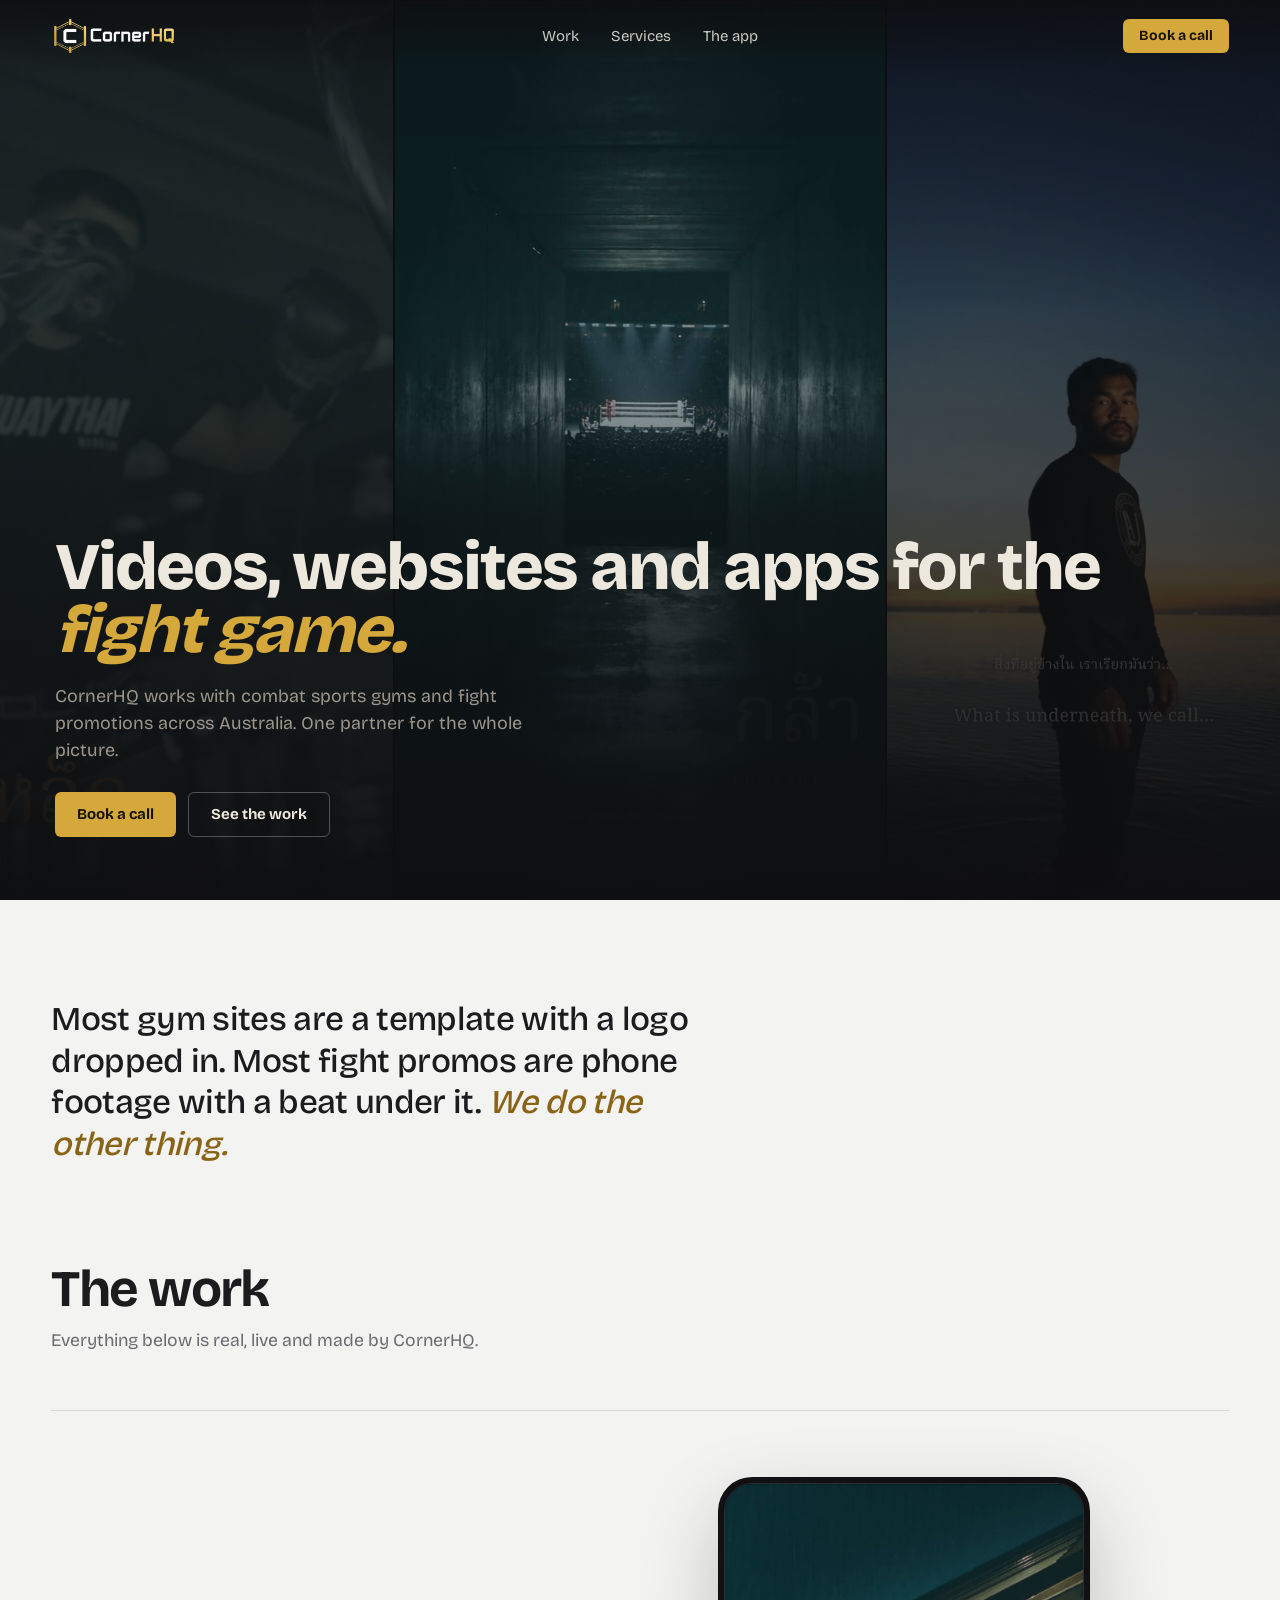
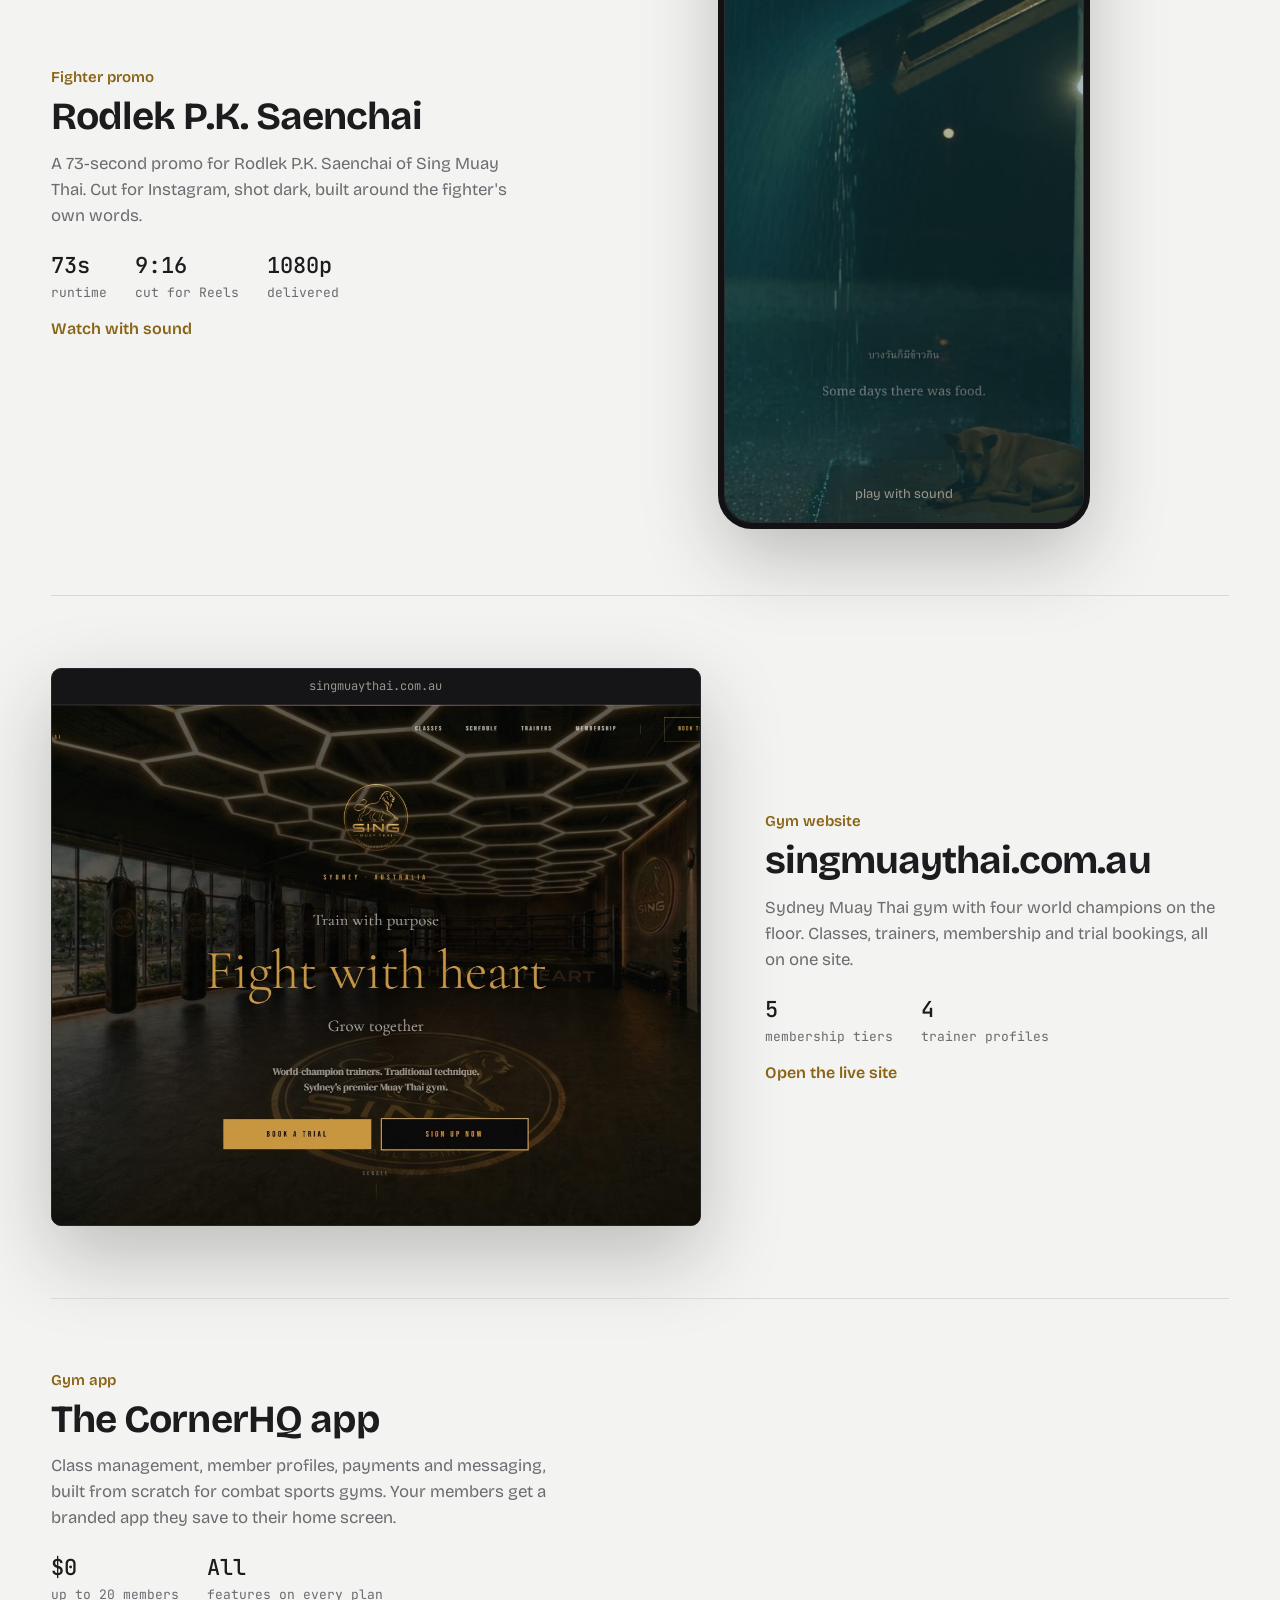
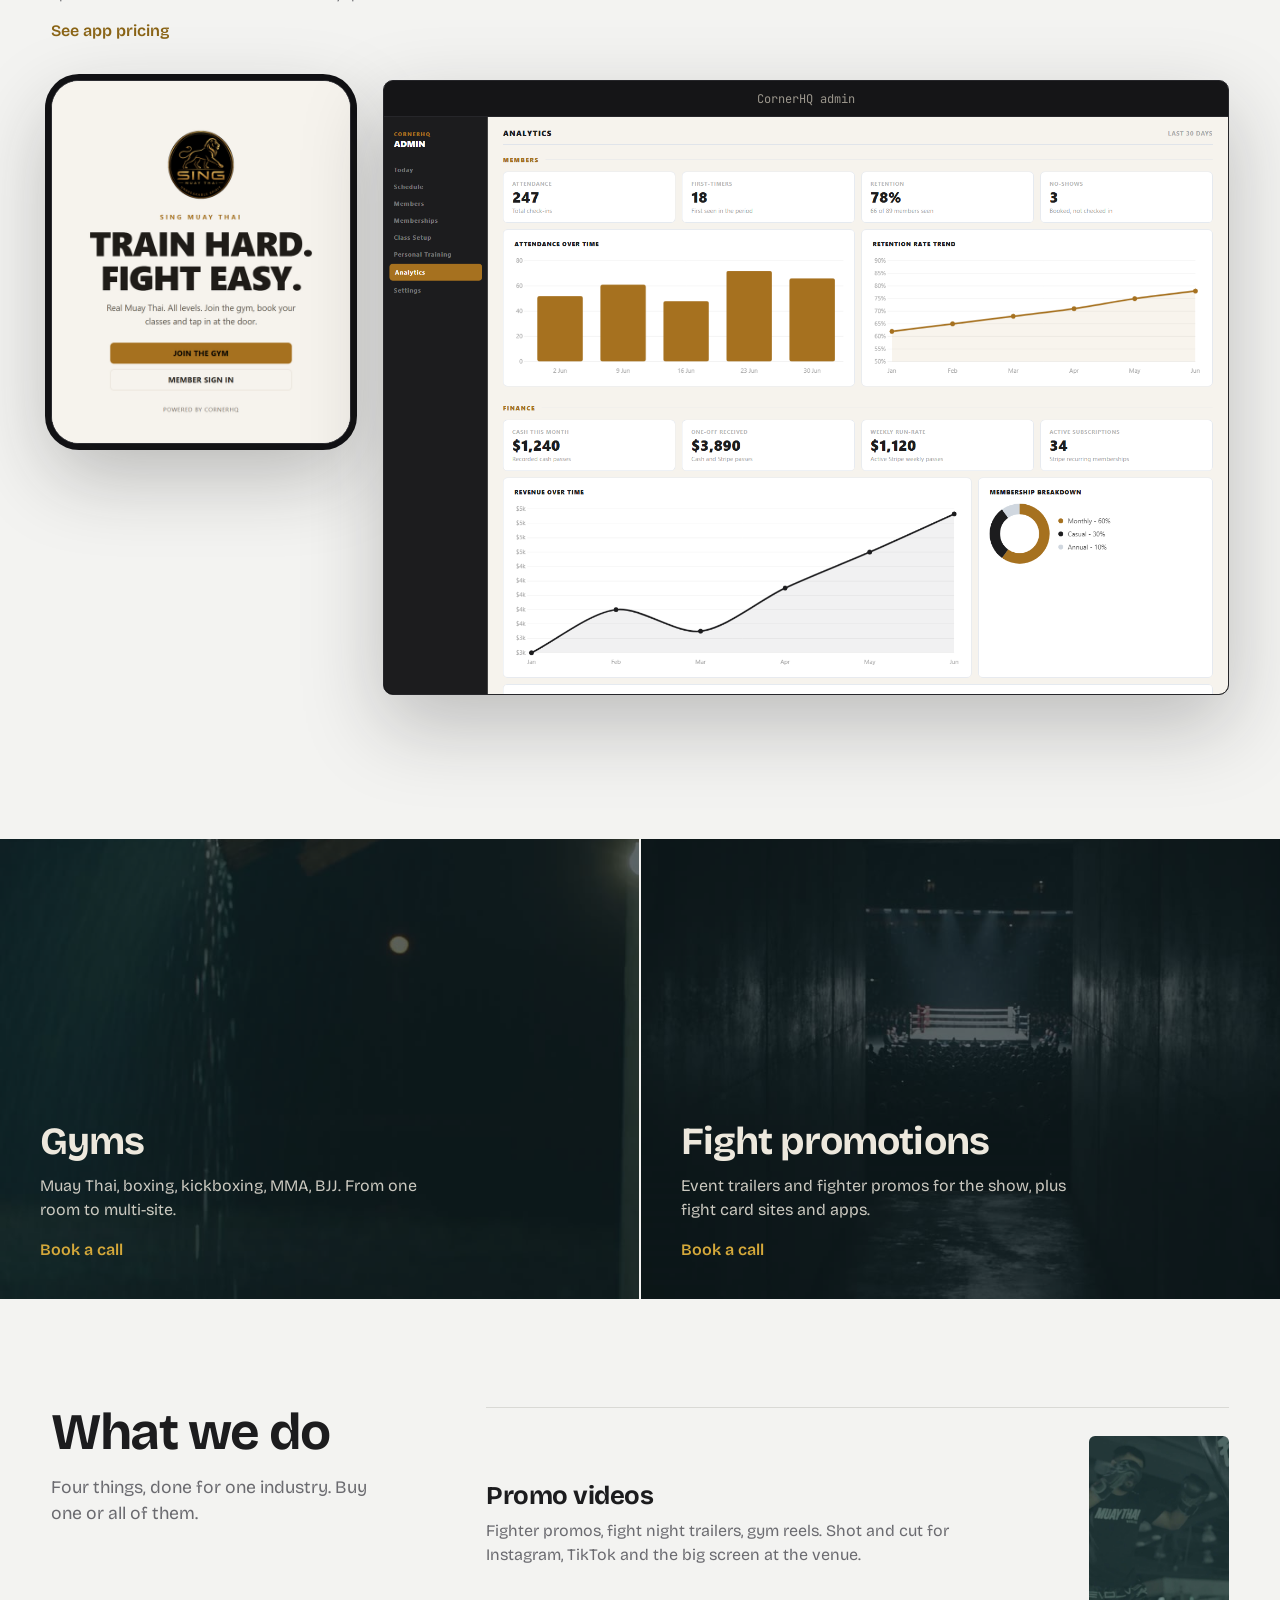
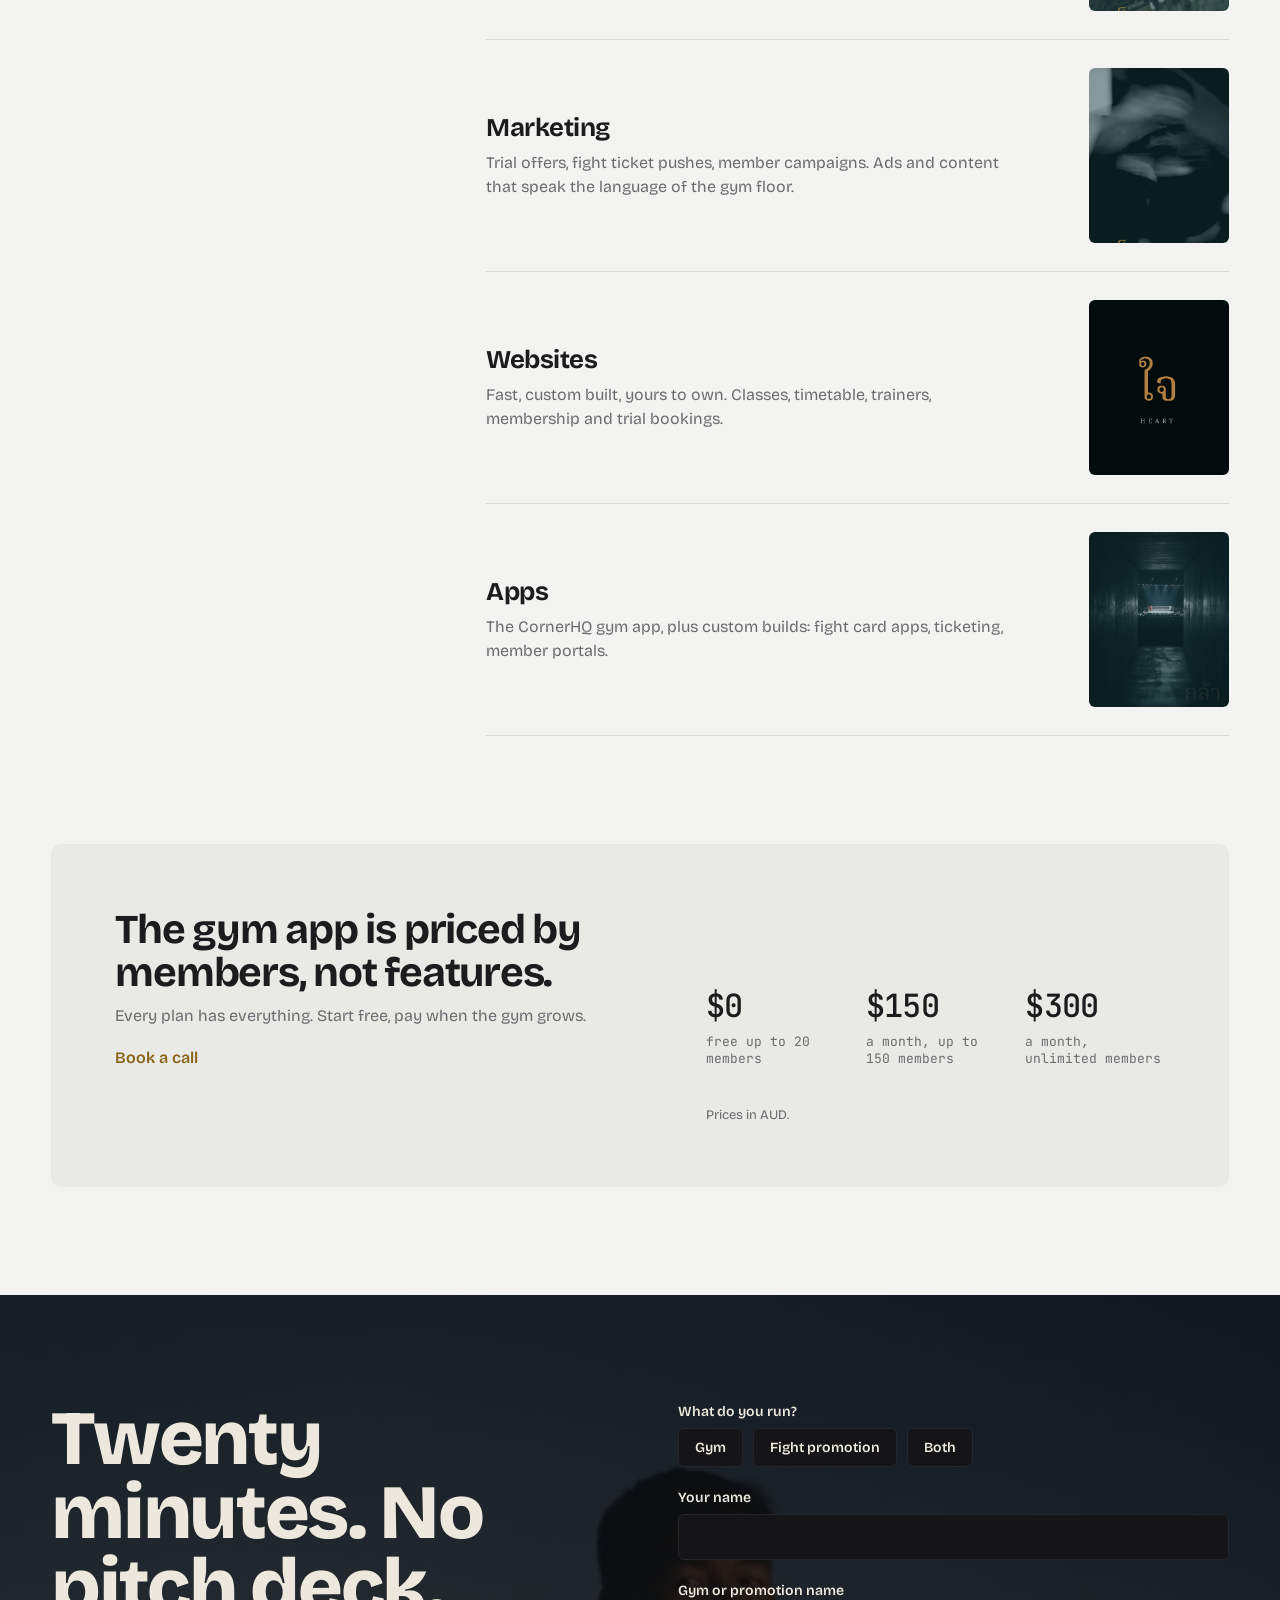
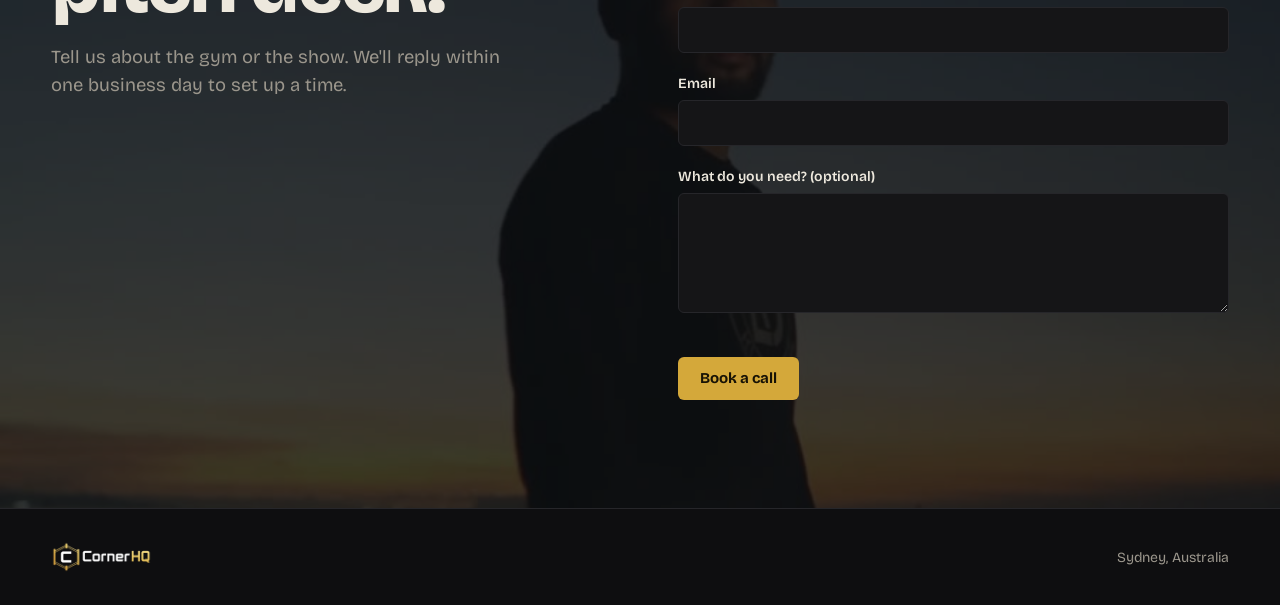
==== commit baf10cad: "Name the promo piece Rodlek P.K. Saenchai, show the member app, recolour admin to cream and gold Co-" ====
--- a/index.html
+++ b/index.html
@@ -68,8 +68,8 @@
         <article class="piece reveal">
           <div class="piece-text">
             <p class="piece-kind">Fighter promo</p>
-            <h3>Sing Muay Thai</h3>
-            <p>A 73-second promo cut for Instagram. Shot dark, cut to the fighter's own words, built to stop the scroll and sell the gym.</p>
+            <h3>Rodlek P.K. Saenchai</h3>
+            <p>A 73-second promo for Rodlek P.K. Saenchai of Sing Muay Thai. Cut for Instagram, shot dark, built around the fighter's own words.</p>
             <div class="facts">
               <div><b>73s</b>runtime</div>
               <div><b>9:16</b>cut for Reels</div>
@@ -113,10 +113,15 @@
             </div>
             <a class="link" href="#app">See app pricing</a>
           </div>
-          <div class="browser">
-            <div class="browser-bar">CornerHQ admin</div>
-            <div class="browser-body">
-              <img src="images/dashboard-preview.png" alt="CornerHQ dashboard showing members, attendance and revenue" loading="lazy" width="1547" height="1058">
+          <div class="app-shots">
+            <div class="phone-shot">
+              <img src="images/member-app.png" alt="Sing Muay Thai member app home screen, powered by CornerHQ" loading="lazy" width="660" height="800">
+            </div>
+            <div class="browser">
+              <div class="browser-bar">CornerHQ admin</div>
+              <div class="browser-body">
+                <img src="images/dashboard-preview.png" alt="CornerHQ admin dashboard showing members, attendance and revenue" loading="lazy" width="1547" height="1058">
+              </div>
             </div>
           </div>
         </article>
--- a/css/site.css
+++ b/css/site.css
@@ -151,6 +151,9 @@
 .browser-body { position: relative; height: 520px; background: #000; }
 .browser-body img { width: 100%; height: 100%; object-fit: cover; object-position: top; }
 .piece-wide .browser-body { height: auto; }
+.app-shots { display: grid; grid-template-columns: 300px 1fr; gap: 32px; align-items: start; }
+.phone-shot { border-radius: var(--r-phone); overflow: hidden; background: #F6F3ED; border: 1px solid #2C2C31; box-shadow: 0 30px 80px rgba(28, 28, 30, .28), 0 0 0 6px #111114; }
+.phone-shot img { width: 100%; height: auto; }
 .piece-wide .browser-body img { max-height: 640px; }
 
 /* Who it's for: the one mid-page dark media block */
@@ -256,6 +259,8 @@
   .services .section-title { position: static; }
   .svc { grid-template-columns: 1fr 96px; }
   .svc img { width: 96px; }
+  .app-shots { grid-template-columns: 1fr; }
+  .phone-shot { max-width: 320px; margin: 0 auto; }
   .app-box { grid-template-columns: 1fr; }
   .tiers { grid-template-columns: 1fr; gap: 14px; }
   .app-box .tiers-note { grid-column: 1; }
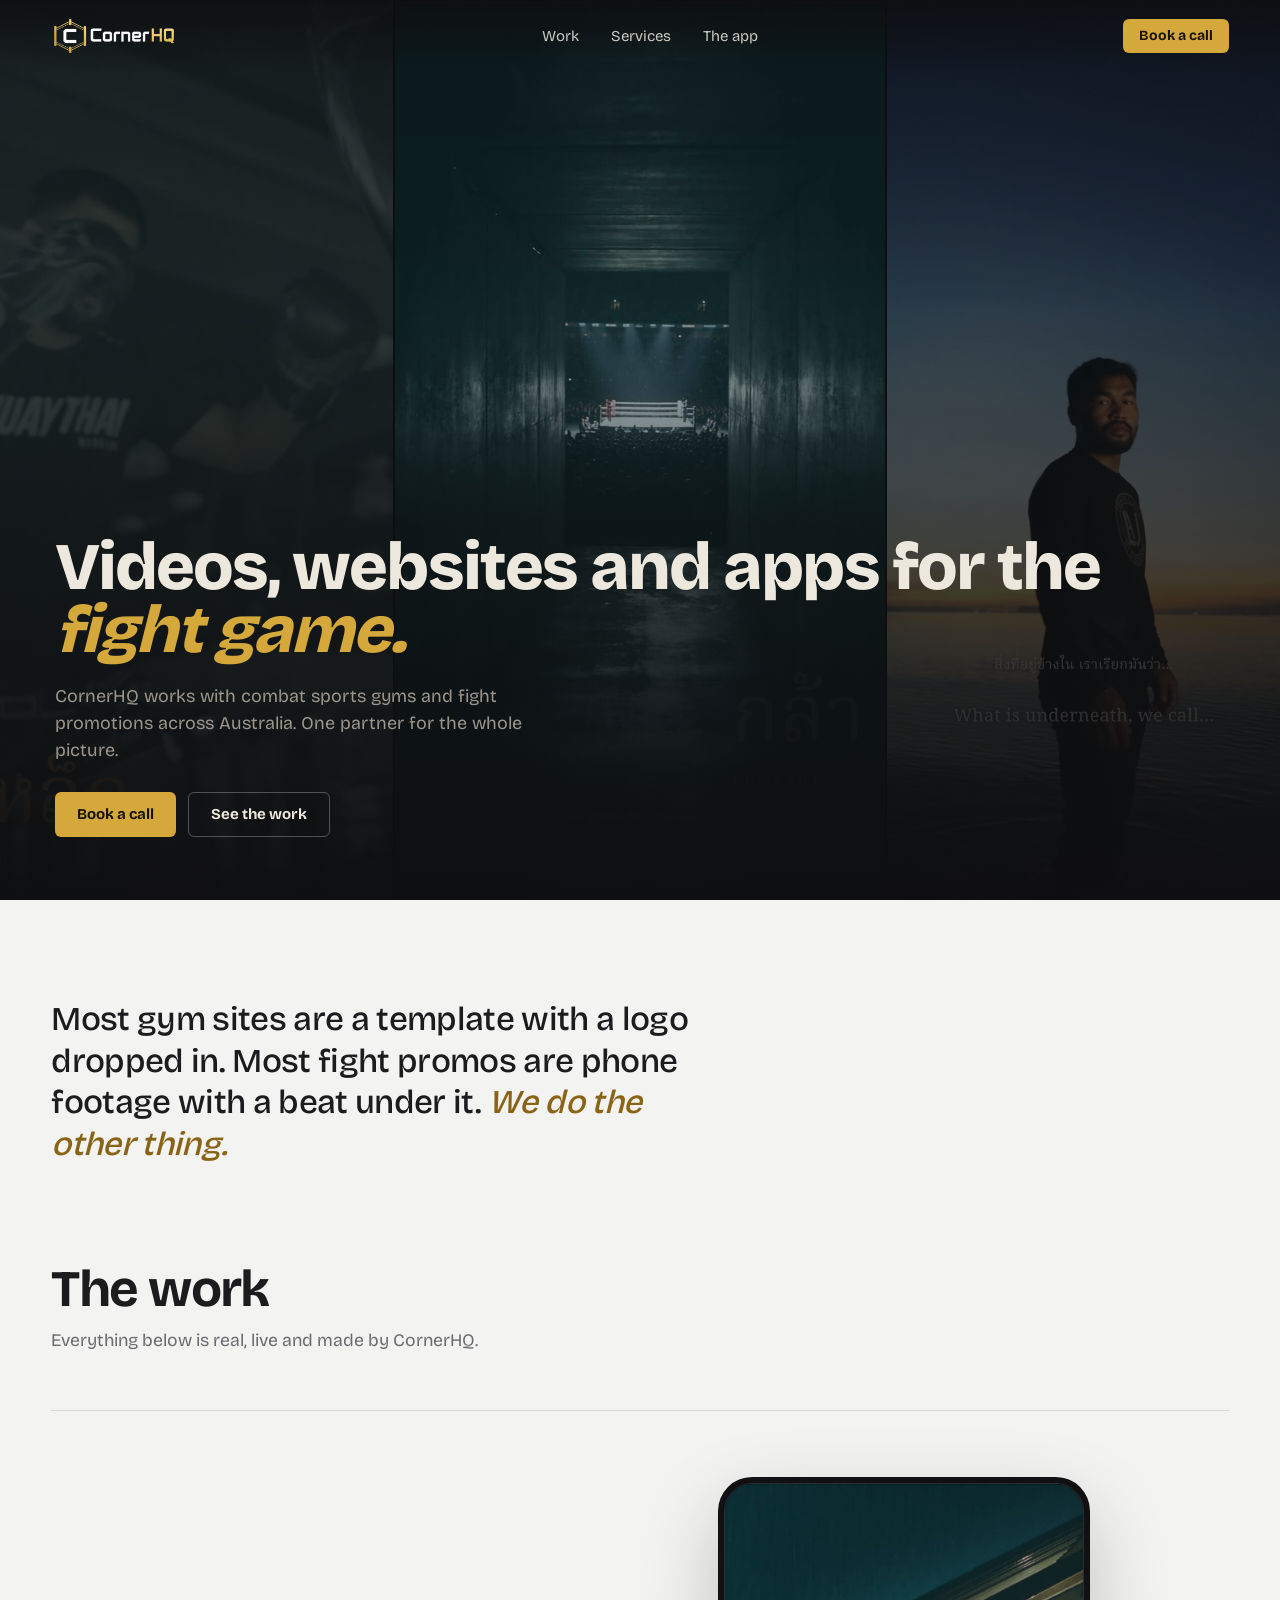
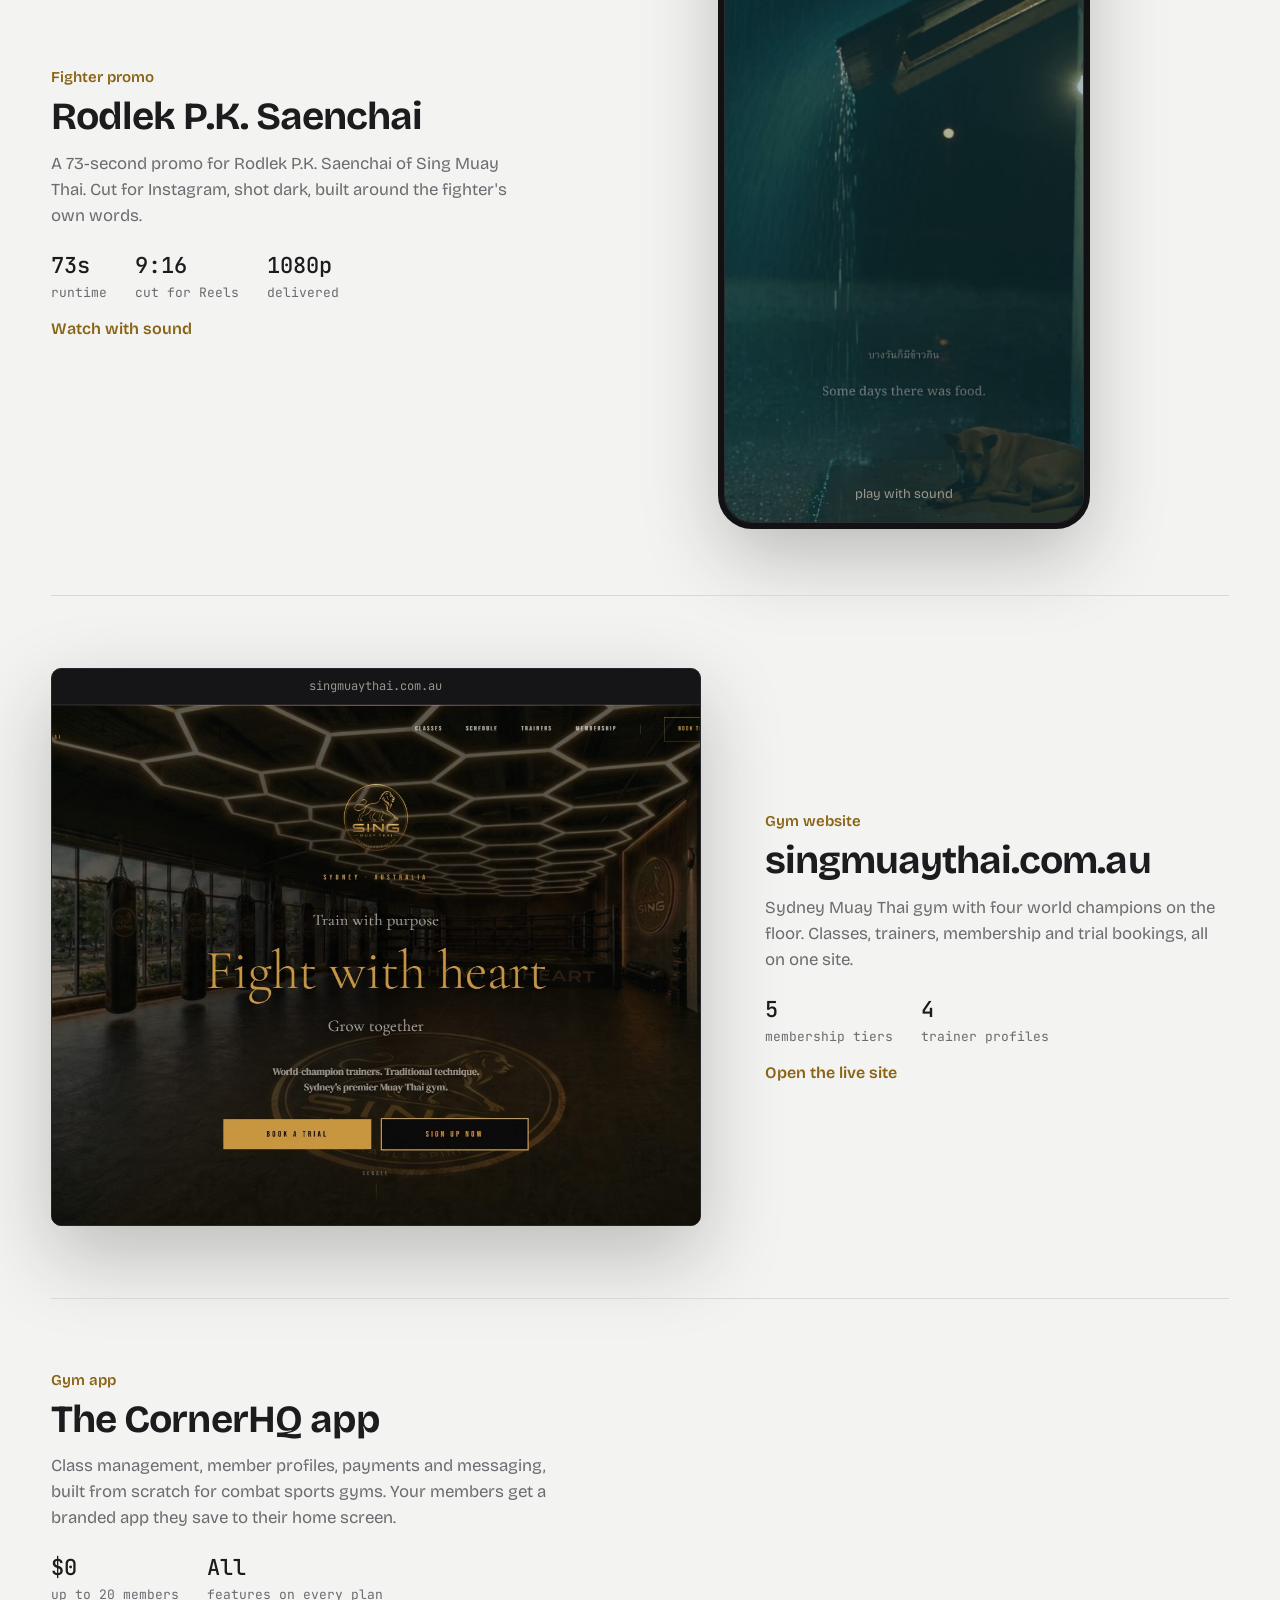
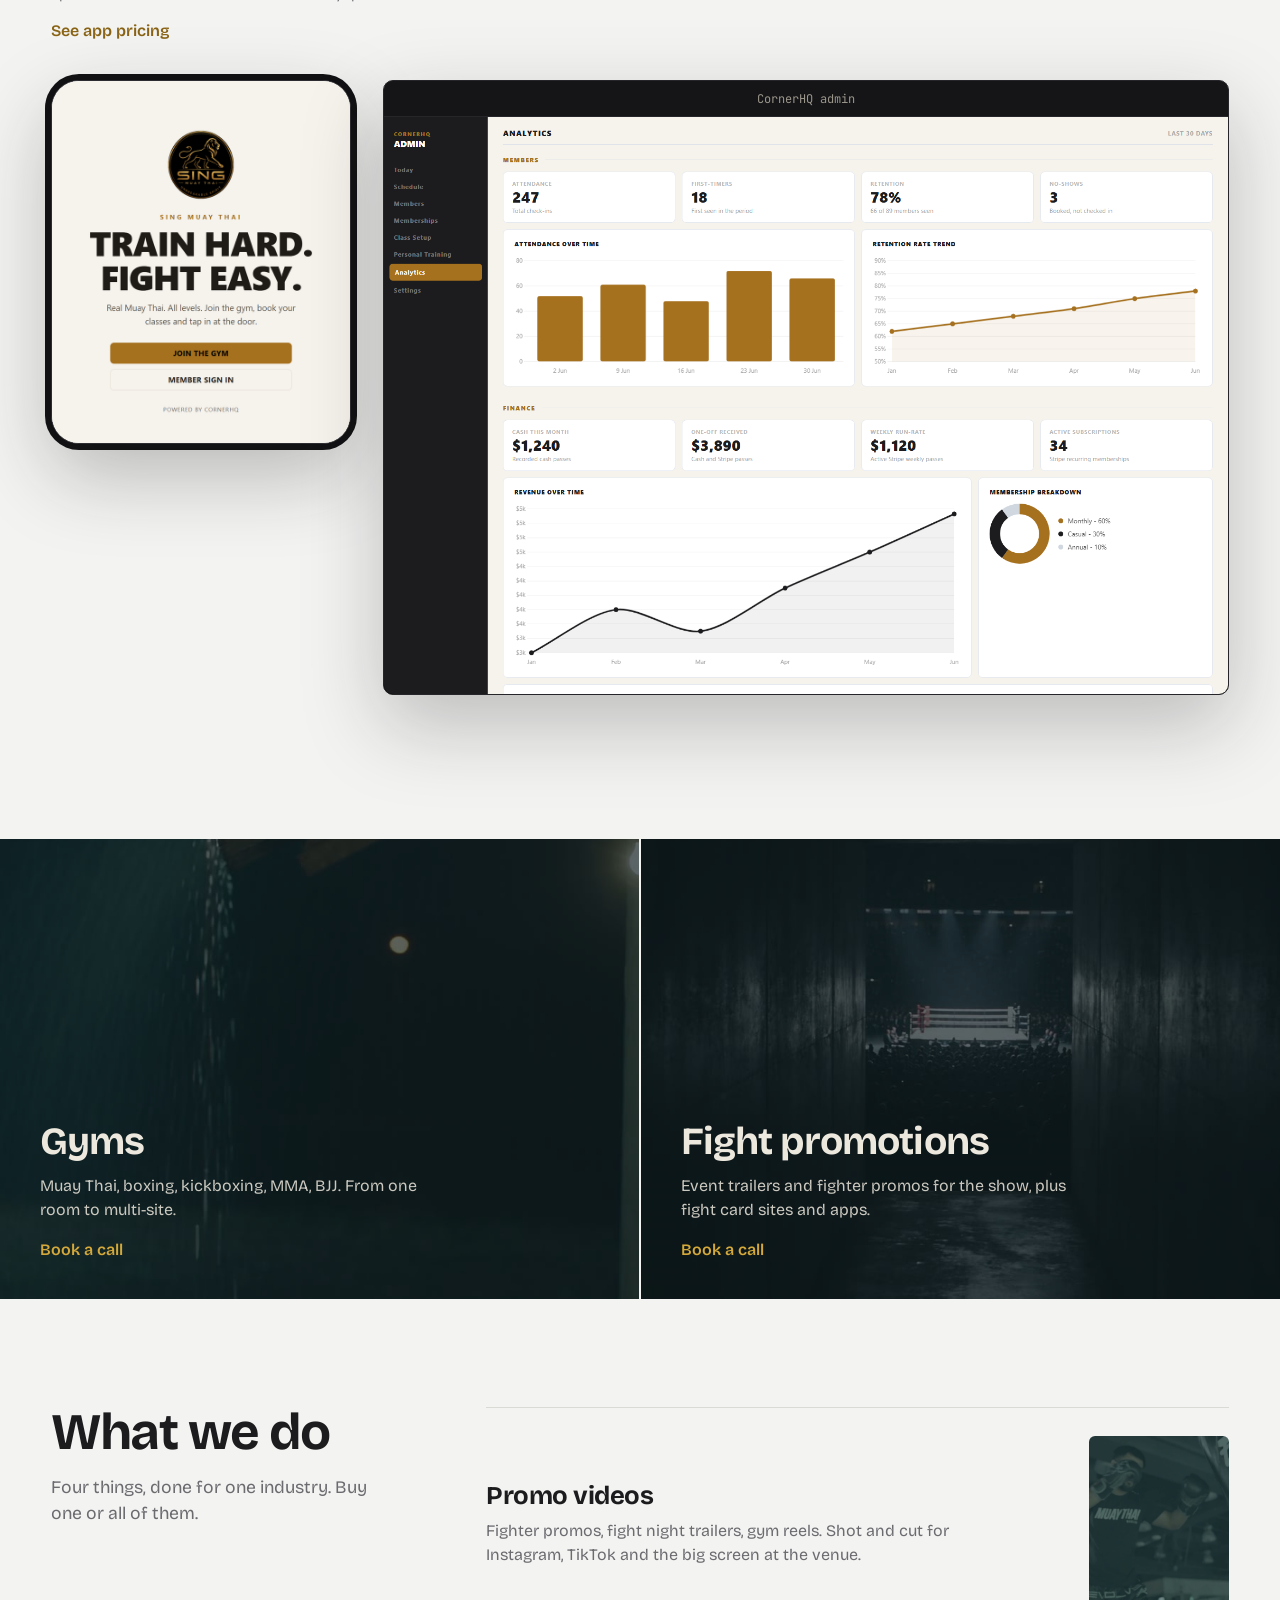
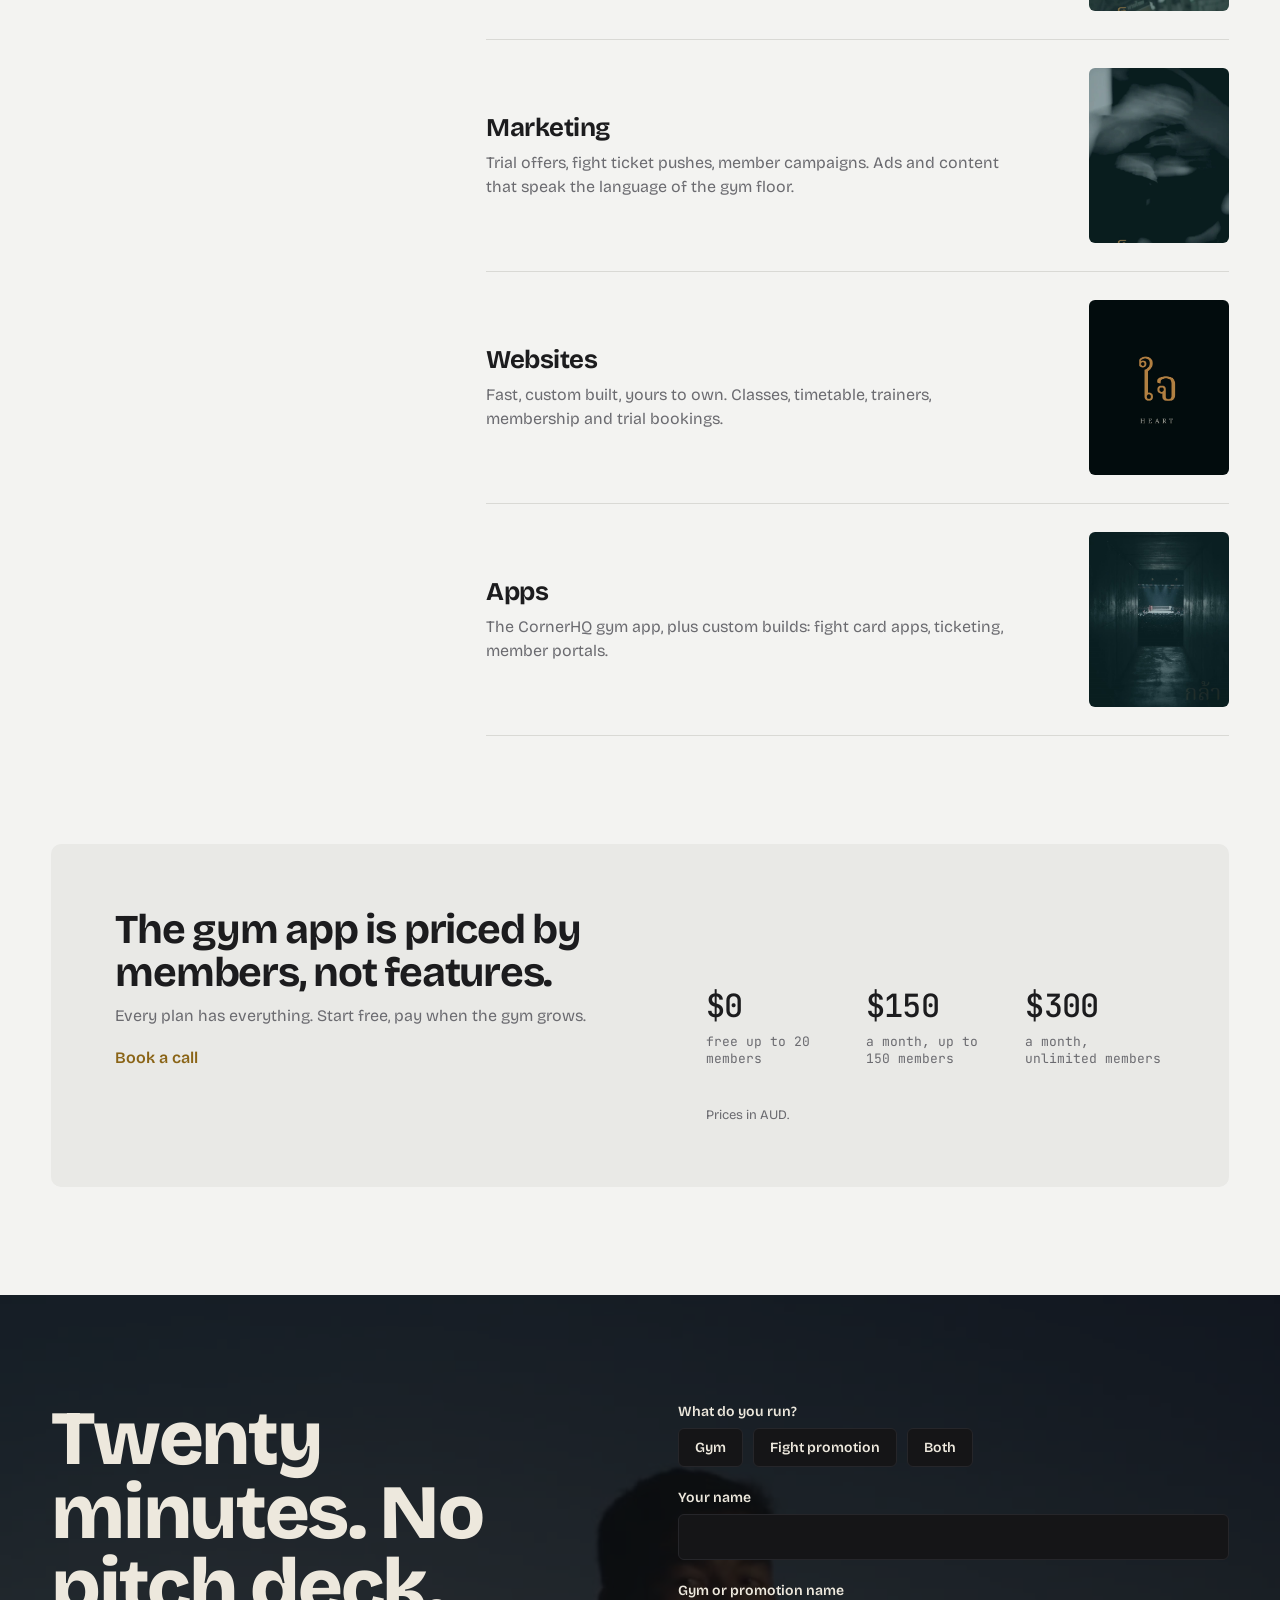
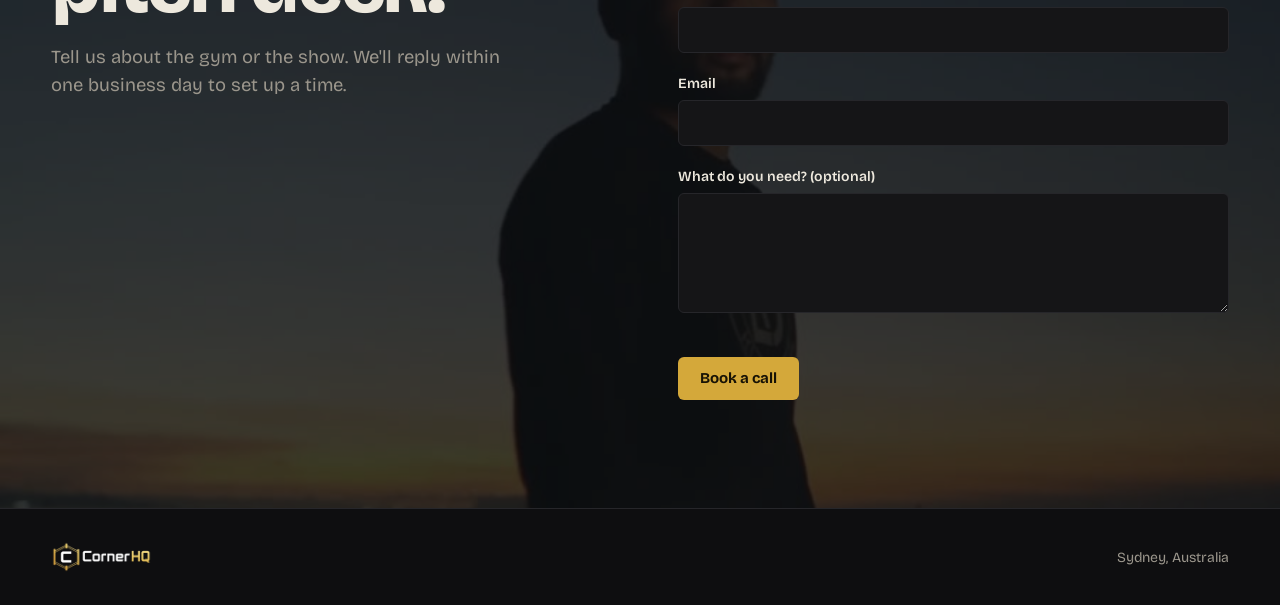
==== commit bcbf374f: "Rename admin screenshot to bust caches, shorten image cache to a day Co-Authored-By: Claude Fable 5." ====
--- a/index.html
+++ b/index.html
@@ -120,7 +120,7 @@
             <div class="browser">
               <div class="browser-bar">CornerHQ admin</div>
               <div class="browser-body">
-                <img src="images/dashboard-preview.png" alt="CornerHQ admin dashboard showing members, attendance and revenue" loading="lazy" width="1547" height="1058">
+                <img src="images/admin-dashboard.png" alt="CornerHQ admin dashboard showing members, attendance and revenue" loading="lazy" width="1547" height="1058">
               </div>
             </div>
           </div>
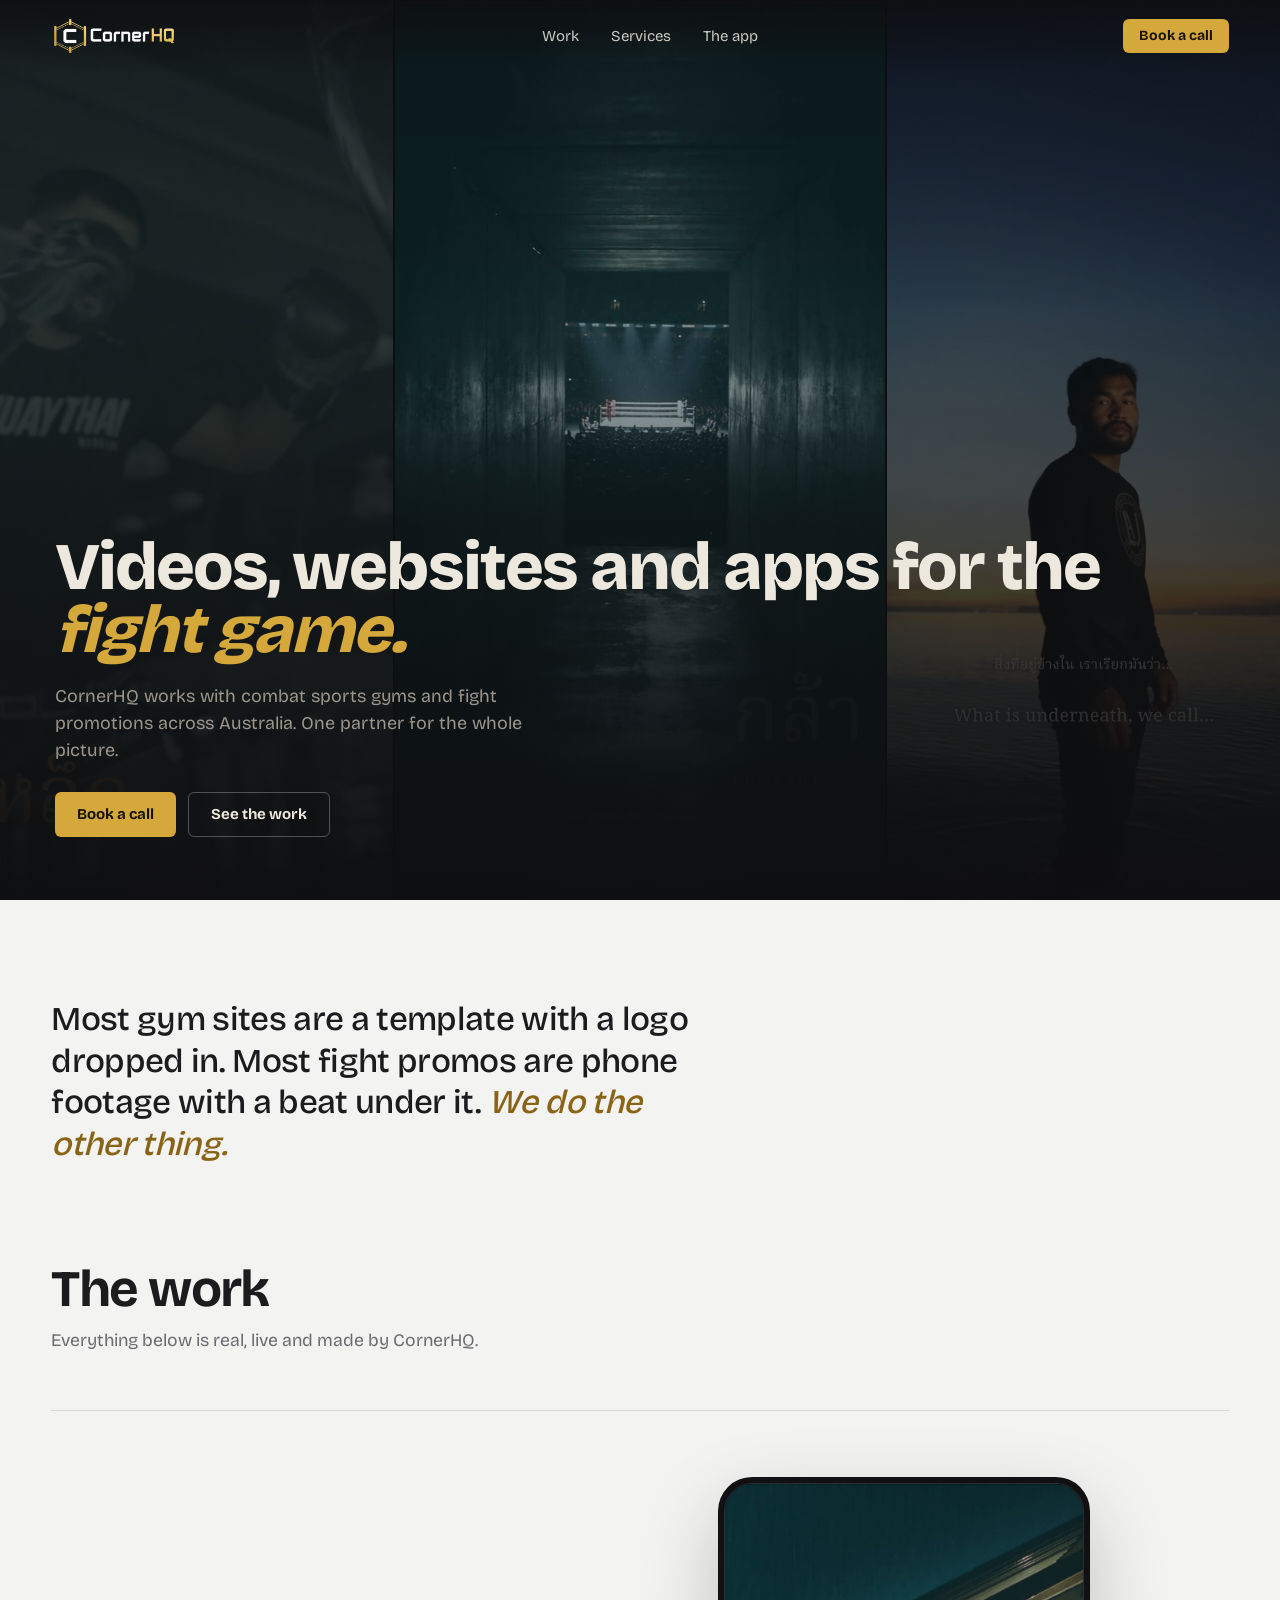
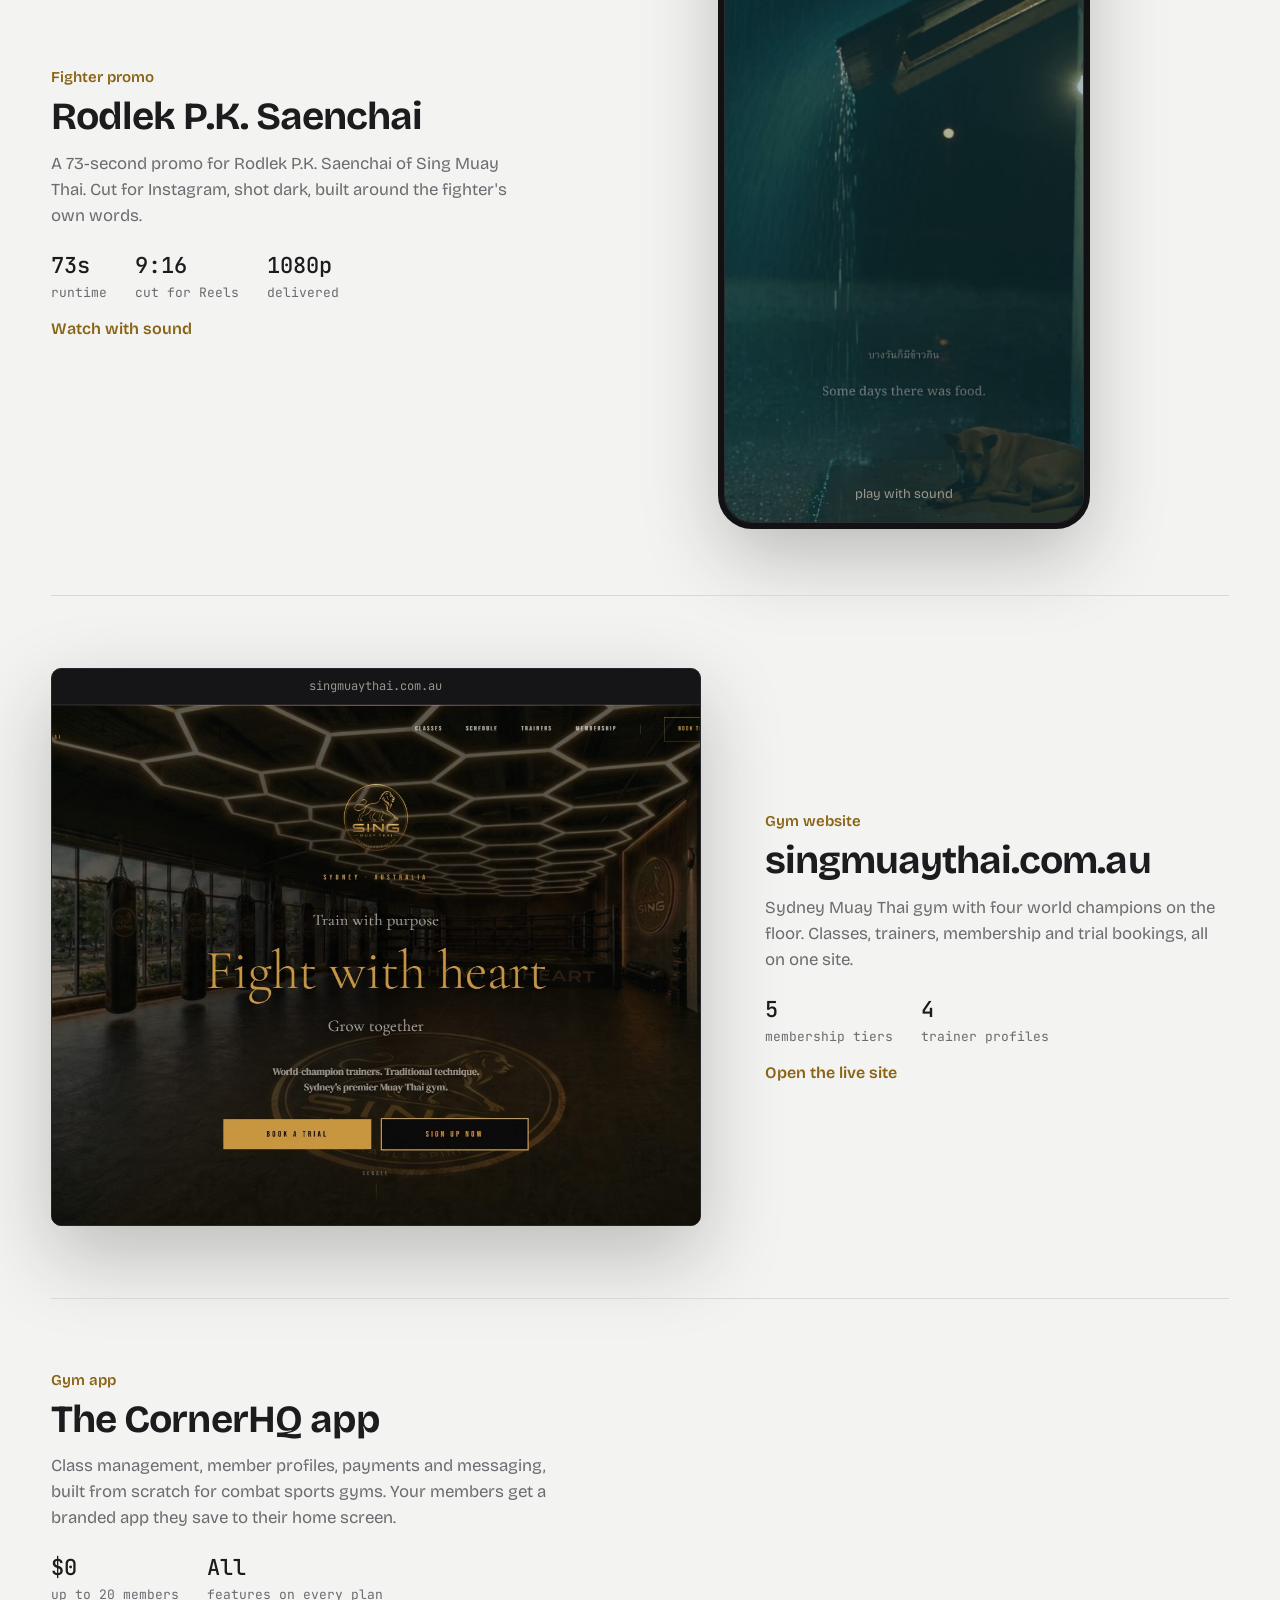
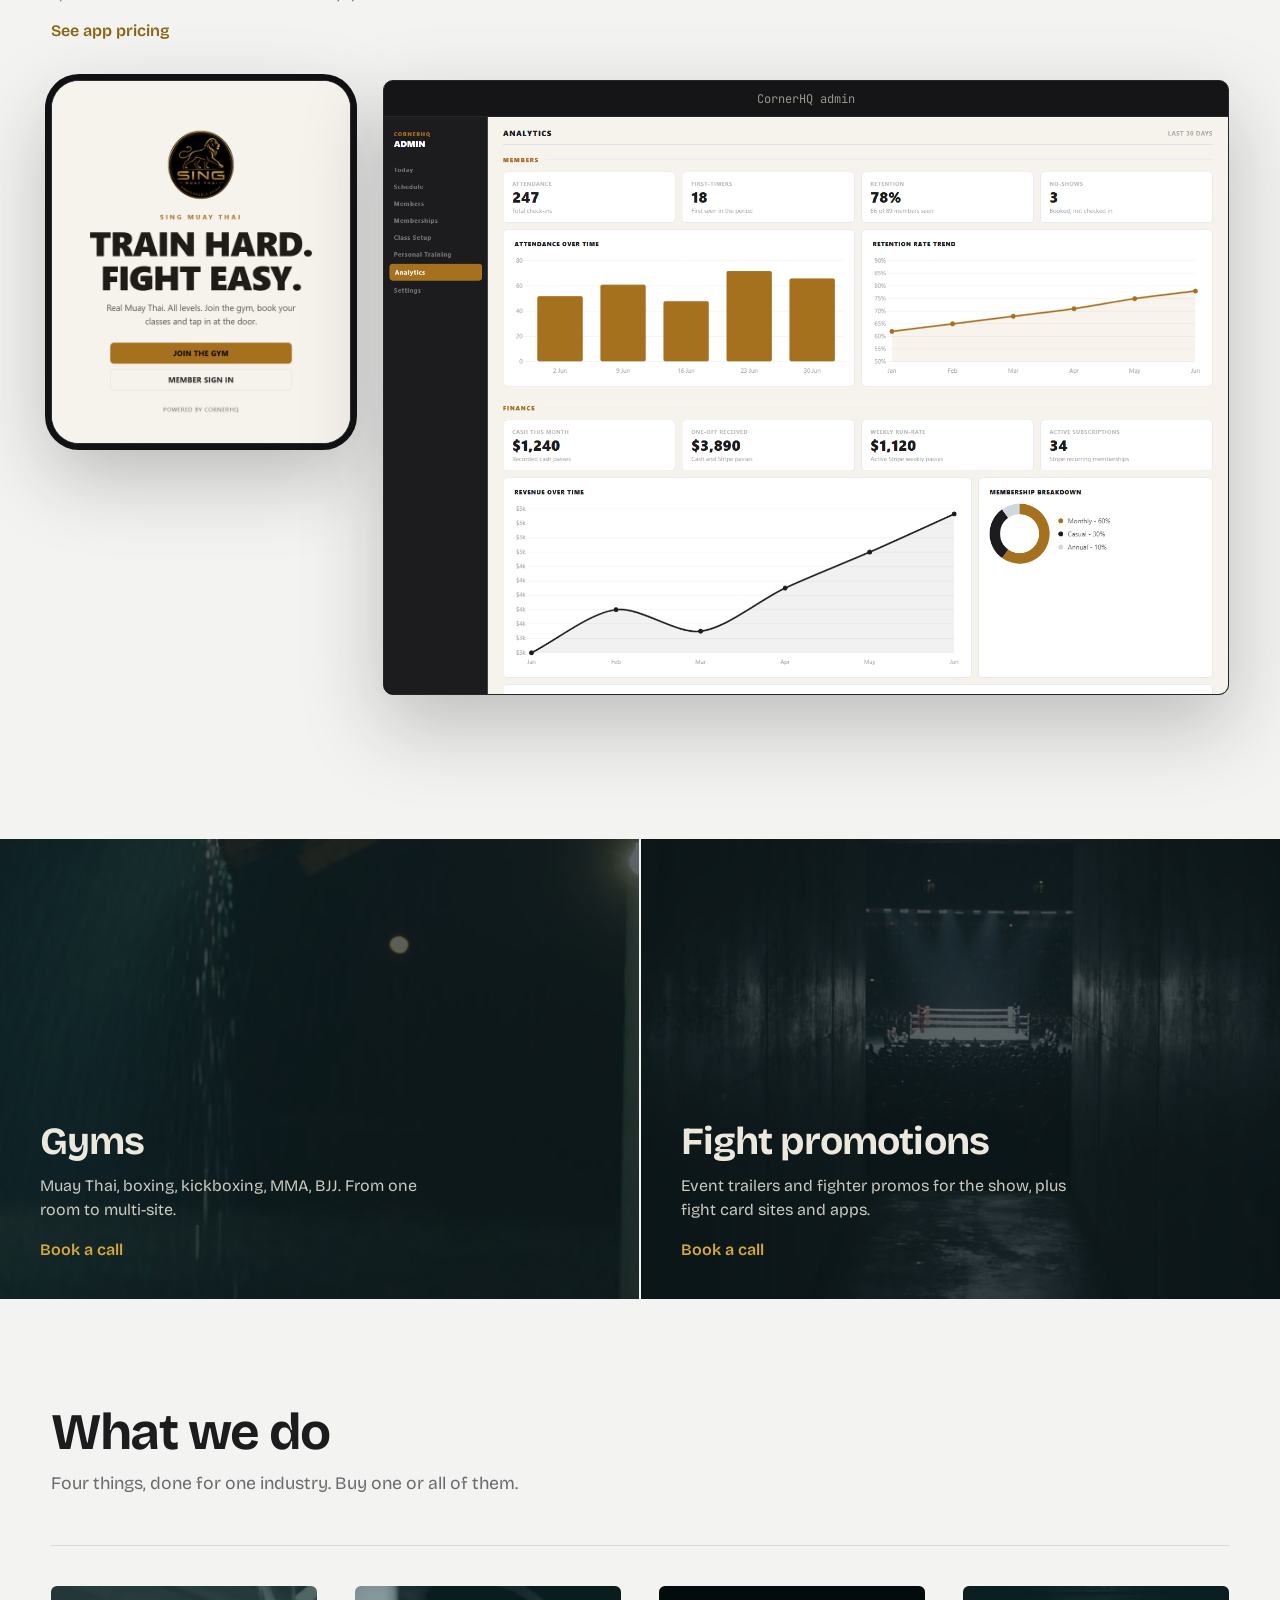
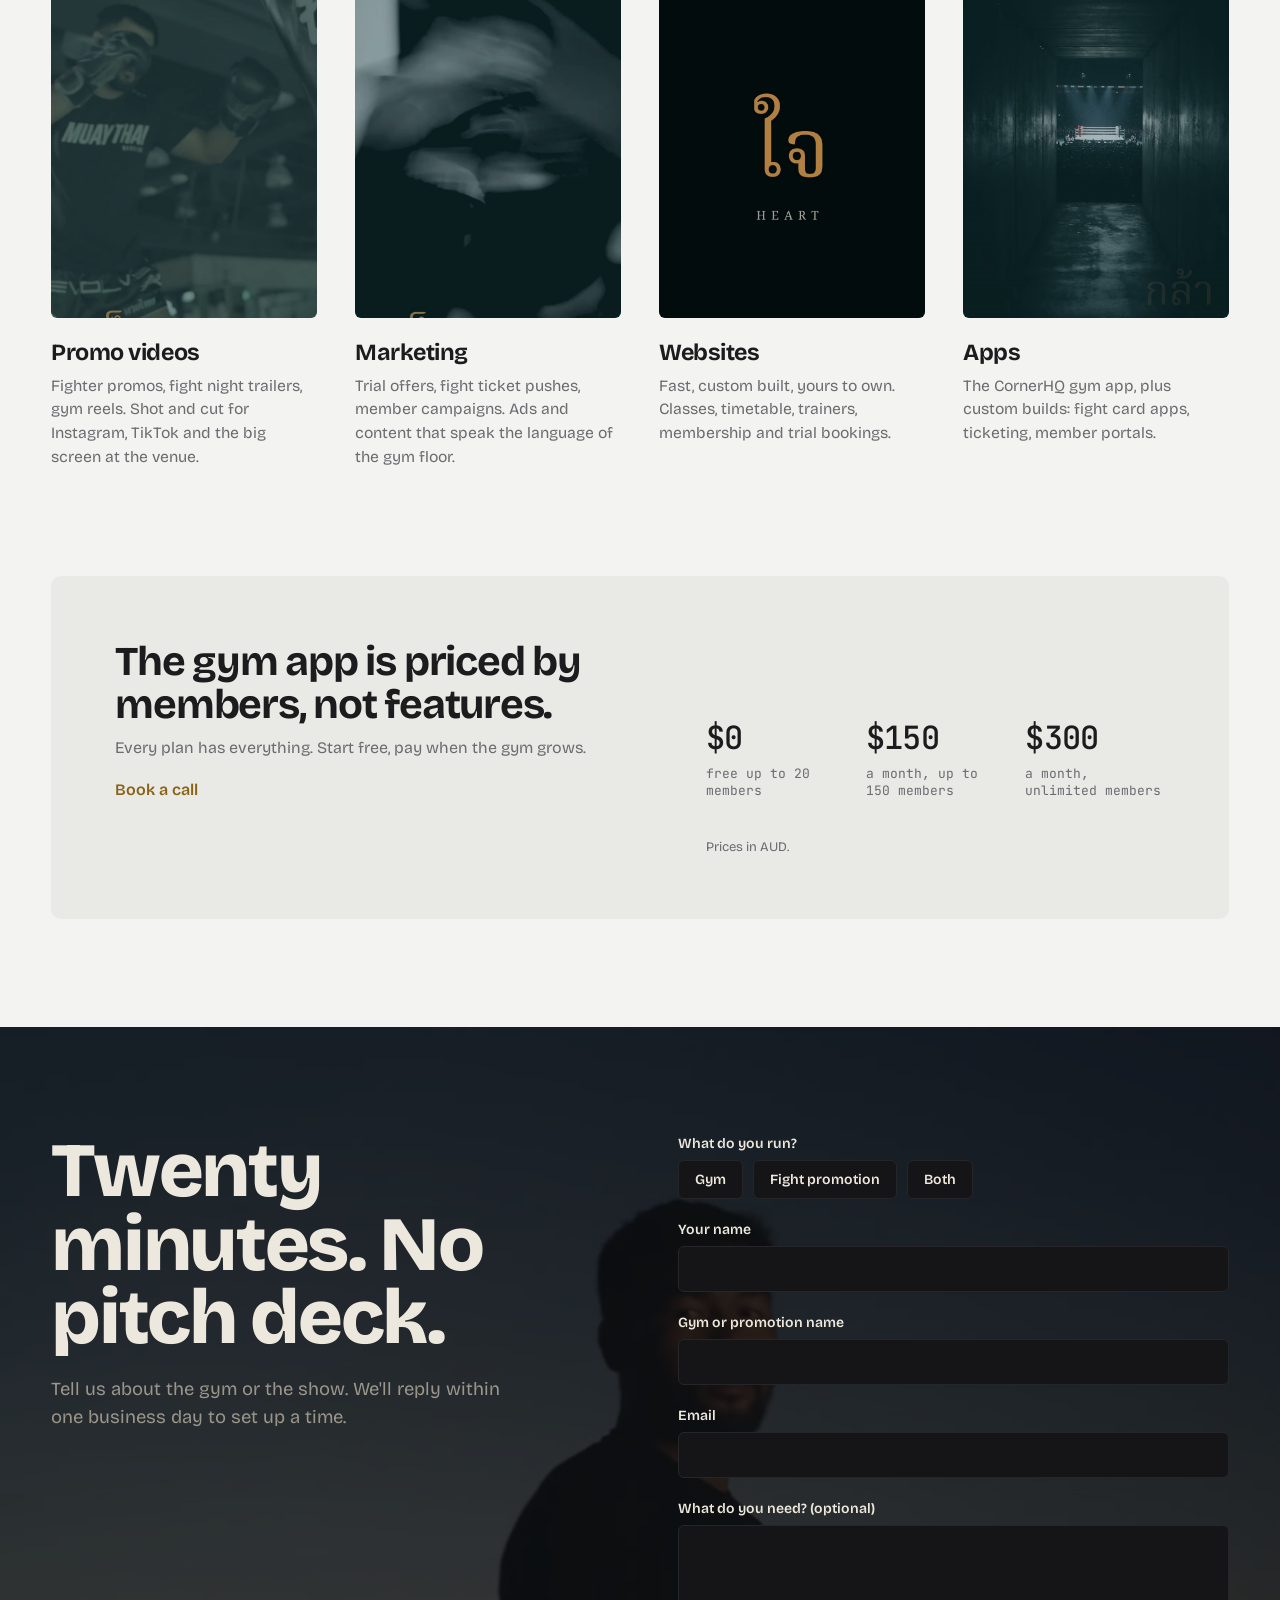
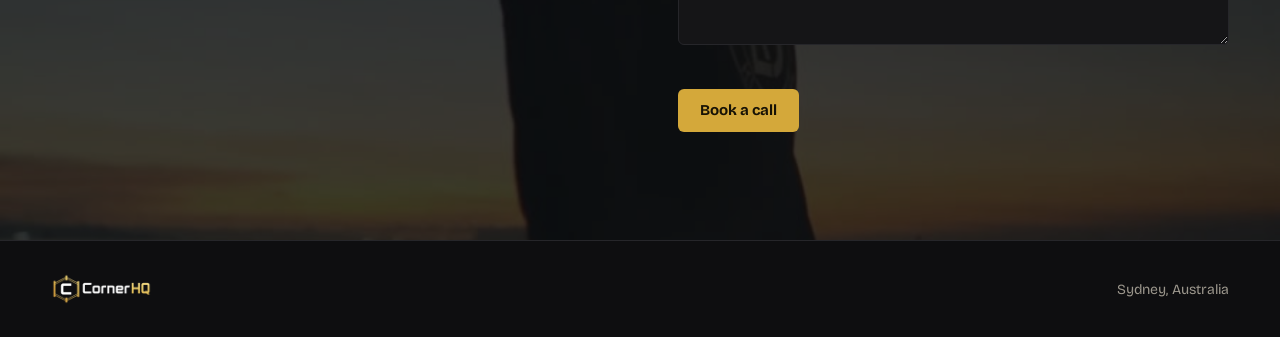
==== commit 3d9982e2: "Lay out the four services as a row of image-led columns Co-Authored-By: Claude Fable 5.1 <noreply@an" ====
--- a/index.html
+++ b/index.html
@@ -148,39 +148,29 @@
     </section>
 
     <section class="services" id="services">
-      <div class="wrap services-grid">
-        <div>
-          <h2 class="section-title reveal">What we do</h2>
-          <p class="section-lead reveal">Four things, done for one industry. Buy one or all of them.</p>
-        </div>
-        <div>
-          <div class="svc reveal">
-            <div>
-              <h3>Promo videos</h3>
-              <p>Fighter promos, fight night trailers, gym reels. Shot and cut for Instagram, TikTok and the big screen at the venue.</p>
-            </div>
+      <div class="wrap">
+        <h2 class="section-title reveal">What we do</h2>
+        <p class="section-lead reveal">Four things, done for one industry. Buy one or all of them.</p>
+        <div class="svc-row">
+          <div class="svc reveal">
             <img src="images/reel/f54.jpg" alt="" loading="lazy">
-          </div>
-          <div class="svc reveal">
-            <div>
-              <h3>Marketing</h3>
-              <p>Trial offers, fight ticket pushes, member campaigns. Ads and content that speak the language of the gym floor.</p>
-            </div>
+            <h3>Promo videos</h3>
+            <p>Fighter promos, fight night trailers, gym reels. Shot and cut for Instagram, TikTok and the big screen at the venue.</p>
+          </div>
+          <div class="svc reveal">
             <img src="images/reel/f45.jpg" alt="" loading="lazy">
-          </div>
-          <div class="svc reveal">
-            <div>
-              <h3>Websites</h3>
-              <p>Fast, custom built, yours to own. Classes, timetable, trainers, membership and trial bookings.</p>
-            </div>
+            <h3>Marketing</h3>
+            <p>Trial offers, fight ticket pushes, member campaigns. Ads and content that speak the language of the gym floor.</p>
+          </div>
+          <div class="svc reveal">
             <img src="images/reel/f70.jpg" alt="" loading="lazy">
-          </div>
-          <div class="svc reveal">
-            <div>
-              <h3>Apps</h3>
-              <p>The CornerHQ gym app, plus custom builds: fight card apps, ticketing, member portals.</p>
-            </div>
+            <h3>Websites</h3>
+            <p>Fast, custom built, yours to own. Classes, timetable, trainers, membership and trial bookings.</p>
+          </div>
+          <div class="svc reveal">
             <img src="images/reel/f27.jpg" alt="" loading="lazy">
+            <h3>Apps</h3>
+            <p>The CornerHQ gym app, plus custom builds: fight card apps, ticketing, member portals.</p>
           </div>
         </div>
       </div>
--- a/css/site.css
+++ b/css/site.css
@@ -168,15 +168,12 @@
 
 /* What we do */
 .services { padding: clamp(80px, 12vh, 140px) 0; }
-.services-grid { display: grid; grid-template-columns: 4fr 8fr; gap: clamp(28px, 5vw, 80px); }
-.services .section-title { position: sticky; top: 100px; margin-bottom: 16px; }
-.services .section-lead { max-width: 30ch; }
-.svc { display: grid; grid-template-columns: 1fr 140px; gap: 24px; align-items: center; padding: 28px 0; border-bottom: 1px solid var(--line); }
-.svc:first-child { border-top: 1px solid var(--line); }
-.svc h3 { font-size: 1.6rem; letter-spacing: -.02em; font-weight: 700; margin-bottom: 8px; }
-.svc p { color: var(--ink-2); max-width: 52ch; line-height: 1.5; }
-.svc img { width: 140px; aspect-ratio: 4 / 5; object-fit: cover; border-radius: var(--r); transition: transform .3s var(--ease); }
-.svc:hover img { transform: scale(1.03); }
+.services .section-lead { margin-bottom: 48px; }
+.svc-row { display: grid; grid-template-columns: repeat(4, 1fr); gap: clamp(20px, 3vw, 40px); padding-top: 40px; border-top: 1px solid var(--line); }
+.svc img { width: 100%; aspect-ratio: 4 / 5; object-fit: cover; border-radius: var(--r); margin-bottom: 20px; transition: transform .4s var(--ease); }
+.svc:hover img { transform: translateY(-4px); }
+.svc h3 { font-size: 1.45rem; letter-spacing: -.02em; font-weight: 700; margin-bottom: 8px; }
+.svc p { color: var(--ink-2); line-height: 1.5; font-size: .98rem; }
 
 /* App pricing */
 .app { padding: 0 0 clamp(80px, 12vh, 140px); }
@@ -255,10 +252,7 @@
   .browser-body { height: 380px; }
   .who { grid-template-columns: 1fr; }
   .who a { min-height: 340px; padding: 28px; }
-  .services-grid { grid-template-columns: 1fr; }
-  .services .section-title { position: static; }
-  .svc { grid-template-columns: 1fr 96px; }
-  .svc img { width: 96px; }
+  .svc-row { grid-template-columns: 1fr 1fr; gap: 24px; }
   .app-shots { grid-template-columns: 1fr; }
   .phone-shot { max-width: 320px; margin: 0 auto; }
   .app-box { grid-template-columns: 1fr; }
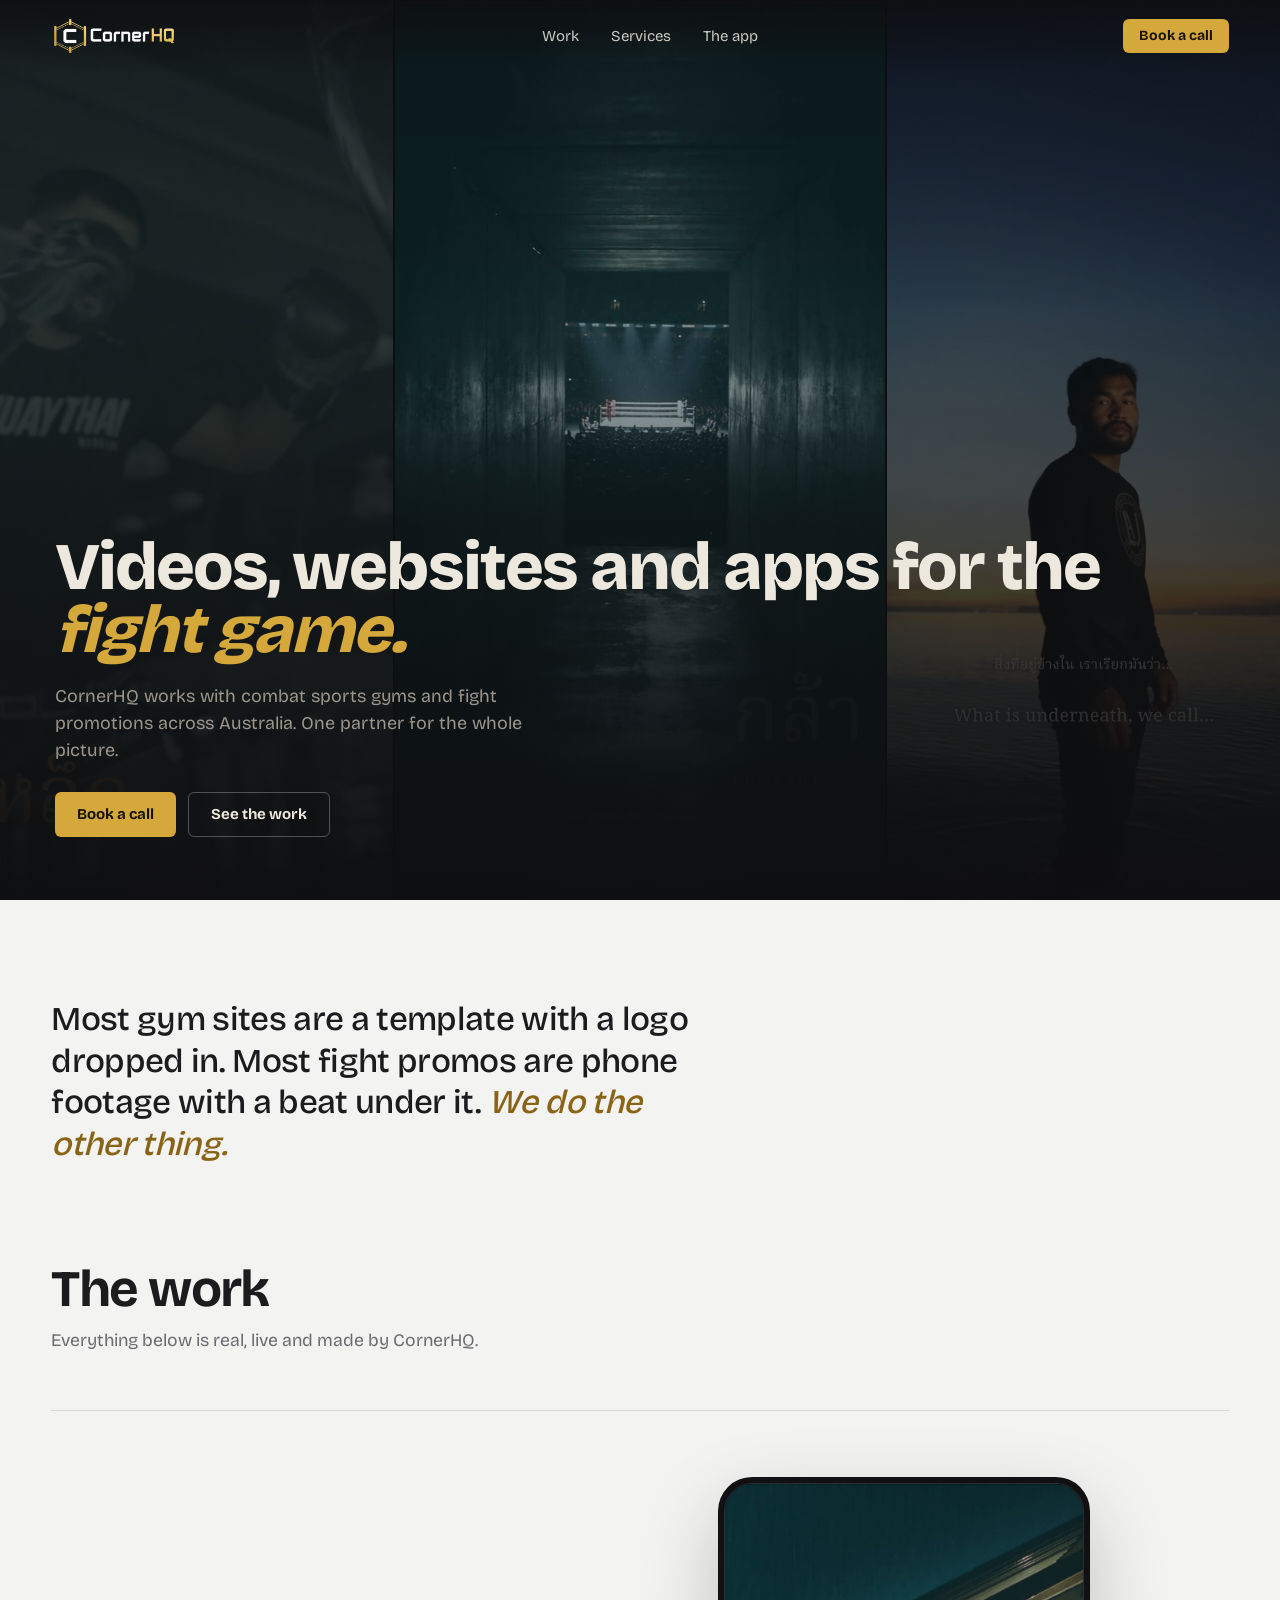
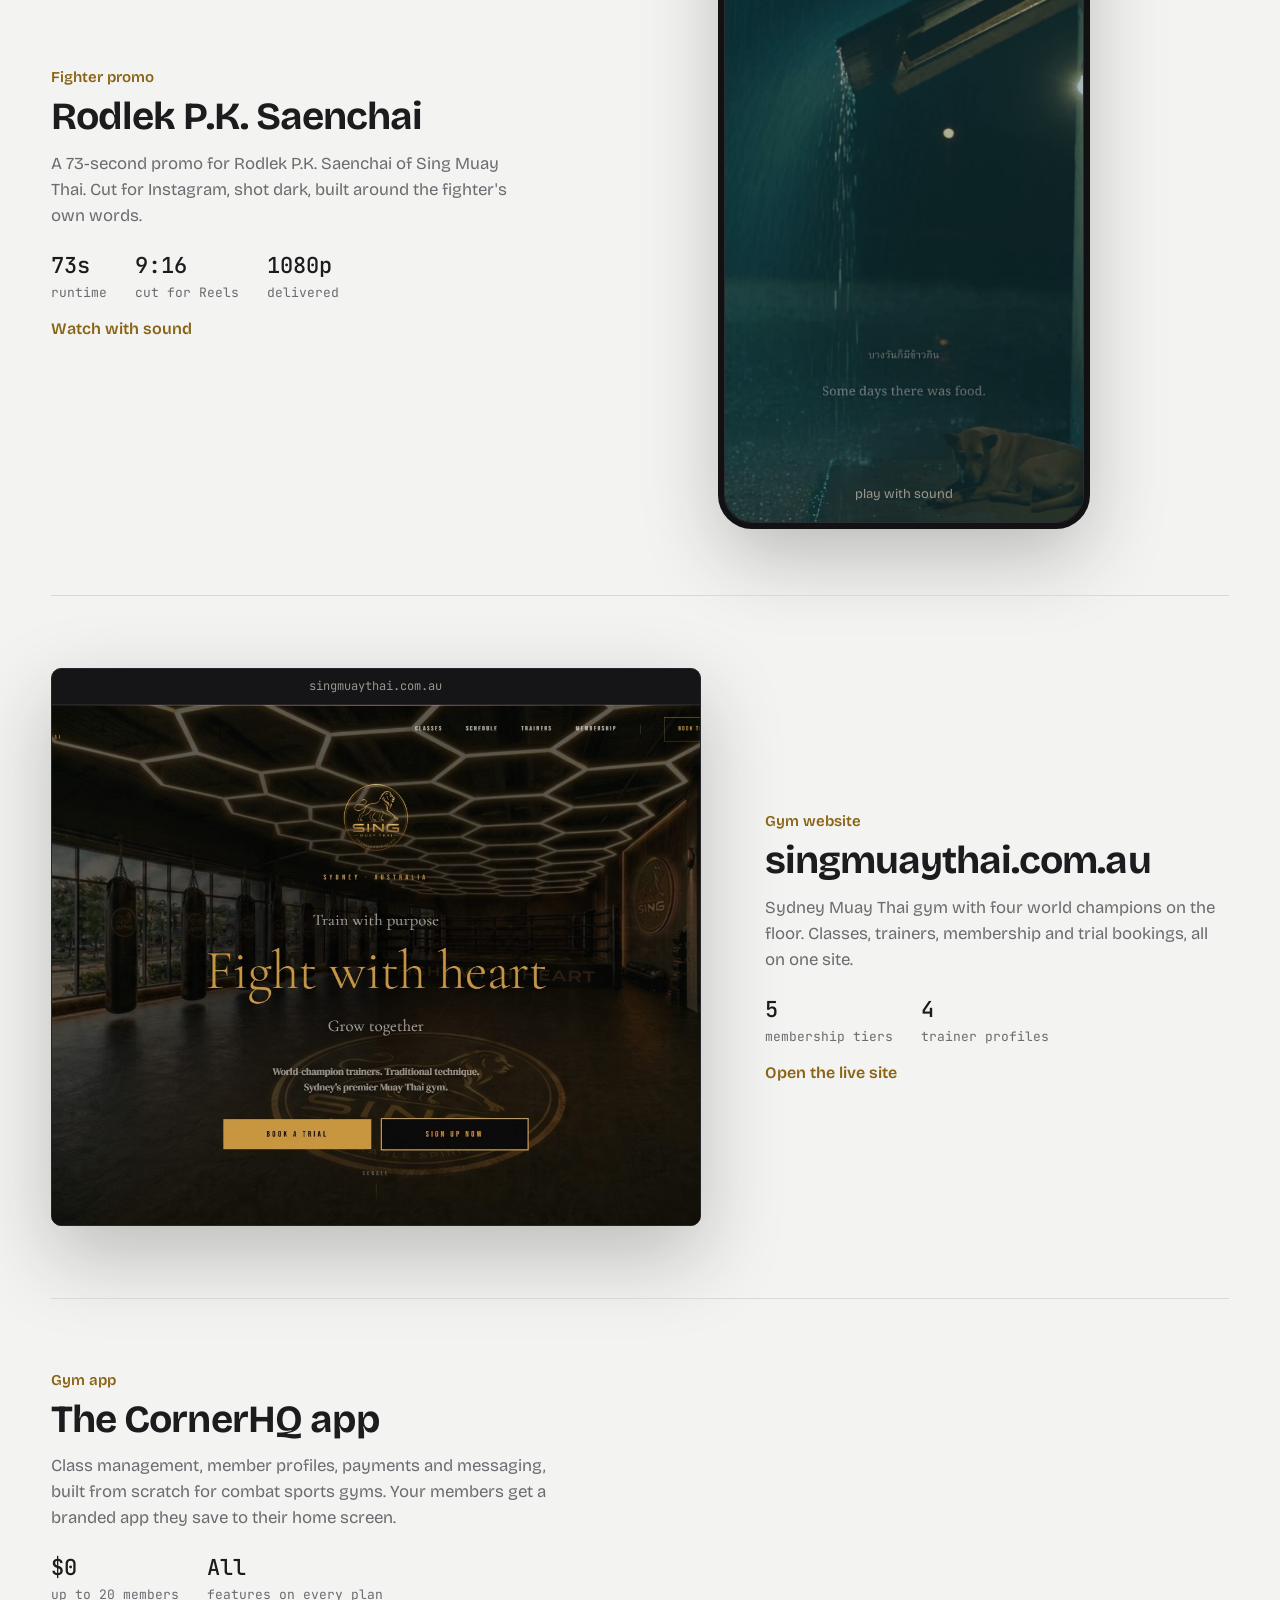
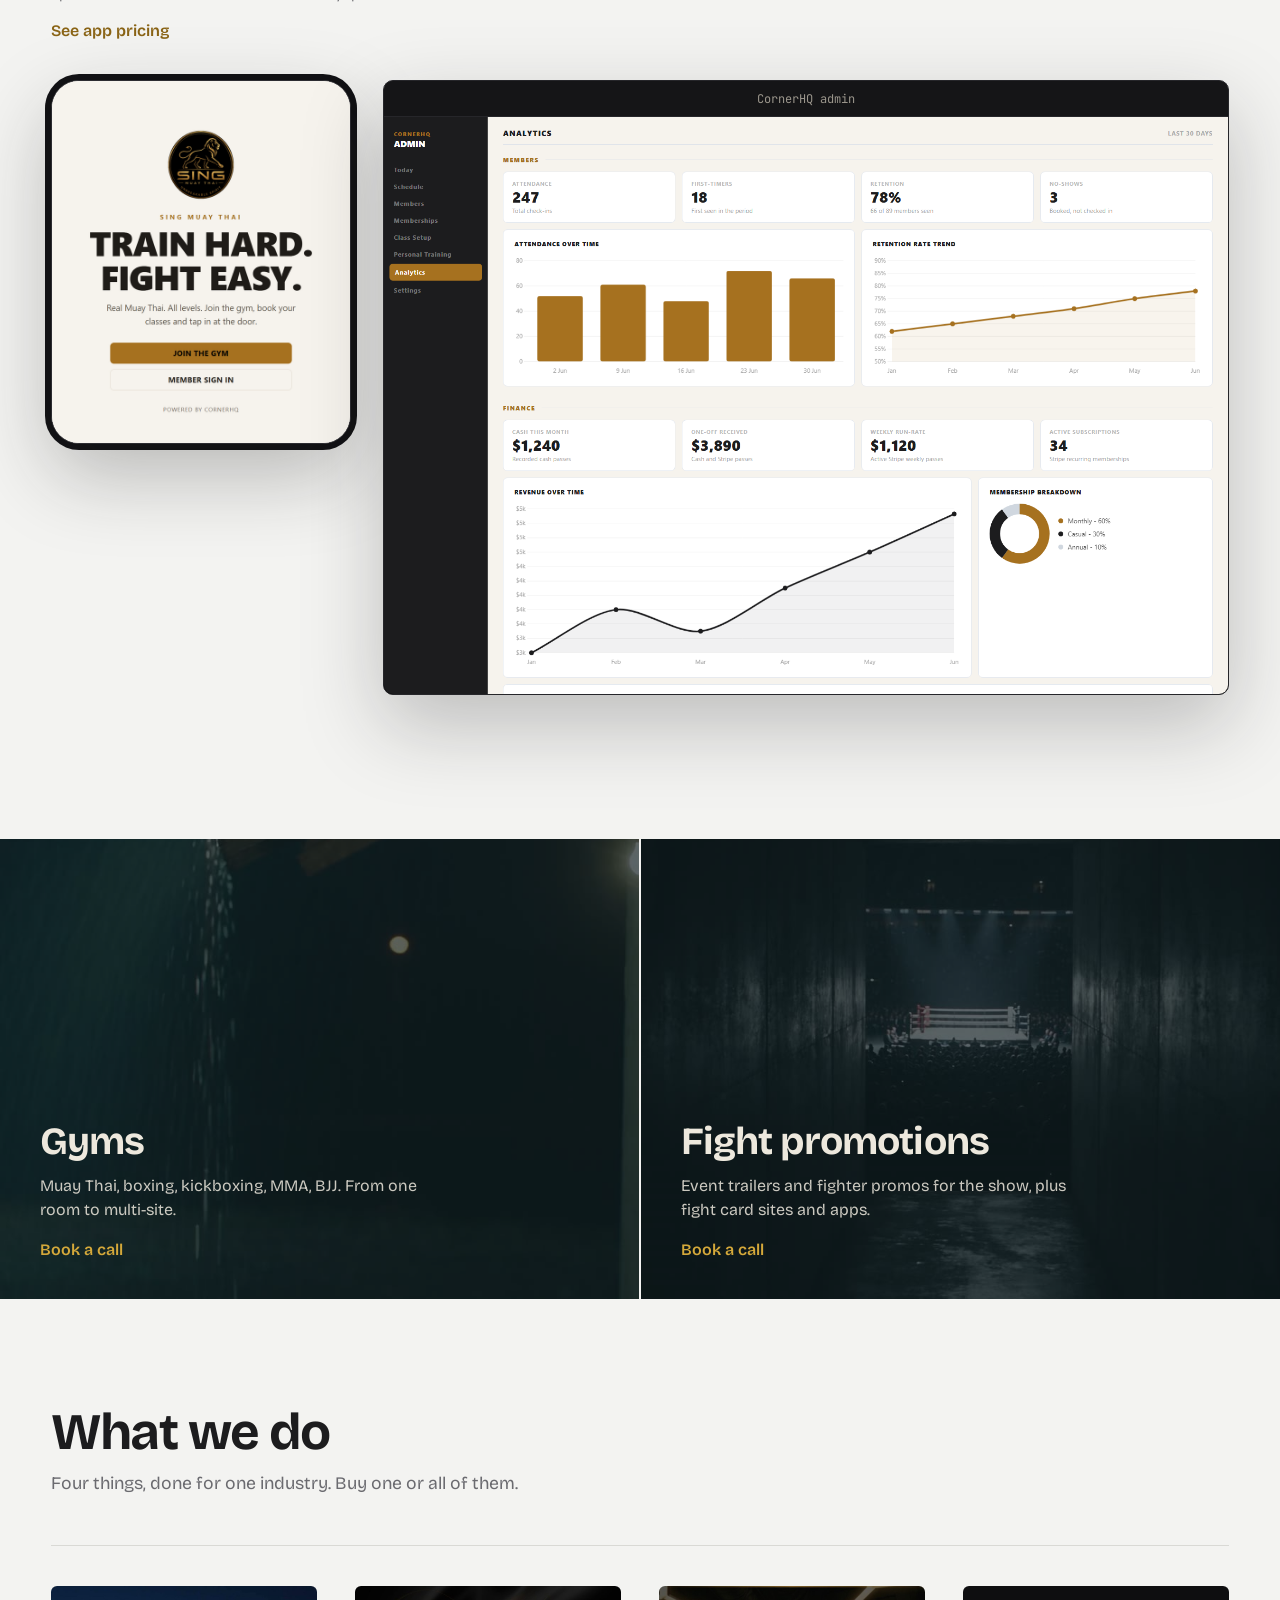
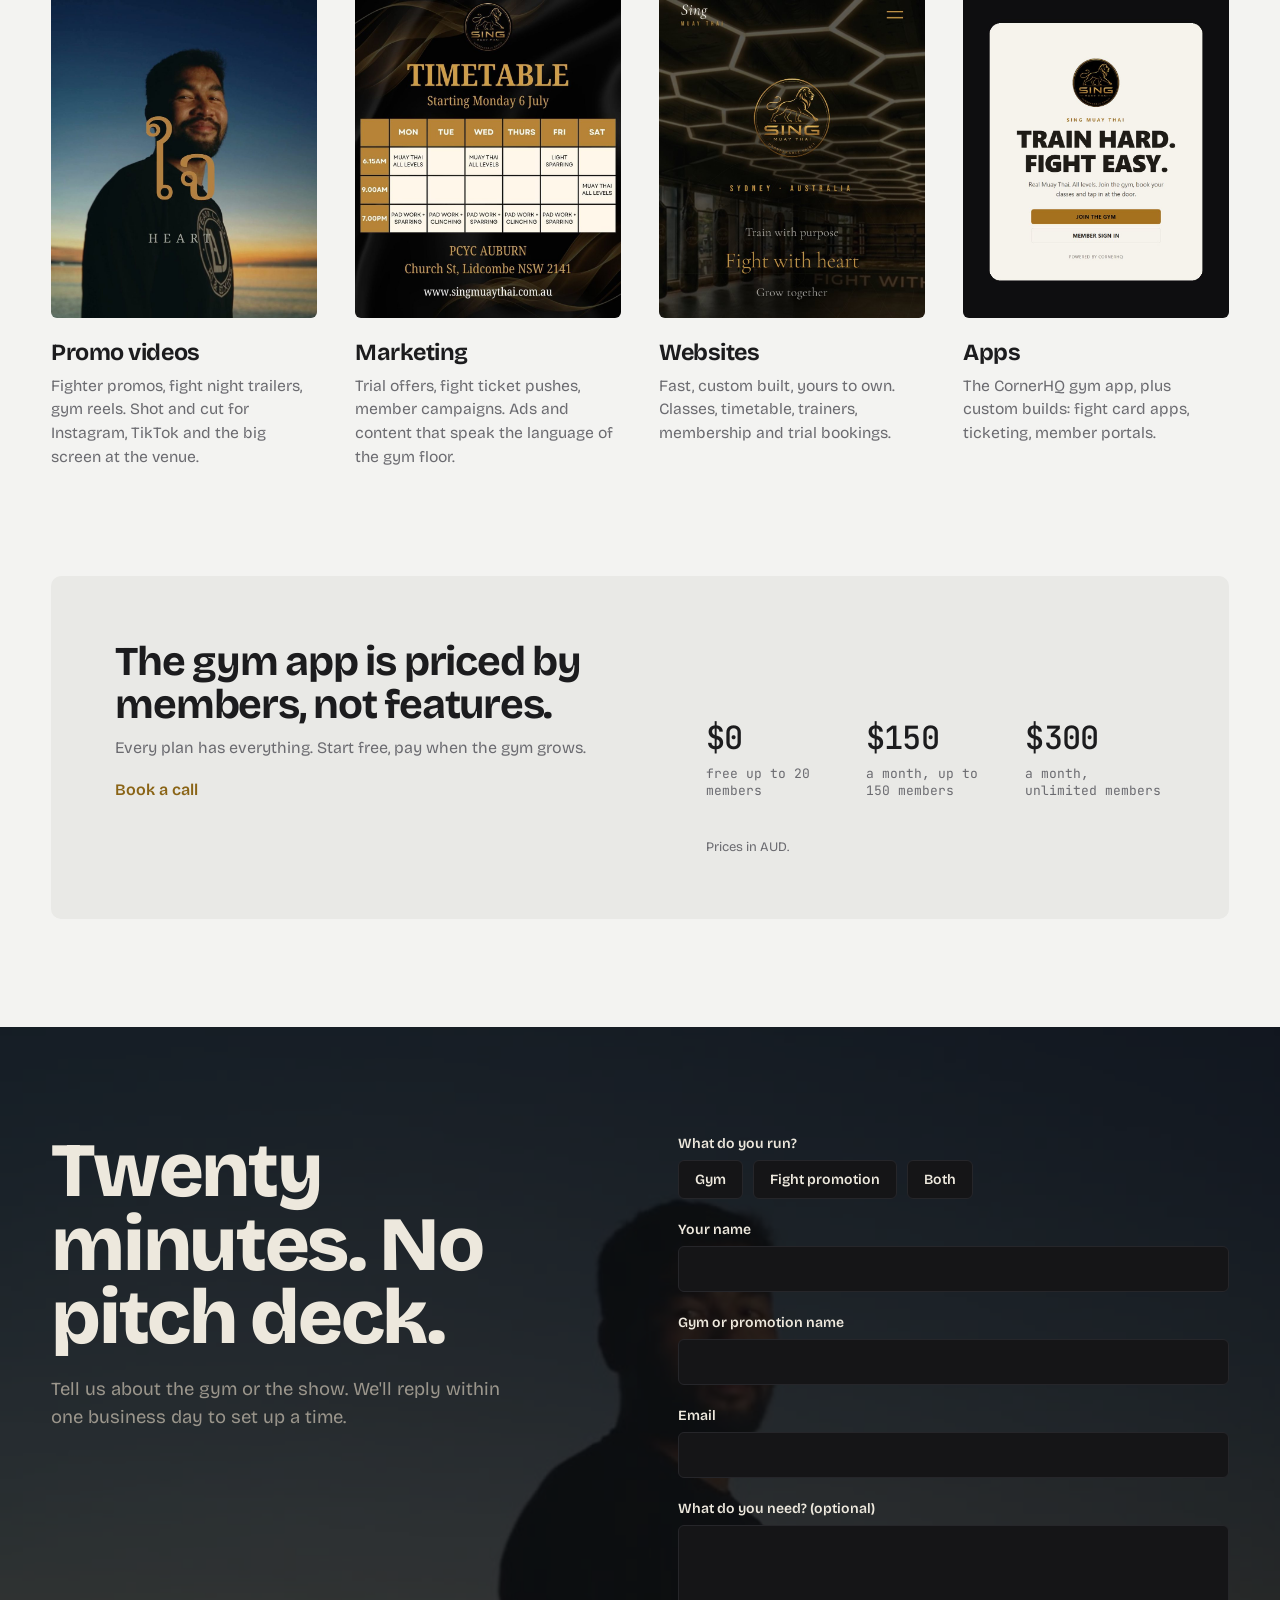
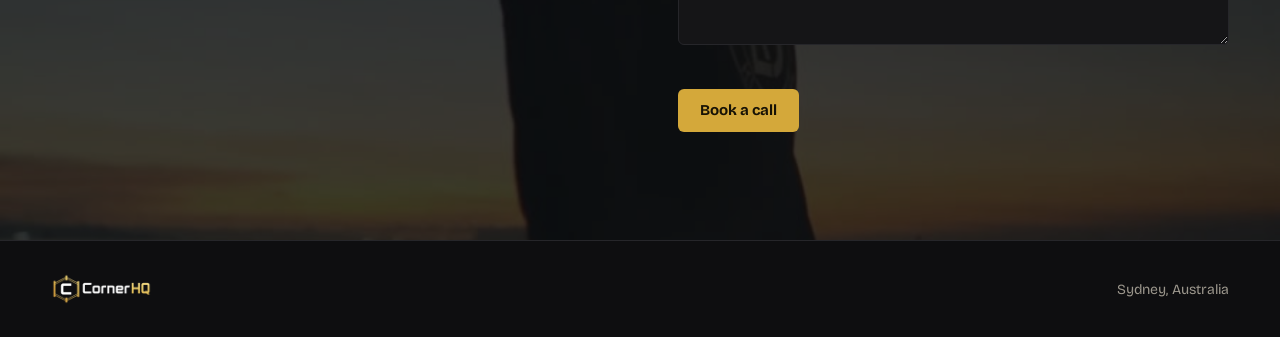
==== commit ddb530d9: "Give each service its own real image: title card, timetable post, mobile site, member app Co-Authore" ====
--- a/index.html
+++ b/index.html
@@ -153,22 +153,22 @@
         <p class="section-lead reveal">Four things, done for one industry. Buy one or all of them.</p>
         <div class="svc-row">
           <div class="svc reveal">
-            <img src="images/reel/f54.jpg" alt="" loading="lazy">
+            <img src="images/svc-promo.jpg" alt="Title card from the Rodlek P.K. Saenchai promo" loading="lazy" width="900" height="1125">
             <h3>Promo videos</h3>
             <p>Fighter promos, fight night trailers, gym reels. Shot and cut for Instagram, TikTok and the big screen at the venue.</p>
           </div>
           <div class="svc reveal">
-            <img src="images/reel/f45.jpg" alt="" loading="lazy">
+            <img src="images/svc-marketing.jpg" alt="Sing Muay Thai timetable post for Instagram" loading="lazy" width="900" height="1125">
             <h3>Marketing</h3>
             <p>Trial offers, fight ticket pushes, member campaigns. Ads and content that speak the language of the gym floor.</p>
           </div>
           <div class="svc reveal">
-            <img src="images/reel/f70.jpg" alt="" loading="lazy">
+            <img src="images/svc-website.jpg" alt="singmuaythai.com.au on a phone" loading="lazy" width="900" height="1125">
             <h3>Websites</h3>
             <p>Fast, custom built, yours to own. Classes, timetable, trainers, membership and trial bookings.</p>
           </div>
           <div class="svc reveal">
-            <img src="images/reel/f27.jpg" alt="" loading="lazy">
+            <img src="images/svc-app.jpg" alt="Sing Muay Thai member app, powered by CornerHQ" loading="lazy" width="900" height="1125">
             <h3>Apps</h3>
             <p>The CornerHQ gym app, plus custom builds: fight card apps, ticketing, member portals.</p>
           </div>
--- a/css/site.css
+++ b/css/site.css
@@ -170,7 +170,7 @@
 .services { padding: clamp(80px, 12vh, 140px) 0; }
 .services .section-lead { margin-bottom: 48px; }
 .svc-row { display: grid; grid-template-columns: repeat(4, 1fr); gap: clamp(20px, 3vw, 40px); padding-top: 40px; border-top: 1px solid var(--line); }
-.svc img { width: 100%; aspect-ratio: 4 / 5; object-fit: cover; border-radius: var(--r); margin-bottom: 20px; transition: transform .4s var(--ease); }
+.svc img { width: 100%; height: auto; aspect-ratio: 4 / 5; object-fit: cover; border-radius: var(--r); margin-bottom: 20px; transition: transform .4s var(--ease); }
 .svc:hover img { transform: translateY(-4px); }
 .svc h3 { font-size: 1.45rem; letter-spacing: -.02em; font-weight: 700; margin-bottom: 8px; }
 .svc p { color: var(--ink-2); line-height: 1.5; font-size: .98rem; }
